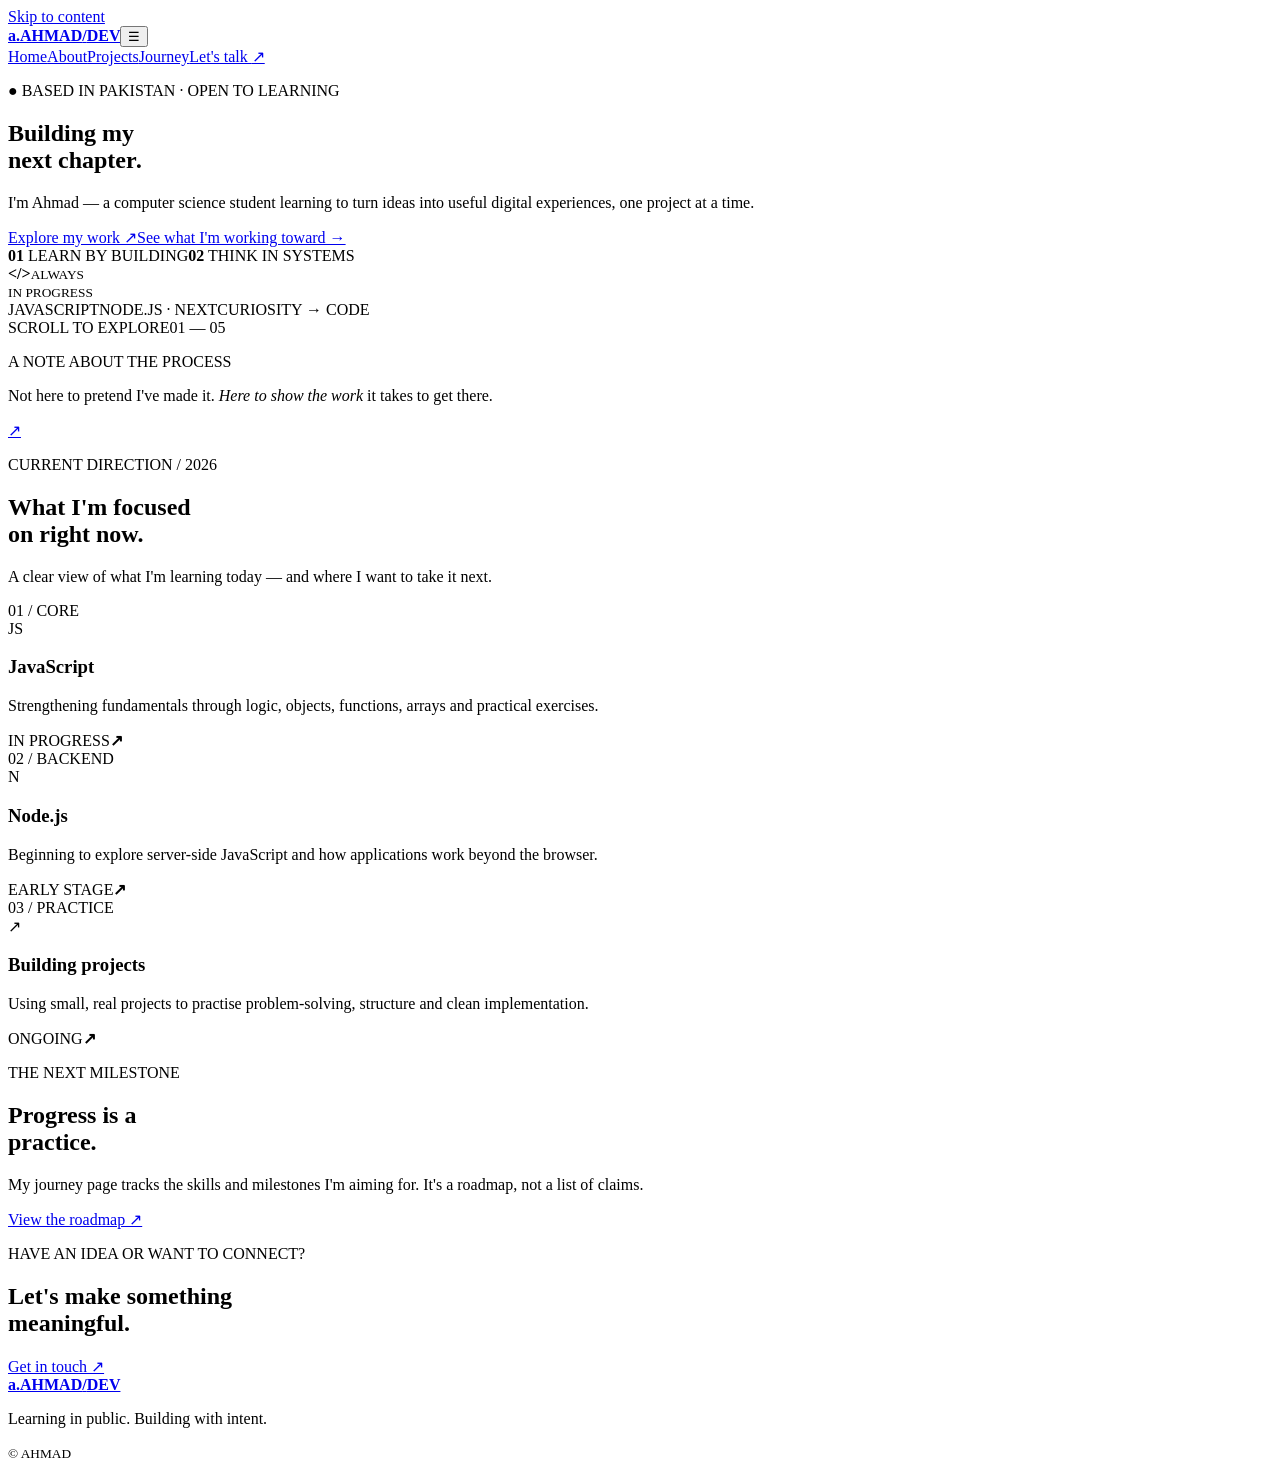
==== index.html @ 6c4ec3e0 "Deploy redesigned multi-page portfolio" ====
<!doctype html><html lang="en"><head><meta charset="utf-8"><meta name="viewport" content="width=device-width,initial-scale=1"><meta name="theme-color" content="#101713"><meta name="description" content="Ahmad is a computer science student in Pakistan learning JavaScript and backend development, building projects and sharing his progress."><meta property="og:title" content="Ahmad — Developer in Progress"><meta property="og:description" content="Ahmad is a computer science student in Pakistan learning JavaScript and backend development, building projects and sharing his progress."><meta property="og:type" content="website"><title>Ahmad — Developer in Progress</title><link rel="icon" type="image/svg+xml" href="assets/favicon.svg"><link rel="preconnect" href="https://fonts.googleapis.com"><link rel="preconnect" href="https://fonts.gstatic.com" crossorigin><link href="https://fonts.googleapis.com/css2?family=DM+Mono:wght@400;500&family=Manrope:wght@400;500;600;700;800&display=swap" rel="stylesheet"><link rel="stylesheet" href="assets/css/style.css"><script defer src="assets/js/main.js"></script></head><body><a class="skip" href="#main">Skip to content</a><div class="noise"></div><div class="progress"></div><header class="header"><a class="brand" href="index.html"><b>a.</b><strong>AHMAD<span>/</span>DEV</strong></a><button class="menu" aria-label="Open navigation" aria-expanded="false">☰</button><nav class="nav"><a href="index.html" class="active">Home</a><a href="about.html" >About</a><a href="projects.html" >Projects</a><a href="journey.html" >Journey</a><a class="cta-nav" href="contact.html" >Let's talk <span>↗</span></a></nav></header><main id="main"><section class="hero shell"><div><p class="eyebrow reveal"><span class="lime">●</span> BASED IN PAKISTAN · OPEN TO LEARNING</p><h1 class="reveal delay-1">Building my<br><span class="stroke">next chapter</span><i class="lime">.</i></h1><p class="lead reveal delay-2">I'm Ahmad — a computer science student learning to turn ideas into useful digital experiences, one project at a time.</p><div class="actions reveal delay-3"><a class="btn" href="projects.html">Explore my work ↗</a><a class="quiet-link" href="journey.html">See what I'm working toward →</a></div><div class="meta reveal delay-3"><span><b>01</b> LEARN BY BUILDING</span><span><b>02</b> THINK IN SYSTEMS</span></div></div><div class="art reveal delay-2"><div class="orbit o1"></div><div class="orbit o2"></div><div class="orbit o3"></div><div class="core"><strong>&lt;/&gt;</strong><small>ALWAYS<br>IN PROGRESS</small></div><span class="orbit-tag tag-a">JAVASCRIPT</span><span class="orbit-tag tag-b">NODE.JS · NEXT</span><span class="orbit-tag tag-c">CURIOSITY → CODE</span></div><div class="hero-bottom"><span>SCROLL TO EXPLORE</span><i></i><span>01 — 05</span></div></section><section class="band"><div class="shell band-grid"><p class="eyebrow reveal">A NOTE ABOUT THE PROCESS</p><p class="statement reveal">Not here to pretend I've made it. <em>Here to show the work</em> it takes to get there.</p><a class="circle-link reveal" href="about.html" aria-label="Read about me">↗</a></div></section><section class="section shell"><div class="section-head reveal"><div><p class="eyebrow">CURRENT DIRECTION / 2026</p><h2>What I'm focused<br>on <span class="italic">right now.</span></h2></div><p class="section-note">A clear view of what I'm learning today — and where I want to take it next.</p></div><div class="cards"><article class="card reveal"><span class="card-index">01 / CORE</span><div class="card-icon">JS</div><h3>JavaScript</h3><p>Strengthening fundamentals through logic, objects, functions, arrays and practical exercises.</p><div class="card-foot"><span>IN PROGRESS</span><b>↗</b></div></article><article class="card reveal delay-1"><span class="card-index">02 / BACKEND</span><div class="card-icon">N</div><h3>Node.js</h3><p>Beginning to explore server-side JavaScript and how applications work beyond the browser.</p><div class="card-foot"><span>EARLY STAGE</span><b>↗</b></div></article><article class="card reveal delay-2"><span class="card-index">03 / PRACTICE</span><div class="card-icon">↗</div><h3>Building projects</h3><p>Using small, real projects to practise problem-solving, structure and clean implementation.</p><div class="card-foot"><span>ONGOING</span><b>↗</b></div></article></div></section><section class="feature"><div class="shell feature-inner reveal"><div><p class="eyebrow">THE NEXT MILESTONE</p><h2>Progress is a<br><span class="italic">practice.</span></h2></div><p>My journey page tracks the skills and milestones I'm aiming for. It's a roadmap, not a list of claims.</p><a class="btn" href="journey.html">View the roadmap ↗</a><div class="glow-orb"></div></div></section><section class="section shell closing reveal"><p class="eyebrow">HAVE AN IDEA OR WANT TO CONNECT?</p><h2>Let's make something<br><span class="italic">meaningful.</span></h2><a class="btn" href="contact.html">Get in touch ↗</a></section></main><footer class="footer shell"><a class="brand" href="index.html"><b>a.</b><strong>AHMAD<span>/</span>DEV</strong></a><p>Learning in public. Building with intent.</p><small>© <span data-year></span> AHMAD</small></footer></body></html>
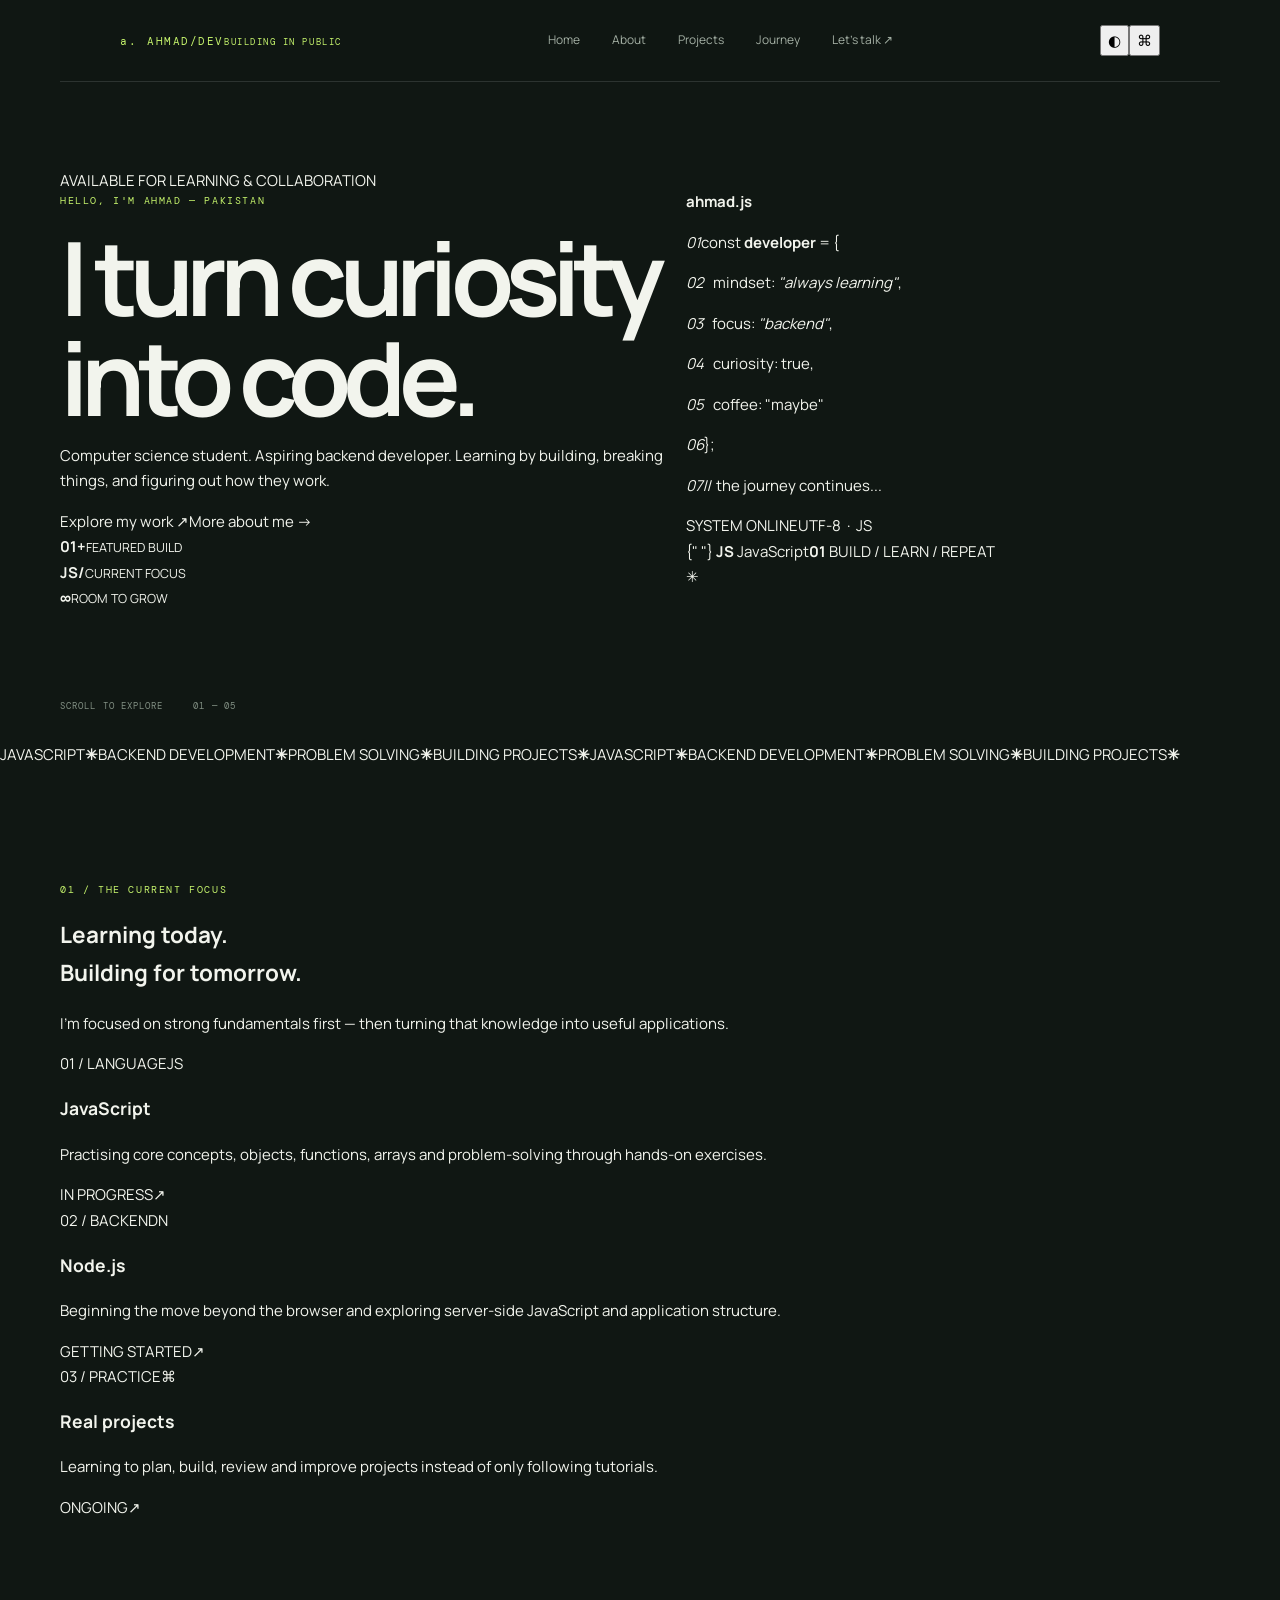
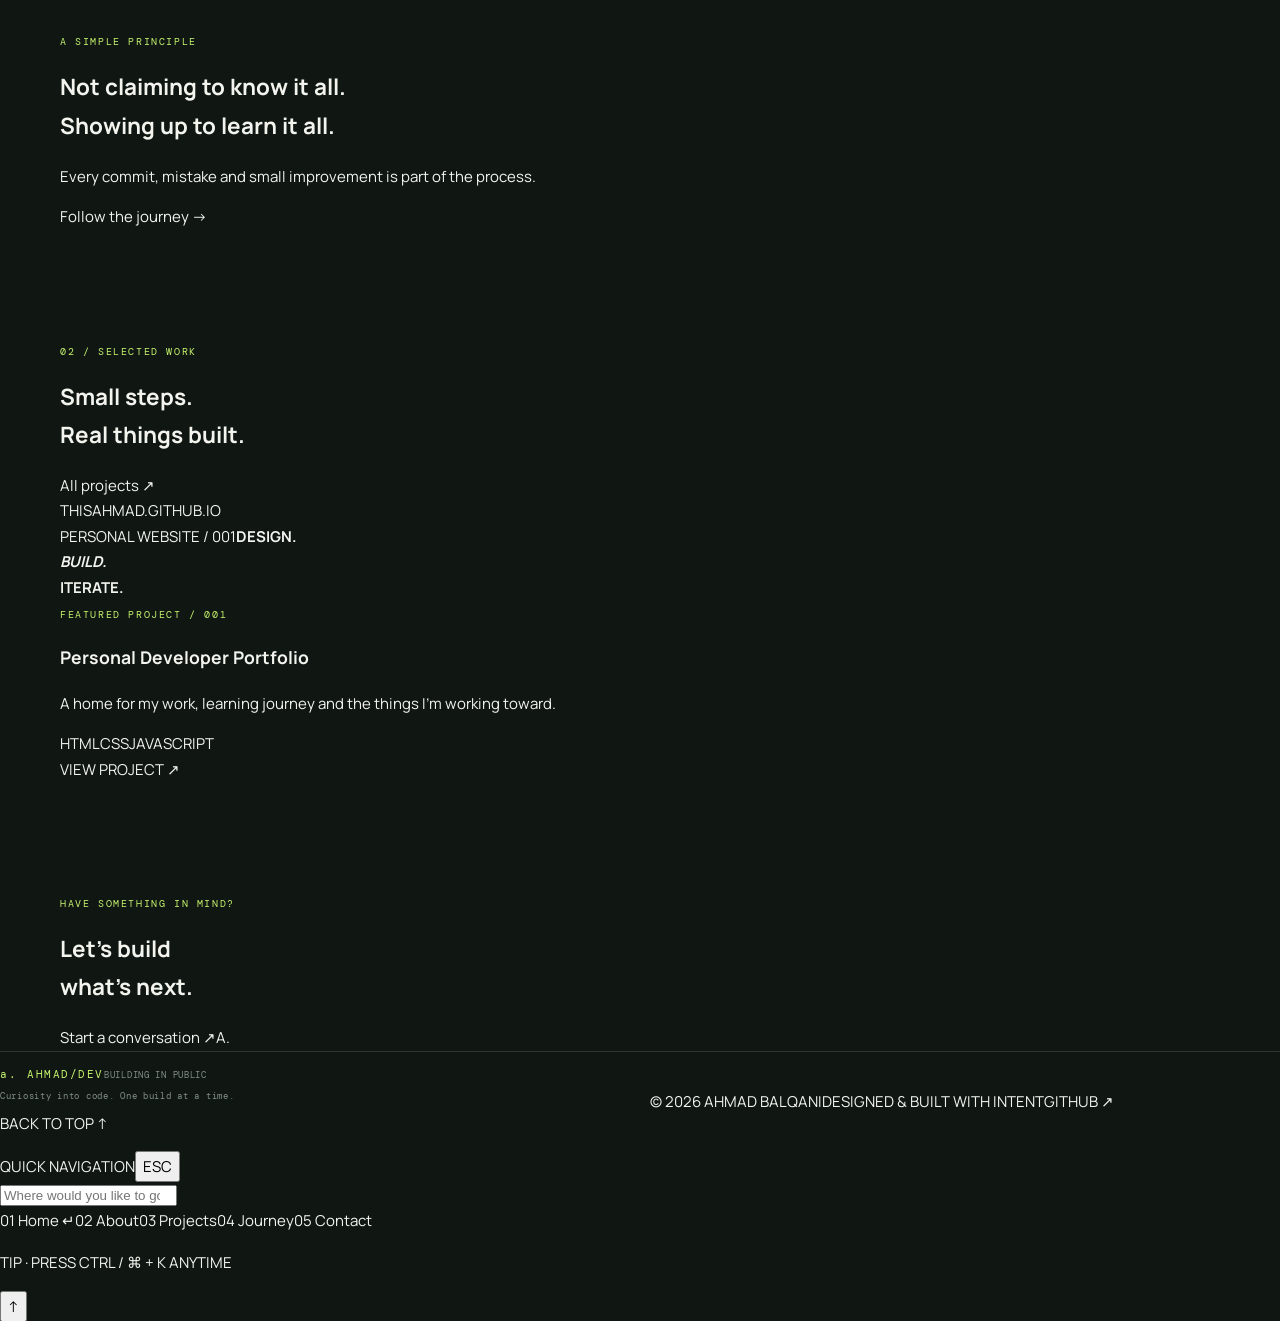
==== commit 8e198c77: "Redesign portfolio experience: new UI, navigation and interactions" ====
--- a/index.html
+++ b/index.html
@@ -1 +1,22 @@
-<!doctype html><html lang="en"><head><meta charset="utf-8"><meta name="viewport" content="width=device-width,initial-scale=1"><meta name="theme-color" content="#101713"><meta name="description" content="Ahmad is a computer science student in Pakistan learning JavaScript and backend development, building projects and sharing his progress."><meta property="og:title" content="Ahmad — Developer in Progress"><meta property="og:description" content="Ahmad is a computer science student in Pakistan learning JavaScript and backend development, building projects and sharing his progress."><meta property="og:type" content="website"><title>Ahmad — Developer in Progress</title><link rel="icon" type="image/svg+xml" href="assets/favicon.svg"><link rel="preconnect" href="https://fonts.googleapis.com"><link rel="preconnect" href="https://fonts.gstatic.com" crossorigin><link href="https://fonts.googleapis.com/css2?family=DM+Mono:wght@400;500&family=Manrope:wght@400;500;600;700;800&display=swap" rel="stylesheet"><link rel="stylesheet" href="assets/css/style.css"><script defer src="assets/js/main.js"></script></head><body><a class="skip" href="#main">Skip to content</a><div class="noise"></div><div class="progress"></div><header class="header"><a class="brand" href="index.html"><b>a.</b><strong>AHMAD<span>/</span>DEV</strong></a><button class="menu" aria-label="Open navigation" aria-expanded="false">☰</button><nav class="nav"><a href="index.html" class="active">Home</a><a href="about.html" >About</a><a href="projects.html" >Projects</a><a href="journey.html" >Journey</a><a class="cta-nav" href="contact.html" >Let's talk <span>↗</span></a></nav></header><main id="main"><section class="hero shell"><div><p class="eyebrow reveal"><span class="lime">●</span> BASED IN PAKISTAN · OPEN TO LEARNING</p><h1 class="reveal delay-1">Building my<br><span class="stroke">next chapter</span><i class="lime">.</i></h1><p class="lead reveal delay-2">I'm Ahmad — a computer science student learning to turn ideas into useful digital experiences, one project at a time.</p><div class="actions reveal delay-3"><a class="btn" href="projects.html">Explore my work ↗</a><a class="quiet-link" href="journey.html">See what I'm working toward →</a></div><div class="meta reveal delay-3"><span><b>01</b> LEARN BY BUILDING</span><span><b>02</b> THINK IN SYSTEMS</span></div></div><div class="art reveal delay-2"><div class="orbit o1"></div><div class="orbit o2"></div><div class="orbit o3"></div><div class="core"><strong>&lt;/&gt;</strong><small>ALWAYS<br>IN PROGRESS</small></div><span class="orbit-tag tag-a">JAVASCRIPT</span><span class="orbit-tag tag-b">NODE.JS · NEXT</span><span class="orbit-tag tag-c">CURIOSITY → CODE</span></div><div class="hero-bottom"><span>SCROLL TO EXPLORE</span><i></i><span>01 — 05</span></div></section><section class="band"><div class="shell band-grid"><p class="eyebrow reveal">A NOTE ABOUT THE PROCESS</p><p class="statement reveal">Not here to pretend I've made it. <em>Here to show the work</em> it takes to get there.</p><a class="circle-link reveal" href="about.html" aria-label="Read about me">↗</a></div></section><section class="section shell"><div class="section-head reveal"><div><p class="eyebrow">CURRENT DIRECTION / 2026</p><h2>What I'm focused<br>on <span class="italic">right now.</span></h2></div><p class="section-note">A clear view of what I'm learning today — and where I want to take it next.</p></div><div class="cards"><article class="card reveal"><span class="card-index">01 / CORE</span><div class="card-icon">JS</div><h3>JavaScript</h3><p>Strengthening fundamentals through logic, objects, functions, arrays and practical exercises.</p><div class="card-foot"><span>IN PROGRESS</span><b>↗</b></div></article><article class="card reveal delay-1"><span class="card-index">02 / BACKEND</span><div class="card-icon">N</div><h3>Node.js</h3><p>Beginning to explore server-side JavaScript and how applications work beyond the browser.</p><div class="card-foot"><span>EARLY STAGE</span><b>↗</b></div></article><article class="card reveal delay-2"><span class="card-index">03 / PRACTICE</span><div class="card-icon">↗</div><h3>Building projects</h3><p>Using small, real projects to practise problem-solving, structure and clean implementation.</p><div class="card-foot"><span>ONGOING</span><b>↗</b></div></article></div></section><section class="feature"><div class="shell feature-inner reveal"><div><p class="eyebrow">THE NEXT MILESTONE</p><h2>Progress is a<br><span class="italic">practice.</span></h2></div><p>My journey page tracks the skills and milestones I'm aiming for. It's a roadmap, not a list of claims.</p><a class="btn" href="journey.html">View the roadmap ↗</a><div class="glow-orb"></div></div></section><section class="section shell closing reveal"><p class="eyebrow">HAVE AN IDEA OR WANT TO CONNECT?</p><h2>Let's make something<br><span class="italic">meaningful.</span></h2><a class="btn" href="contact.html">Get in touch ↗</a></section></main><footer class="footer shell"><a class="brand" href="index.html"><b>a.</b><strong>AHMAD<span>/</span>DEV</strong></a><p>Learning in public. Building with intent.</p><small>© <span data-year></span> AHMAD</small></footer></body></html>+<!doctype html>
+<html lang="en">
+<head>
+<meta charset="utf-8"><meta name="viewport" content="width=device-width,initial-scale=1">
+<meta name="theme-color" content="#0b1110"><meta name="description" content="Ahmad is a computer science student in Pakistan learning JavaScript and backend development through practical projects.">
+<meta property="og:title" content="Home — Ahmad"><meta property="og:description" content="Ahmad is a computer science student in Pakistan learning JavaScript and backend development through practical projects."><meta property="og:type" content="website">
+<title>Home — Ahmad</title><link rel="icon" type="image/svg+xml" href="assets/favicon.svg">
+<link rel="preconnect" href="https://fonts.googleapis.com"><link rel="preconnect" href="https://fonts.gstatic.com" crossorigin>
+<link href="https://fonts.googleapis.com/css2?family=DM+Mono:wght@400;500&family=Manrope:wght@400;500;600;700;800&display=swap" rel="stylesheet">
+<link rel="stylesheet" href="assets/css/style.css"><script defer src="assets/js/main.js"></script>
+</head><body id="top"><a class="skip" href="#main">Skip to content</a><div class="scroll-progress"></div><header class="header shell"><a class="brand" href="index.html" aria-label="Ahmad home"><span class="brand-mark">a<span>.</span></span><span class="brand-name">AHMAD<span class="brand-slash">/</span>DEV<small>BUILDING IN PUBLIC</small></span></a><button class="menu" aria-label="Open navigation" aria-expanded="false"><span></span><span></span></button><nav class="nav" id="site-nav"><a href="index.html" aria-current="page">Home</a><a href="about.html" >About</a><a href="projects.html" >Projects</a><a href="journey.html" >Journey</a><a class="nav-contact" href="contact.html" >Let's talk <span>↗</span></a></nav><div class="header-tools"><button class="icon-btn theme-toggle" type="button" aria-label="Toggle color theme" title="Toggle theme">◐</button><button class="icon-btn command-open" type="button" aria-label="Open quick navigation" title="Quick navigation">⌘</button></div></header><main id="main">
+<section class="hero shell">
+ <div class="hero-copy"><div class="availability reveal"><i></i> AVAILABLE FOR LEARNING & COLLABORATION</div><p class="eyebrow reveal">HELLO, I'M AHMAD — PAKISTAN</p><h1 class="hero-title reveal">I turn curiosity<br>into <span class="gradient-text">code<span class="period">.</span></span></h1><p class="hero-lead reveal">Computer science student. Aspiring backend developer. Learning by building, breaking things, and figuring out how they work.</p><div class="hero-actions reveal"><a class="button button-primary" href="projects.html">Explore my work <span>↗</span></a><a class="text-link" href="about.html">More about me <span>→</span></a></div><div class="hero-stats reveal"><div><strong>01<span>+</span></strong><small>FEATURED BUILD</small></div><div><strong>JS<span>/</span></strong><small>CURRENT FOCUS</small></div><div><strong>∞</strong><small>ROOM TO GROW</small></div></div></div>
+ <div class="hero-visual reveal" aria-label="Abstract animated code illustration"><div class="visual-grid"></div><div class="visual-ring ring-one"></div><div class="visual-ring ring-two"></div><div class="visual-ring ring-three"></div><div class="code-window"><div class="window-bar"><span></span><span></span><span></span><b>ahmad.js</b></div><div class="code-lines"><p><i>01</i><span class="code-purple">const</span> <b>developer</b> = {</p><p><i>02</i>&nbsp;&nbsp; mindset: <em>"always learning"</em>,</p><p><i>03</i>&nbsp;&nbsp; focus: <em>"backend"</em>,</p><p><i>04</i>&nbsp;&nbsp; curiosity: <span class="code-blue">true</span>,</p><p><i>05</i>&nbsp;&nbsp; coffee: <span class="code-orange">"maybe"</span></p><p><i>06</i>};</p><p class="code-comment"><i>07</i>// the journey continues...</p></div><div class="window-status"><span><i></i> SYSTEM ONLINE</span><span>UTF-8&nbsp; · &nbsp;JS</span></div></div><span class="float-chip chip-top">{" "} <b>JS</b> JavaScript</span><span class="float-chip chip-bottom"><b>01</b> BUILD / LEARN / REPEAT</span><div class="visual-cross">✳</div></div>
+ <div class="hero-bottom"><span>SCROLL TO EXPLORE</span><span class="scroll-line"></span><span>01 — 05</span></div>
+</section>
+<section class="ticker" aria-label="Areas of interest"><div class="ticker-track"><span>JAVASCRIPT</span><b>✳</b><span>BACKEND DEVELOPMENT</span><b>✳</b><span>PROBLEM SOLVING</span><b>✳</b><span>BUILDING PROJECTS</span><b>✳</b><span>JAVASCRIPT</span><b>✳</b><span>BACKEND DEVELOPMENT</span><b>✳</b><span>PROBLEM SOLVING</span><b>✳</b><span>BUILDING PROJECTS</span><b>✳</b></div></section>
+<section class="section shell"><div class="section-heading reveal"><div><p class="eyebrow">01 / THE CURRENT FOCUS</p><h2>Learning today.<br><span class="muted-heading">Building for tomorrow.</span></h2></div><p class="section-aside">I’m focused on strong fundamentals first — then turning that knowledge into useful applications.</p></div><div class="focus-grid"><article class="focus-card reveal"><div class="focus-top"><span>01 / LANGUAGE</span><span class="focus-symbol">JS</span></div><h3>JavaScript</h3><p>Practising core concepts, objects, functions, arrays and problem-solving through hands-on exercises.</p><div class="focus-bottom"><span>IN PROGRESS</span><span>↗</span></div></article><article class="focus-card reveal"><div class="focus-top"><span>02 / BACKEND</span><span class="focus-symbol">N</span></div><h3>Node.js</h3><p>Beginning the move beyond the browser and exploring server-side JavaScript and application structure.</p><div class="focus-bottom"><span>GETTING STARTED</span><span>↗</span></div></article><article class="focus-card reveal"><div class="focus-top"><span>03 / PRACTICE</span><span class="focus-symbol">⌘</span></div><h3>Real projects</h3><p>Learning to plan, build, review and improve projects instead of only following tutorials.</p><div class="focus-bottom"><span>ONGOING</span><span>↗</span></div></article></div></section>
+<section class="manifesto"><div class="shell manifesto-inner reveal"><p class="eyebrow">A SIMPLE PRINCIPLE</p><h2>Not claiming to know it all.<br><span>Showing up to learn it all.</span></h2><p>Every commit, mistake and small improvement is part of the process.</p><a class="text-link" href="journey.html">Follow the journey <span>→</span></a><div class="manifesto-orb"></div></div></section>
+<section class="section shell"><div class="section-heading reveal"><div><p class="eyebrow">02 / SELECTED WORK</p><h2>Small steps.<br><span class="muted-heading">Real things built.</span></h2></div><a class="text-link" href="projects.html">All projects <span>↗</span></a></div><a class="featured-project reveal" href="projects.html"><div class="featured-art"><div class="featured-browser"><i></i><i></i><i></i><span>THISAHMAD.GITHUB.IO</span></div><div class="featured-content"><span>PERSONAL WEBSITE / 001</span><strong>DESIGN.<br><em>BUILD.</em><br>ITERATE.</strong><div class="featured-lines"><i></i><i></i><i></i></div></div><span class="featured-orbit"></span></div><div class="featured-info"><span class="eyebrow">FEATURED PROJECT / 001</span><h3>Personal Developer Portfolio</h3><p>A home for my work, learning journey and the things I’m working toward.</p><div class="tag-row"><span>HTML</span><span>CSS</span><span>JAVASCRIPT</span></div><span class="project-arrow">VIEW PROJECT ↗</span></div></a></section>
+<section class="closing-section"><div class="shell closing-inner reveal"><p class="eyebrow">HAVE SOMETHING IN MIND?</p><h2>Let's build<br><span>what's next.</span></h2><a class="button button-primary" href="contact.html">Start a conversation <span>↗</span></a><span class="closing-decoration">A.</span></div></section></main><footer class="footer"><div class="shell footer-top"><a class="brand footer-brand" href="index.html"><span class="brand-mark">a<span>.</span></span><span class="brand-name">AHMAD<span class="brand-slash">/</span>DEV<small>BUILDING IN PUBLIC</small></span></a><p>Curiosity into code. One build at a time.</p><a class="back-top" href="#top">BACK TO TOP ↑</a></div><div class="shell footer-bottom"><span>© <span data-year></span> AHMAD BALQANI</span><span>DESIGNED & BUILT WITH INTENT</span><a href="https://github.com/thisahmad" target="_blank" rel="noreferrer">GITHUB ↗</a></div></footer>
+<div class="command-overlay" aria-hidden="true"><div class="command-box" role="dialog" aria-modal="true" aria-label="Quick navigation"><div class="command-head"><span>QUICK NAVIGATION</span><button class="command-close" aria-label="Close">ESC</button></div><input class="command-input" type="search" placeholder="Where would you like to go?" aria-label="Search pages"><div class="command-results"><a href="index.html"><span>01</span> Home <kbd>↵</kbd></a><a href="about.html"><span>02</span> About</a><a href="projects.html"><span>03</span> Projects</a><a href="journey.html"><span>04</span> Journey</a><a href="contact.html"><span>05</span> Contact</a></div><p>TIP · PRESS CTRL / ⌘ + K ANYTIME</p></div></div><div class="toast" role="status" aria-live="polite"></div><button class="back-to-top" aria-label="Back to top">↑</button></body></html>
--- a/assets/css/style.css
+++ b/assets/css/style.css
@@ -0,0 +1,31 @@
+:root{--bg:#101713;--panel:#18231c;--ink:#f2f4ed;--muted:#a4b0a4;--line:#ffffff20;--lime:#c5f36c;--mono:"DM Mono",monospace;--sans:"Manrope",sans-serif;--serif:Georgia,serif}*{box-sizing:border-box}html{scroll-behavior:smooth;scroll-padding-top:90px}body{margin:0;background:var(--bg);color:var(--ink);font:15px/1.7 var(--sans);overflow-x:hidden}a{color:inherit;text-decoration:none}button{font:inherit}.noise{position:fixed;inset:0;z-index:20;pointer-events:none;opacity:.035;background-image:url("data:image/svg+xml,%3Csvg viewBox='0 0 180 180' xmlns='http://www.w3.org/2000/svg'%3E%3Cfilter id='n'%3E%3CfeTurbulence type='fractalNoise' baseFrequency='.9' numOctaves='3' stitchTiles='stitch'/%3E%3C/filter%3E%3Crect width='100%25' height='100%25' filter='url(%23n)' opacity='.5'/%3E%3C/svg%3E")}.shell{width:min(1160px,calc(100% - 48px));margin:auto}.progress{height:2px;background:var(--lime);position:fixed;top:0;left:0;width:0;z-index:100;box-shadow:0 0 12px var(--lime)}.skip{position:fixed;top:8px;left:8px;z-index:120;background:var(--lime);color:#111;padding:9px 14px;transform:translateY(-150%)}.skip:focus{transform:none}.header{height:82px;padding:0 max(24px,calc((100vw - 1160px)/2));display:flex;align-items:center;justify-content:space-between;border-bottom:1px solid var(--line);position:sticky;top:0;z-index:40;background:#101713dd;backdrop-filter:blur(18px)}.brand{display:flex;align-items:center;gap:10px;font:11px var(--mono);letter-spacing:.14em}.brand b{width:34px;height:34px;border-radius:50%;background:var(--lime);color:#172017;display:grid;place-items:center;font:800 19px var(--sans);letter-spacing:-.1em}.brand span{color:var(--lime)}.nav{display:flex;align-items:center;gap:32px}.nav a{font-size:12px;color:var(--muted);transition:.25s}.nav a:hover,.nav a.active{color:var(--ink)}.nav .cta-nav{padding:10px 15px;border:1px solid var(--line);color:var(--ink)}.nav .cta-nav span{color:var(--lime);padding-left:12px}.menu{display:none;background:none;border:0;color:var(--ink);font-size:23px}.eyebrow{font:10px var(--mono);letter-spacing:.16em;color:var(--lime);margin:0 0 20px}.hero{min-height:660px;display:grid;grid-template-columns:1.08fr .92fr;align-items:center;position:relative;padding:55px 0 100px}.hero h1,.page-hero h1{font-size:clamp(58px,8vw,106px);line-height:.98;letter-spacing:-.075em;margin:0;font-weight:700}.stroke{color:transparent;-webkit-text-stroke:1px #f2f4edbb}.lime{color:var(--lime)}.lead{max-width:510px;color:var(--muted);font-size:15px;line-height:1.9;margin:28px 0}.actions{display:flex;gap:24px;align-items:center;flex-wrap:wrap}.btn{display:inline-flex;gap:24px;align-items:center;padding:14px 18px;background:var(--lime);color:#142016;font-size:12px;font-weight:800;transition:transform .25s,background .25s}.btn:hover{transform:translateY(-4px);background:#d9ff91}.quiet-link{font-size:11px;color:var(--muted)}.quiet-link span{color:var(--lime);padding-left:8px}.meta{display:flex;gap:28px;margin-top:55px;color:#879487;font:9px var(--mono);letter-spacing:.1em}.meta b{color:var(--lime);font-weight:400}.art{height:450px;position:relative;display:grid;place-items:center}.orbit{position:absolute;border:1px solid #c5f36c35;border-radius:50%;animation:spin 24s linear infinite}.o1{width:390px;height:210px;transform:rotate(-30deg)}.o2{width:330px;height:420px;border-color:#ffffff25;animation-direction:reverse;animation-duration:31s}.o3{width:420px;height:420px;border-style:dashed;animation-duration:55s}.core{width:180px;height:180px;border-radius:50%;background:radial-gradient(circle at 35% 25%,#40593b,#18251b 70%);border:1px solid #c5f36c88;box-shadow:0 0 75px #c5f36c18,inset 0 0 45px #c5f36c16;display:grid;place-content:center;text-align:center;animation:float 5s ease-in-out infinite}.core strong{font:42px var(--mono);color:var(--lime)}.core small{font:8px/1.5 var(--mono);letter-spacing:.14em;color:#b8c5b4}.orbit-tag{position:absolute;padding:7px 10px;background:#17231a;border:1px solid var(--line);font:9px var(--mono);letter-spacing:.1em;color:var(--lime)}.tag-a{top:30px;left:12%}.tag-b{right:0;top:48%}.tag-c{bottom:32px;left:12%}.hero-bottom{position:absolute;bottom:30px;left:0;right:0;display:flex;gap:15px;align-items:center;color:#829084;font:9px var(--mono);letter-spacing:.12em}.hero-bottom i{height:1px;width:75px;background:var(--lime);animation:line 2s infinite}.band{background:var(--lime);color:#172018;padding:70px 0}.band-grid{display:grid;grid-template-columns:1fr 2.4fr auto;gap:28px;align-items:center}.band .eyebrow{color:#4f6831;margin:0}.statement{font-size:clamp(25px,3vw,42px);font-weight:800;line-height:1.25;letter-spacing:-.05em;margin:0}.statement em{font:italic 400 1em var(--serif)}.circle-link{width:52px;height:52px;border:1px solid #17201866;border-radius:50%;display:grid;place-items:center;font-size:23px;transition:.3s}.circle-link:hover{background:#172018;color:var(--lime);transform:rotate(45deg)}.section{padding:115px 0}.section-head{display:flex;justify-content:space-between;align-items:end;margin-bottom:48px}.section-head h2,.side-title h2,.contact-side h2{font-size:clamp(39px,5vw,64px);line-height:1.06;letter-spacing:-.065em;margin:0}.italic{font:italic 400 1em var(--serif);letter-spacing:-.04em}.section-note{max-width:290px;color:var(--muted);font-size:12px}.cards{display:grid;grid-template-columns:repeat(3,1fr);gap:14px}.card{background:var(--panel);padding:28px;min-height:295px;border:1px solid transparent;position:relative;transition:.35s}.card:hover{transform:translateY(-8px);border-color:#c5f36c55}.card-index{font:9px var(--mono);color:#8a988b;letter-spacing:.1em}.card-icon{width:45px;height:45px;display:grid;place-items:center;margin:32px 0 18px;background:#c5f36c15;border:1px solid #c5f36c44;color:var(--lime);font:15px var(--mono)}.card h3{margin:0 0 8px;font-size:20px;letter-spacing:-.04em}.card p{font-size:12px;color:var(--muted);line-height:1.8}.card-foot{position:absolute;bottom:22px;left:28px;right:28px;border-top:1px solid var(--line);padding-top:13px;display:flex;justify-content:space-between;font:9px var(--mono);color:#879487}.card-foot b{color:var(--lime);font-weight:400}.feature{background:#26362a;overflow:hidden;position:relative}.feature-inner{min-height:350px;display:grid;grid-template-columns:1fr 1fr auto;gap:40px;align-items:center;position:relative}.feature h2{font-size:clamp(42px,5vw,64px);line-height:1.04;letter-spacing:-.06em;margin:0}.feature p{color:#bdc7b8;font-size:13px;max-width:300px;z-index:1}.feature .btn{background:#f2f4ed;white-space:nowrap;z-index:1}.glow-orb{position:absolute;width:350px;height:350px;right:5%;border:1px solid #c5f36c25;border-radius:50%;box-shadow:inset 0 0 90px #c5f36c0c,0 0 80px #c5f36c0c;animation:float 7s infinite}.glow-orb:before,.glow-orb:after{content:"";position:absolute;inset:30px;border:1px dashed #c5f36c33;border-radius:50%}.glow-orb:after{inset:75px;transform:rotate(40deg)}.closing{text-align:center}.closing h2{font-size:clamp(42px,6vw,74px);line-height:1.04;letter-spacing:-.07em;margin:0 0 32px}.footer{min-height:100px;border-top:1px solid var(--line);display:flex;align-items:center;justify-content:space-between;gap:20px}.footer p,.footer small{font:9px var(--mono);letter-spacing:.08em;color:#829084}.page-hero{min-height:490px;padding:95px 0 85px;border-bottom:1px solid var(--line);position:relative}.page-hero h1{font-size:clamp(55px,8vw,94px)}.page-hero .lead{max-width:560px}.page-index{position:absolute;right:0;bottom:30px;font:9px var(--mono);letter-spacing:.14em;color:#839084}.two-col{display:grid;grid-template-columns:.8fr 1.2fr;gap:90px}.side-title{position:sticky;top:125px;align-self:start}.rule{height:80px;width:1px;background:var(--lime);margin-top:35px}.prose{border-top:1px solid var(--line)}.prose article{padding:32px 0;border-bottom:1px solid var(--line);display:grid;grid-template-columns:45px 1fr;gap:18px}.num{color:var(--lime);font:10px var(--mono)}.prose h3{margin:0 0 8px;font-size:21px}.prose p{margin:0;color:var(--muted);font-size:13px;max-width:550px}.quote{background:var(--panel);padding:90px 0}.quote blockquote{font-size:clamp(30px,5vw,56px);line-height:1.2;letter-spacing:-.06em;max-width:850px;margin:0;font-weight:700}.quote-line{height:2px;width:75px;background:var(--lime);margin-top:30px}.skills{display:grid;grid-template-columns:1fr 1fr;gap:30px 55px}.skill{display:grid;grid-template-columns:1fr auto;gap:10px;font-size:13px}.skill small{font:9px var(--mono);color:var(--muted)}.track{grid-column:span 2;height:3px;background:#2c392f}.track i{display:block;height:100%;width:var(--w);background:var(--lime);transform-origin:left;animation:grow 1.4s both}.fine{font:10px var(--mono);color:#839084;margin-top:24px}.project{display:grid;grid-template-columns:1.1fr .9fr;gap:65px;align-items:center}.mock{height:380px;background:#1a291f;border:1px solid #c5f36c44;position:relative;padding:15px;overflow:hidden}.browser{height:25px;border-bottom:1px solid var(--line);font:8px var(--mono);color:#849286}.browser i{display:inline-block;width:5px;height:5px;border-radius:50%;background:#758577;margin-right:5px}.mock-screen{position:absolute;inset:60px 35px 40px;background:#101713;padding:30px}.mock-screen b{font-size:clamp(28px,4vw,48px);line-height:.95;letter-spacing:-.07em}.mock-screen em{color:var(--lime);font:italic 400 1em var(--serif)}.mock-bars{display:flex;gap:8px;margin-top:35px}.mock-bars i{height:45px;flex:1;background:#26392a;border:1px solid #405b3b}.mock-glow{position:absolute;width:170px;height:170px;right:-35px;bottom:-55px;border-radius:50%;background:#c5f36c44;filter:blur(60px);animation:float 6s infinite}.mock-label{position:absolute;bottom:14px;left:18px;font:8px var(--mono);color:#91a092;letter-spacing:.12em}.project h2{font-size:clamp(38px,4.5vw,58px);line-height:1.05;letter-spacing:-.06em;margin:0 0 18px}.project p:not(.eyebrow){font-size:13px;color:var(--muted)}.tags{display:flex;gap:7px;flex-wrap:wrap;margin:24px 0}.tags span,.milestone-tags span{font:9px var(--mono);padding:7px 9px;border:1px solid var(--line);color:#c1cbbd}.project-link{border-top:1px solid var(--line);padding-top:16px;margin-top:25px;font:9px var(--mono);color:var(--lime)}.reserved{margin-top:80px;border:1px dashed #c5f36c55;padding:26px;display:flex;gap:22px;align-items:center}.plus{width:48px;height:48px;border:1px solid #c5f36c55;border-radius:50%;display:grid;place-items:center;color:var(--lime);font-size:24px}.reserved h3{margin:0;font-size:18px}.reserved p{margin:4px 0 0;color:var(--muted);font-size:12px}.roadmap-head{display:flex;justify-content:space-between;align-items:end;margin-bottom:55px}.roadmap-head h2{font-size:clamp(38px,5vw,60px);line-height:1.05;letter-spacing:-.06em;margin:0}.status{font:9px var(--mono);letter-spacing:.1em;color:var(--lime);border:1px solid #c5f36c55;padding:9px 12px}.timeline{max-width:850px;margin-left:8%}.milestone{display:grid;grid-template-columns:60px 1fr;gap:18px}.marker{display:flex;flex-direction:column;align-items:center}.marker b{width:40px;height:40px;border-radius:50%;display:grid;place-items:center;background:#17231a;border:1px solid #c5f36c66;color:var(--lime);font:11px var(--mono);z-index:1}.marker i{width:1px;flex:1;min-height:170px;background:linear-gradient(var(--lime),#c5f36c10)}.milestone-card{background:var(--panel);padding:26px 30px;margin-bottom:18px;transition:.3s}.milestone-card:hover{transform:translateX(6px);box-shadow:0 10px 35px #0003}.milestone-top{display:flex;justify-content:space-between;gap:10px;font:9px var(--mono);color:#8d998d;letter-spacing:.1em}.pill{padding:5px 8px;background:#c5f36c18;color:var(--lime)}.planned{border:1px solid var(--line);padding:5px 8px}.milestone-card h3{font-size:22px;margin:16px 0 7px}.milestone-card p{font-size:12px;color:var(--muted);margin:0}.milestone-tags{display:flex;gap:7px;flex-wrap:wrap;margin-top:18px}.goal{background:var(--lime);color:#172018;padding:75px 0}.goal-inner{display:flex;gap:30px;align-items:flex-start}.goal-star{font-size:32px;animation:spin 18s linear infinite}.goal .eyebrow{color:#4e6731}.goal h2{font-size:clamp(34px,4.5vw,54px);line-height:1.1;letter-spacing:-.06em;margin:0 0 16px}.goal p:last-child{max-width:560px;font-size:13px;color:#43523c}.contact-grid{display:grid;grid-template-columns:.7fr 1.3fr;gap:90px}.contact-side p:last-child{color:var(--muted);font-size:12px;max-width:260px;margin-top:22px}.contact-list{border-top:1px solid var(--line)}.contact-row{display:flex;align-items:center;gap:18px;padding:23px 5px;border-bottom:1px solid var(--line);transition:.3s}.contact-row:hover{padding-left:15px;background:#c5f36c08}.contact-icon{width:44px;height:44px;border:1px solid var(--line);display:grid;place-items:center;color:var(--lime);flex-shrink:0}.contact-icon svg{width:19px;height:19px;fill:none;stroke:currentColor;stroke-width:1.5;stroke-linecap:round;stroke-linejoin:round}.contact-row span:nth-child(2){display:flex;flex-direction:column;gap:3px}.contact-row small{font:9px var(--mono);letter-spacing:.14em;color:#8a978b}.contact-row b{font-size:14px}.contact-row>i{margin-left:auto;font-style:normal;color:var(--lime);font-size:20px}.reveal{opacity:0;transform:translateY(23px);transition:opacity .8s,transform .8s cubic-bezier(.2,.7,.2,1)}.reveal.visible{opacity:1;transform:none}.delay-1{transition-delay:.12s}.delay-2{transition-delay:.22s}.delay-3{transition-delay:.32s}:focus-visible{outline:2px solid var(--lime);outline-offset:4px}::selection{background:var(--lime);color:#142016}@keyframes spin{to{rotate:360deg}}@keyframes float{0%,100%{translate:0 0}50%{translate:0 -13px}}@keyframes line{0%,100%{transform:scaleX(.5);opacity:.5}50%{transform:scaleX(1);opacity:1}}@keyframes grow{from{transform:scaleX(0)}to{transform:scaleX(1)}}@media(max-width:900px){.hero{grid-template-columns:1fr}.art{height:380px}.band-grid{grid-template-columns:1fr auto}.band .eyebrow{grid-column:span 2}.cards{grid-template-columns:1fr 1fr}.feature-inner{grid-template-columns:1fr 1fr;padding:55px 0}.feature .btn{grid-column:2}.two-col,.contact-grid{gap:45px}.project{gap:35px}}@media(max-width:650px){.shell{width:calc(100% - 38px)}.header{height:70px;padding:0 19px}.menu{display:block}.nav{display:none;position:absolute;top:69px;left:0;right:0;background:#131c16;padding:22px 20px 28px;flex-direction:column;align-items:stretch;gap:0;border-bottom:1px solid var(--line)}.nav.open{display:flex}.nav a{padding:13px 0;border-bottom:1px solid var(--line)}.nav .cta-nav{border:0}.hero{padding-top:70px;min-height:auto}.hero h1,.page-hero h1{font-size:clamp(51px,14vw,75px)}.art{height:320px;transform:scale(.85);margin:-5px -25px 0}.o1{width:300px}.o2{width:260px;height:330px}.o3{width:320px;height:320px}.core{width:145px;height:145px}.tag-b{right:-5px}.meta{gap:15px;flex-wrap:wrap;margin-top:40px}.band{padding:48px 0}.band-grid{grid-template-columns:1fr auto;gap:16px}.statement{font-size:27px}.circle-link{width:43px;height:43px}.section{padding:78px 0}.section-head{display:block;margin-bottom:35px}.section-note{margin-top:18px}.cards{grid-template-columns:1fr}.card{min-height:270px}.feature-inner{display:block;padding:60px 0}.feature p{margin:24px 0}.glow-orb{width:240px;height:240px;right:-100px}.footer{padding:25px 0;flex-wrap:wrap}.footer p{order:3;width:100%;margin:0}.page-hero{min-height:430px;padding:72px 0 75px}.page-hero .lead{font-size:13px}.two-col,.contact-grid,.project{grid-template-columns:1fr;gap:45px}.side-title{position:static}.rule{height:50px;margin-top:25px}.prose article{grid-template-columns:32px 1fr;gap:12px;padding:25px 0}.quote{padding:65px 0}.skills{grid-template-columns:1fr;gap:25px}.mock{height:300px}.reserved{align-items:flex-start;padding:20px;gap:14px}.roadmap-head{display:block}.status{display:inline-block;margin-top:20px}.timeline{margin:0}.milestone{grid-template-columns:42px 1fr;gap:12px}.marker b{width:35px;height:35px}.marker i{min-height:205px}.milestone-card{padding:19px;margin-bottom:14px}.milestone-card h3{font-size:19px}.milestone-top{flex-wrap:wrap}.goal{padding:60px 0}.goal-inner{gap:18px}.goal-star{font-size:24px}.contact-row{gap:12px}.contact-row b{font-size:12px}}@media(prefers-reduced-motion:reduce){*,*::before,*::after{scroll-behavior:auto!important;animation-duration:.01ms!important;animation-iteration-count:1!important;transition-duration:.01ms!important}.reveal{opacity:1;transform:none}}
+
+
+
+/* Animation-only enhancement: preserve the original layout, colors and card design. */
+:root{--motion-ease:cubic-bezier(.2,.8,.2,1)}
+.card{transform-style:preserve-3d;will-change:transform;transition:transform .45s var(--motion-ease),border-color .35s,box-shadow .45s}
+.card:before{content:"";position:absolute;inset:0;pointer-events:none;opacity:0;background:radial-gradient(260px circle at var(--spot-x,50%) var(--spot-y,50%),#c5f36c18,transparent 70%);transition:opacity .35s;z-index:0}
+.card:after{content:"";position:absolute;top:-80%;left:-90%;width:45%;height:260%;pointer-events:none;transform:rotate(25deg);background:linear-gradient(90deg,transparent,#ffffff18,transparent);transition:left .75s var(--motion-ease)}
+.card:hover:before{opacity:1}
+.card:hover:after{left:145%}
+.card:hover{transform:perspective(900px) translateY(-8px) rotateX(var(--card-rx,0deg)) rotateY(var(--card-ry,0deg));box-shadow:0 18px 38px #0004,0 0 0 1px #c5f36c12}
+.card>*{position:relative;z-index:1}
+.card-icon{transition:transform .45s var(--motion-ease),box-shadow .45s}
+.card:hover .card-icon{transform:translateY(-5px) rotate(-8deg) scale(1.08);box-shadow:0 9px 24px #c5f36c20}
+.card-foot b{display:inline-block;transition:transform .35s var(--motion-ease)}
+.card:hover .card-foot b{transform:translateX(5px) rotate(45deg)}
+.btn{overflow:hidden;position:relative;transition:transform .3s var(--motion-ease),box-shadow .3s,background .25s}
+.btn:after{content:"";position:absolute;inset:-20% auto -20% -70%;width:45%;transform:skewX(-20deg);background:linear-gradient(90deg,transparent,#ffffff70,transparent);transition:left .65s var(--motion-ease);pointer-events:none}
+.btn:hover:after{left:130%}
+.orbit-tag{animation:tag-float 5s ease-in-out infinite}
+.tag-b{animation-delay:-1.7s}.tag-c{animation-delay:-3.2s}
+.contact-icon{transition:transform .4s var(--motion-ease),border-color .3s,background .3s}
+.contact-row:hover .contact-icon{transform:rotate(-8deg) scale(1.08);border-color:#c5f36c77;background:#c5f36c12}
+.milestone-card{transition:transform .4s var(--motion-ease),box-shadow .4s,border-color .4s}
+.milestone-card:hover{transform:translateX(7px);box-shadow:0 14px 34px #0003}
+.mock{transition:transform .5s var(--motion-ease),box-shadow .5s}
+.mock:hover{transform:perspective(1000px) rotateY(-3deg) rotateX(2deg) translateY(-5px);box-shadow:14px 20px 45px #0004}
+@keyframes tag-float{0%,100%{translate:0 0}50%{translate:0 -7px}}
+@media(hover:none){.card:hover{transform:translateY(-3px);box-shadow:none}.card:hover:after{left:-90%}}
+@media(prefers-reduced-motion:reduce){.card,.card:before,.card:after,.card-icon,.btn,.btn:after,.contact-icon,.milestone-card,.mock,.orbit-tag{transition:none!important;animation:none!important}}
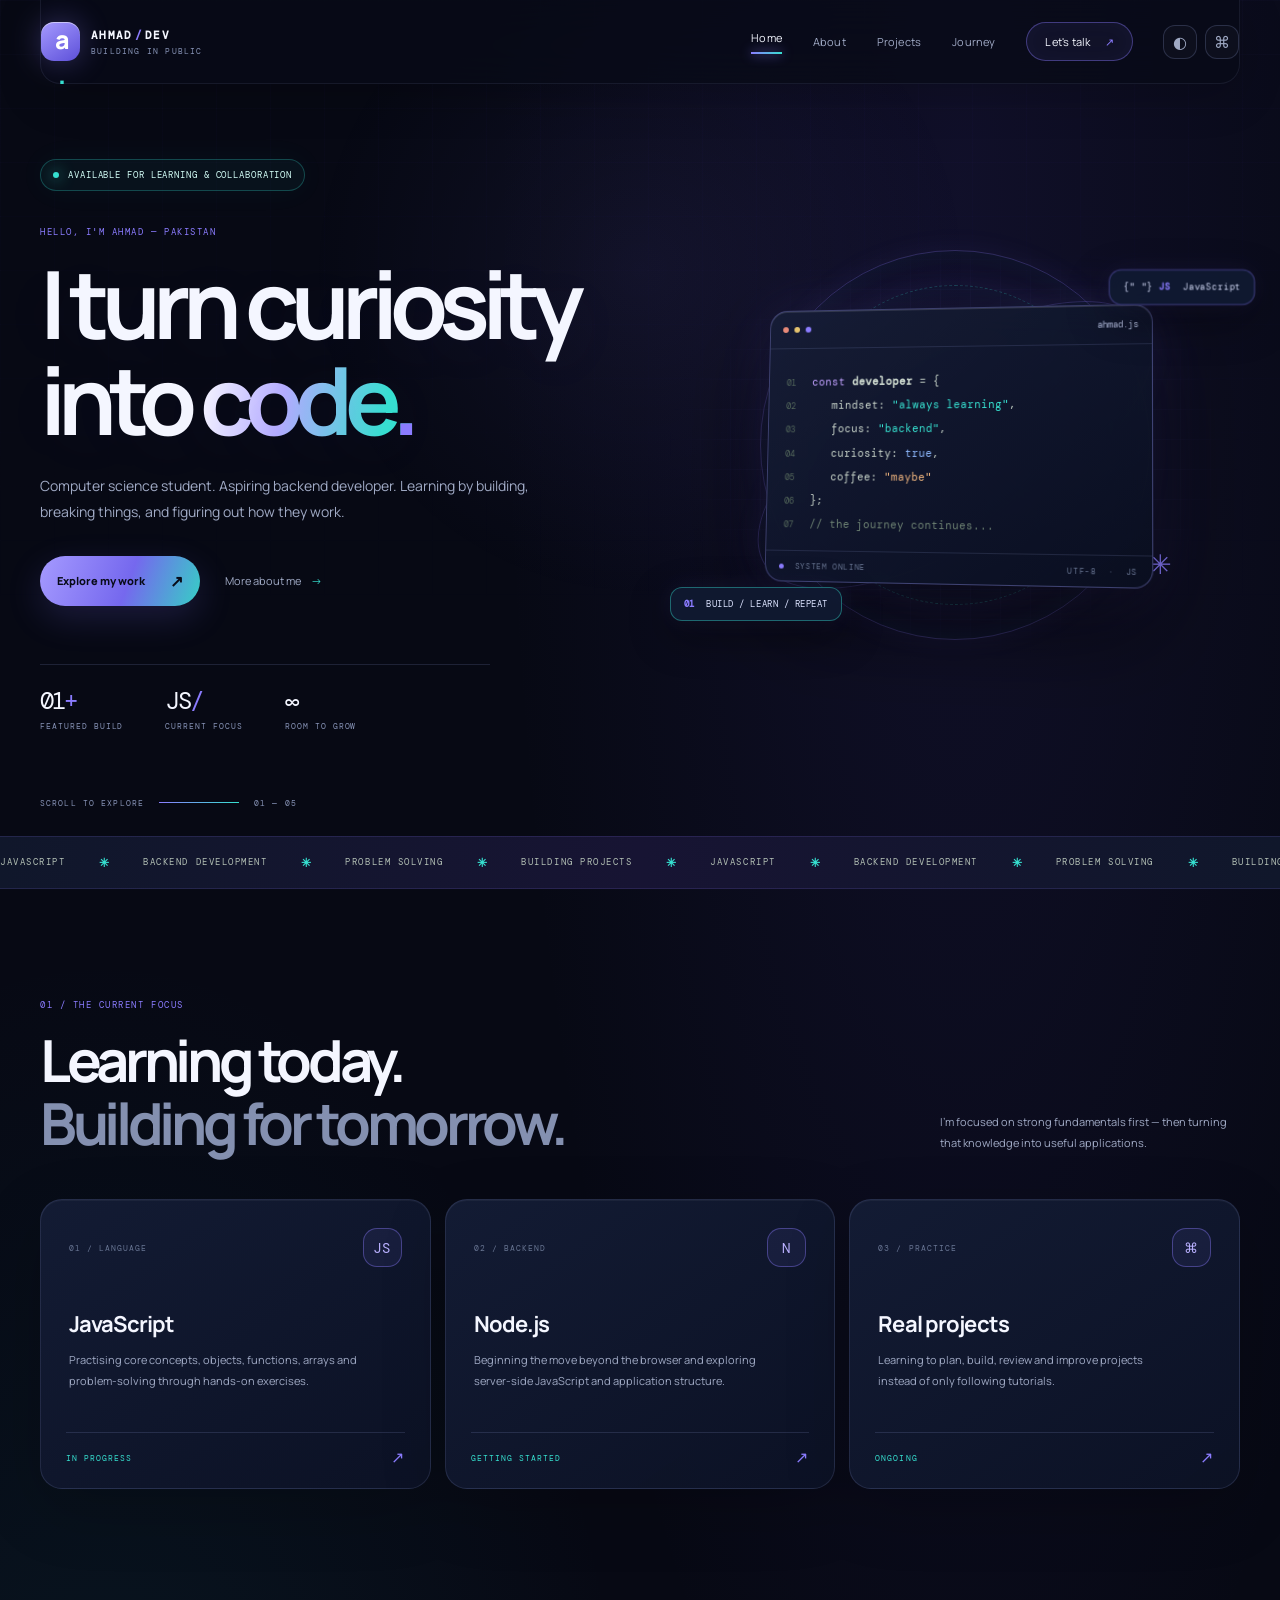
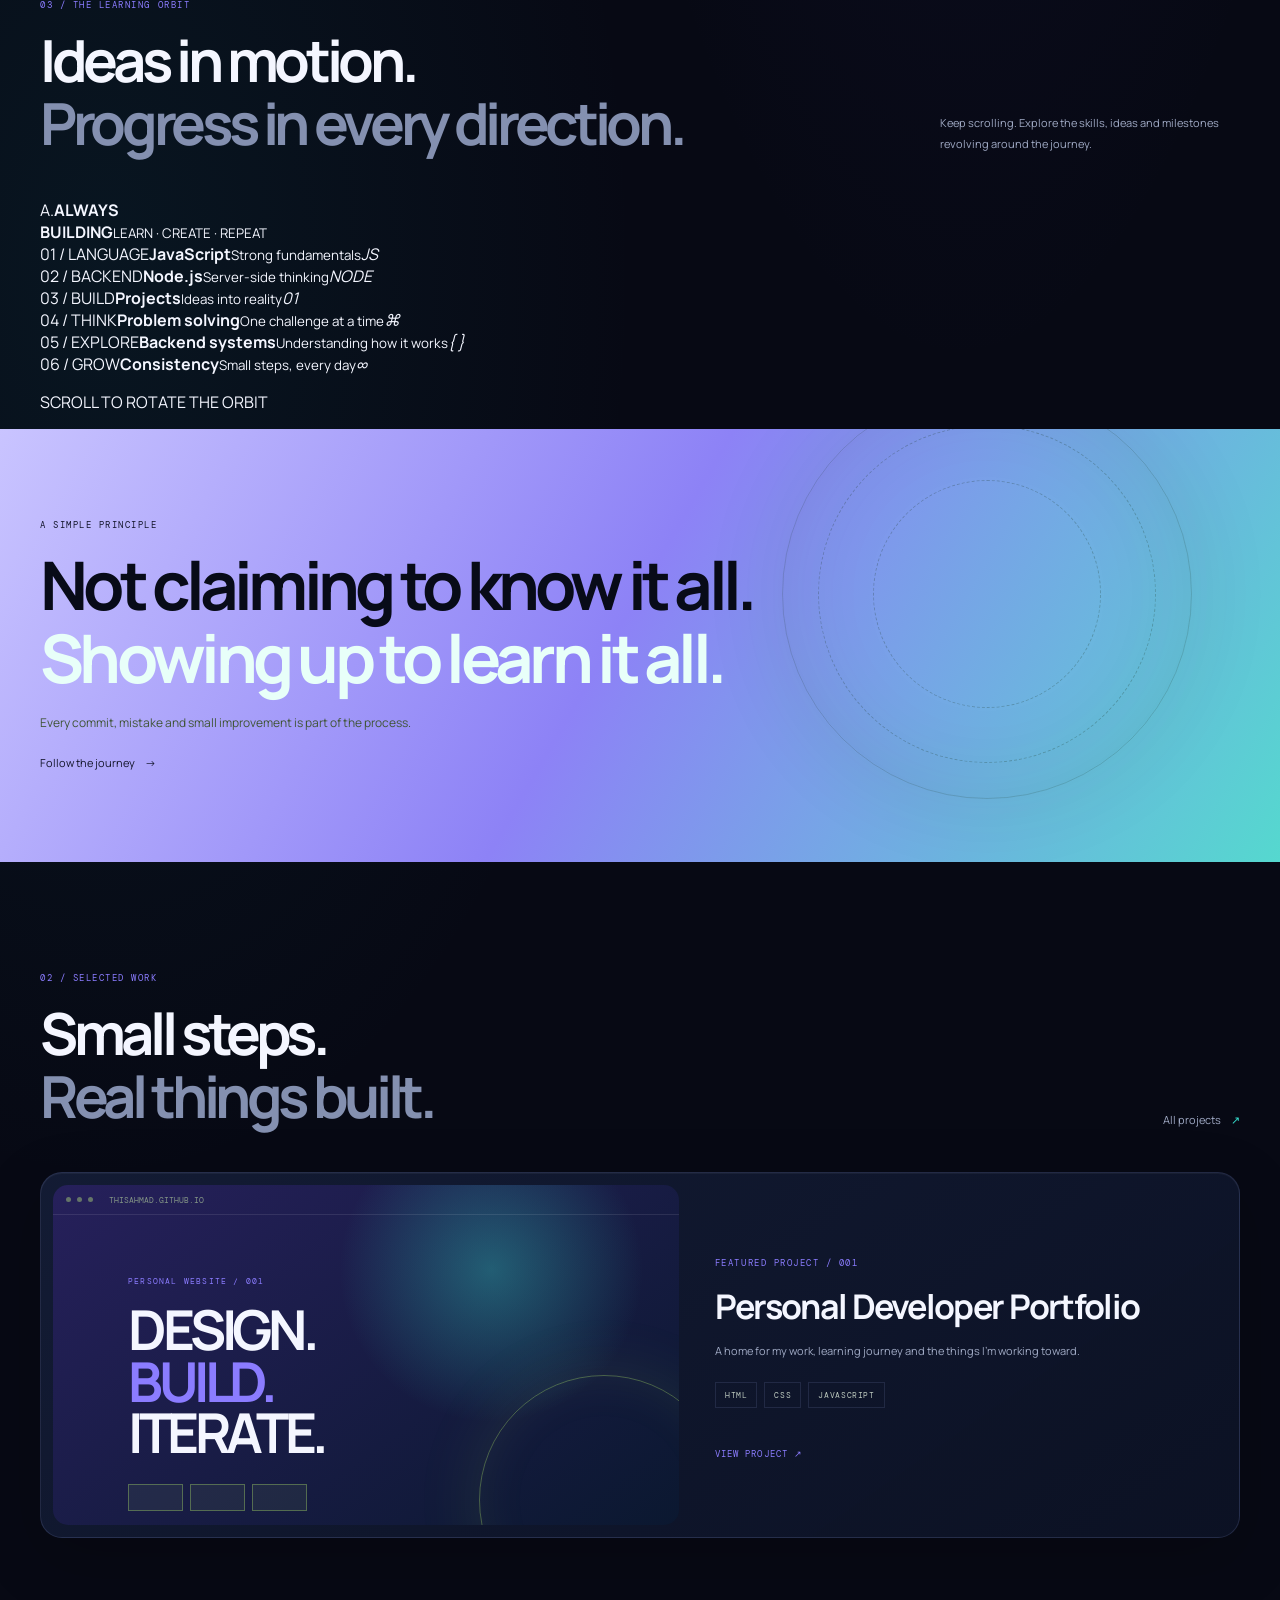
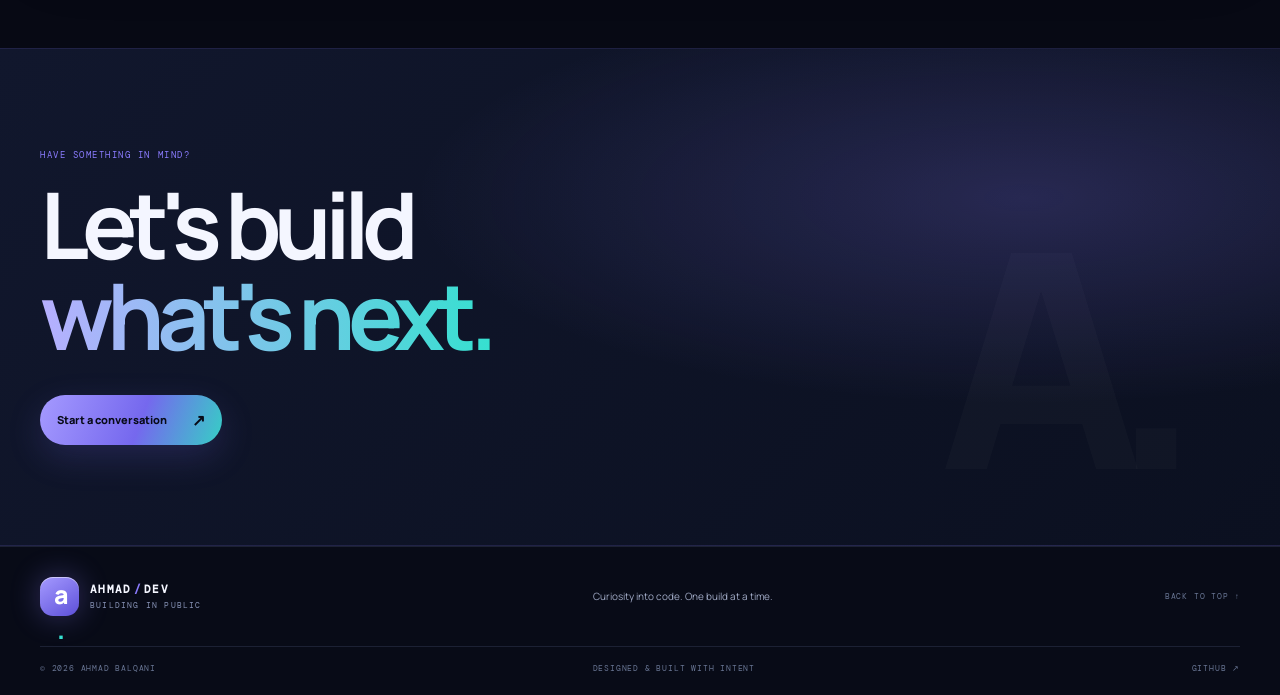
==== commit 9de6f551: "Add circular learning orbit section" ====
--- a/index.html
+++ b/index.html
@@ -16,6 +16,21 @@
 </section>
 <section class="ticker" aria-label="Areas of interest"><div class="ticker-track"><span>JAVASCRIPT</span><b>✳</b><span>BACKEND DEVELOPMENT</span><b>✳</b><span>PROBLEM SOLVING</span><b>✳</b><span>BUILDING PROJECTS</span><b>✳</b><span>JAVASCRIPT</span><b>✳</b><span>BACKEND DEVELOPMENT</span><b>✳</b><span>PROBLEM SOLVING</span><b>✳</b><span>BUILDING PROJECTS</span><b>✳</b></div></section>
 <section class="section shell"><div class="section-heading reveal"><div><p class="eyebrow">01 / THE CURRENT FOCUS</p><h2>Learning today.<br><span class="muted-heading">Building for tomorrow.</span></h2></div><p class="section-aside">I’m focused on strong fundamentals first — then turning that knowledge into useful applications.</p></div><div class="focus-grid"><article class="focus-card reveal"><div class="focus-top"><span>01 / LANGUAGE</span><span class="focus-symbol">JS</span></div><h3>JavaScript</h3><p>Practising core concepts, objects, functions, arrays and problem-solving through hands-on exercises.</p><div class="focus-bottom"><span>IN PROGRESS</span><span>↗</span></div></article><article class="focus-card reveal"><div class="focus-top"><span>02 / BACKEND</span><span class="focus-symbol">N</span></div><h3>Node.js</h3><p>Beginning the move beyond the browser and exploring server-side JavaScript and application structure.</p><div class="focus-bottom"><span>GETTING STARTED</span><span>↗</span></div></article><article class="focus-card reveal"><div class="focus-top"><span>03 / PRACTICE</span><span class="focus-symbol">⌘</span></div><h3>Real projects</h3><p>Learning to plan, build, review and improve projects instead of only following tutorials.</p><div class="focus-bottom"><span>ONGOING</span><span>↗</span></div></article></div></section>
+
+<section class="orbit-section shell" id="orbit-experience" aria-labelledby="orbit-title">
+ <div class="section-heading reveal"><div><p class="eyebrow">03 / THE LEARNING ORBIT</p><h2 id="orbit-title">Ideas in motion.<br><span class="muted-heading">Progress in every direction.</span></h2></div><p class="section-aside">Keep scrolling. Explore the skills, ideas and milestones revolving around the journey.</p></div>
+ <div class="orbit-stage reveal">
+  <div class="orbit-glow"></div><div class="orbit-ring orbit-ring-a"></div><div class="orbit-ring orbit-ring-b"></div>
+  <div class="orbit-core"><span class="orbit-core-mark">A<span>.</span></span><strong>ALWAYS<br>BUILDING</strong><small>LEARN · CREATE · REPEAT</small></div>
+  <div class="orbit-card" data-orbit-card><span>01 / LANGUAGE</span><b>JavaScript</b><small>Strong fundamentals</small><i>JS</i></div>
+  <div class="orbit-card" data-orbit-card><span>02 / BACKEND</span><b>Node.js</b><small>Server-side thinking</small><i>NODE</i></div>
+  <div class="orbit-card" data-orbit-card><span>03 / BUILD</span><b>Projects</b><small>Ideas into reality</small><i>01</i></div>
+  <div class="orbit-card" data-orbit-card><span>04 / THINK</span><b>Problem solving</b><small>One challenge at a time</small><i>⌘</i></div>
+  <div class="orbit-card" data-orbit-card><span>05 / EXPLORE</span><b>Backend systems</b><small>Understanding how it works</small><i>{ }</i></div>
+  <div class="orbit-card" data-orbit-card><span>06 / GROW</span><b>Consistency</b><small>Small steps, every day</small><i>∞</i></div>
+ </div>
+ <p class="orbit-hint"><span></span> SCROLL TO ROTATE THE ORBIT</p>
+</section>
 <section class="manifesto"><div class="shell manifesto-inner reveal"><p class="eyebrow">A SIMPLE PRINCIPLE</p><h2>Not claiming to know it all.<br><span>Showing up to learn it all.</span></h2><p>Every commit, mistake and small improvement is part of the process.</p><a class="text-link" href="journey.html">Follow the journey <span>→</span></a><div class="manifesto-orb"></div></div></section>
 <section class="section shell"><div class="section-heading reveal"><div><p class="eyebrow">02 / SELECTED WORK</p><h2>Small steps.<br><span class="muted-heading">Real things built.</span></h2></div><a class="text-link" href="projects.html">All projects <span>↗</span></a></div><a class="featured-project reveal" href="projects.html"><div class="featured-art"><div class="featured-browser"><i></i><i></i><i></i><span>THISAHMAD.GITHUB.IO</span></div><div class="featured-content"><span>PERSONAL WEBSITE / 001</span><strong>DESIGN.<br><em>BUILD.</em><br>ITERATE.</strong><div class="featured-lines"><i></i><i></i><i></i></div></div><span class="featured-orbit"></span></div><div class="featured-info"><span class="eyebrow">FEATURED PROJECT / 001</span><h3>Personal Developer Portfolio</h3><p>A home for my work, learning journey and the things I’m working toward.</p><div class="tag-row"><span>HTML</span><span>CSS</span><span>JAVASCRIPT</span></div><span class="project-arrow">VIEW PROJECT ↗</span></div></a></section>
 <section class="closing-section"><div class="shell closing-inner reveal"><p class="eyebrow">HAVE SOMETHING IN MIND?</p><h2>Let's build<br><span>what's next.</span></h2><a class="button button-primary" href="contact.html">Start a conversation <span>↗</span></a><span class="closing-decoration">A.</span></div></section></main><footer class="footer"><div class="shell footer-top"><a class="brand footer-brand" href="index.html"><span class="brand-mark">a<span>.</span></span><span class="brand-name">AHMAD<span class="brand-slash">/</span>DEV<small>BUILDING IN PUBLIC</small></span></a><p>Curiosity into code. One build at a time.</p><a class="back-top" href="#top">BACK TO TOP ↑</a></div><div class="shell footer-bottom"><span>© <span data-year></span> AHMAD BALQANI</span><span>DESIGNED & BUILT WITH INTENT</span><a href="https://github.com/thisahmad" target="_blank" rel="noreferrer">GITHUB ↗</a></div></footer>
--- a/assets/css/style.css
+++ b/assets/css/style.css
@@ -1,31 +1,88 @@
-:root{--bg:#101713;--panel:#18231c;--ink:#f2f4ed;--muted:#a4b0a4;--line:#ffffff20;--lime:#c5f36c;--mono:"DM Mono",monospace;--sans:"Manrope",sans-serif;--serif:Georgia,serif}*{box-sizing:border-box}html{scroll-behavior:smooth;scroll-padding-top:90px}body{margin:0;background:var(--bg);color:var(--ink);font:15px/1.7 var(--sans);overflow-x:hidden}a{color:inherit;text-decoration:none}button{font:inherit}.noise{position:fixed;inset:0;z-index:20;pointer-events:none;opacity:.035;background-image:url("data:image/svg+xml,%3Csvg viewBox='0 0 180 180' xmlns='http://www.w3.org/2000/svg'%3E%3Cfilter id='n'%3E%3CfeTurbulence type='fractalNoise' baseFrequency='.9' numOctaves='3' stitchTiles='stitch'/%3E%3C/filter%3E%3Crect width='100%25' height='100%25' filter='url(%23n)' opacity='.5'/%3E%3C/svg%3E")}.shell{width:min(1160px,calc(100% - 48px));margin:auto}.progress{height:2px;background:var(--lime);position:fixed;top:0;left:0;width:0;z-index:100;box-shadow:0 0 12px var(--lime)}.skip{position:fixed;top:8px;left:8px;z-index:120;background:var(--lime);color:#111;padding:9px 14px;transform:translateY(-150%)}.skip:focus{transform:none}.header{height:82px;padding:0 max(24px,calc((100vw - 1160px)/2));display:flex;align-items:center;justify-content:space-between;border-bottom:1px solid var(--line);position:sticky;top:0;z-index:40;background:#101713dd;backdrop-filter:blur(18px)}.brand{display:flex;align-items:center;gap:10px;font:11px var(--mono);letter-spacing:.14em}.brand b{width:34px;height:34px;border-radius:50%;background:var(--lime);color:#172017;display:grid;place-items:center;font:800 19px var(--sans);letter-spacing:-.1em}.brand span{color:var(--lime)}.nav{display:flex;align-items:center;gap:32px}.nav a{font-size:12px;color:var(--muted);transition:.25s}.nav a:hover,.nav a.active{color:var(--ink)}.nav .cta-nav{padding:10px 15px;border:1px solid var(--line);color:var(--ink)}.nav .cta-nav span{color:var(--lime);padding-left:12px}.menu{display:none;background:none;border:0;color:var(--ink);font-size:23px}.eyebrow{font:10px var(--mono);letter-spacing:.16em;color:var(--lime);margin:0 0 20px}.hero{min-height:660px;display:grid;grid-template-columns:1.08fr .92fr;align-items:center;position:relative;padding:55px 0 100px}.hero h1,.page-hero h1{font-size:clamp(58px,8vw,106px);line-height:.98;letter-spacing:-.075em;margin:0;font-weight:700}.stroke{color:transparent;-webkit-text-stroke:1px #f2f4edbb}.lime{color:var(--lime)}.lead{max-width:510px;color:var(--muted);font-size:15px;line-height:1.9;margin:28px 0}.actions{display:flex;gap:24px;align-items:center;flex-wrap:wrap}.btn{display:inline-flex;gap:24px;align-items:center;padding:14px 18px;background:var(--lime);color:#142016;font-size:12px;font-weight:800;transition:transform .25s,background .25s}.btn:hover{transform:translateY(-4px);background:#d9ff91}.quiet-link{font-size:11px;color:var(--muted)}.quiet-link span{color:var(--lime);padding-left:8px}.meta{display:flex;gap:28px;margin-top:55px;color:#879487;font:9px var(--mono);letter-spacing:.1em}.meta b{color:var(--lime);font-weight:400}.art{height:450px;position:relative;display:grid;place-items:center}.orbit{position:absolute;border:1px solid #c5f36c35;border-radius:50%;animation:spin 24s linear infinite}.o1{width:390px;height:210px;transform:rotate(-30deg)}.o2{width:330px;height:420px;border-color:#ffffff25;animation-direction:reverse;animation-duration:31s}.o3{width:420px;height:420px;border-style:dashed;animation-duration:55s}.core{width:180px;height:180px;border-radius:50%;background:radial-gradient(circle at 35% 25%,#40593b,#18251b 70%);border:1px solid #c5f36c88;box-shadow:0 0 75px #c5f36c18,inset 0 0 45px #c5f36c16;display:grid;place-content:center;text-align:center;animation:float 5s ease-in-out infinite}.core strong{font:42px var(--mono);color:var(--lime)}.core small{font:8px/1.5 var(--mono);letter-spacing:.14em;color:#b8c5b4}.orbit-tag{position:absolute;padding:7px 10px;background:#17231a;border:1px solid var(--line);font:9px var(--mono);letter-spacing:.1em;color:var(--lime)}.tag-a{top:30px;left:12%}.tag-b{right:0;top:48%}.tag-c{bottom:32px;left:12%}.hero-bottom{position:absolute;bottom:30px;left:0;right:0;display:flex;gap:15px;align-items:center;color:#829084;font:9px var(--mono);letter-spacing:.12em}.hero-bottom i{height:1px;width:75px;background:var(--lime);animation:line 2s infinite}.band{background:var(--lime);color:#172018;padding:70px 0}.band-grid{display:grid;grid-template-columns:1fr 2.4fr auto;gap:28px;align-items:center}.band .eyebrow{color:#4f6831;margin:0}.statement{font-size:clamp(25px,3vw,42px);font-weight:800;line-height:1.25;letter-spacing:-.05em;margin:0}.statement em{font:italic 400 1em var(--serif)}.circle-link{width:52px;height:52px;border:1px solid #17201866;border-radius:50%;display:grid;place-items:center;font-size:23px;transition:.3s}.circle-link:hover{background:#172018;color:var(--lime);transform:rotate(45deg)}.section{padding:115px 0}.section-head{display:flex;justify-content:space-between;align-items:end;margin-bottom:48px}.section-head h2,.side-title h2,.contact-side h2{font-size:clamp(39px,5vw,64px);line-height:1.06;letter-spacing:-.065em;margin:0}.italic{font:italic 400 1em var(--serif);letter-spacing:-.04em}.section-note{max-width:290px;color:var(--muted);font-size:12px}.cards{display:grid;grid-template-columns:repeat(3,1fr);gap:14px}.card{background:var(--panel);padding:28px;min-height:295px;border:1px solid transparent;position:relative;transition:.35s}.card:hover{transform:translateY(-8px);border-color:#c5f36c55}.card-index{font:9px var(--mono);color:#8a988b;letter-spacing:.1em}.card-icon{width:45px;height:45px;display:grid;place-items:center;margin:32px 0 18px;background:#c5f36c15;border:1px solid #c5f36c44;color:var(--lime);font:15px var(--mono)}.card h3{margin:0 0 8px;font-size:20px;letter-spacing:-.04em}.card p{font-size:12px;color:var(--muted);line-height:1.8}.card-foot{position:absolute;bottom:22px;left:28px;right:28px;border-top:1px solid var(--line);padding-top:13px;display:flex;justify-content:space-between;font:9px var(--mono);color:#879487}.card-foot b{color:var(--lime);font-weight:400}.feature{background:#26362a;overflow:hidden;position:relative}.feature-inner{min-height:350px;display:grid;grid-template-columns:1fr 1fr auto;gap:40px;align-items:center;position:relative}.feature h2{font-size:clamp(42px,5vw,64px);line-height:1.04;letter-spacing:-.06em;margin:0}.feature p{color:#bdc7b8;font-size:13px;max-width:300px;z-index:1}.feature .btn{background:#f2f4ed;white-space:nowrap;z-index:1}.glow-orb{position:absolute;width:350px;height:350px;right:5%;border:1px solid #c5f36c25;border-radius:50%;box-shadow:inset 0 0 90px #c5f36c0c,0 0 80px #c5f36c0c;animation:float 7s infinite}.glow-orb:before,.glow-orb:after{content:"";position:absolute;inset:30px;border:1px dashed #c5f36c33;border-radius:50%}.glow-orb:after{inset:75px;transform:rotate(40deg)}.closing{text-align:center}.closing h2{font-size:clamp(42px,6vw,74px);line-height:1.04;letter-spacing:-.07em;margin:0 0 32px}.footer{min-height:100px;border-top:1px solid var(--line);display:flex;align-items:center;justify-content:space-between;gap:20px}.footer p,.footer small{font:9px var(--mono);letter-spacing:.08em;color:#829084}.page-hero{min-height:490px;padding:95px 0 85px;border-bottom:1px solid var(--line);position:relative}.page-hero h1{font-size:clamp(55px,8vw,94px)}.page-hero .lead{max-width:560px}.page-index{position:absolute;right:0;bottom:30px;font:9px var(--mono);letter-spacing:.14em;color:#839084}.two-col{display:grid;grid-template-columns:.8fr 1.2fr;gap:90px}.side-title{position:sticky;top:125px;align-self:start}.rule{height:80px;width:1px;background:var(--lime);margin-top:35px}.prose{border-top:1px solid var(--line)}.prose article{padding:32px 0;border-bottom:1px solid var(--line);display:grid;grid-template-columns:45px 1fr;gap:18px}.num{color:var(--lime);font:10px var(--mono)}.prose h3{margin:0 0 8px;font-size:21px}.prose p{margin:0;color:var(--muted);font-size:13px;max-width:550px}.quote{background:var(--panel);padding:90px 0}.quote blockquote{font-size:clamp(30px,5vw,56px);line-height:1.2;letter-spacing:-.06em;max-width:850px;margin:0;font-weight:700}.quote-line{height:2px;width:75px;background:var(--lime);margin-top:30px}.skills{display:grid;grid-template-columns:1fr 1fr;gap:30px 55px}.skill{display:grid;grid-template-columns:1fr auto;gap:10px;font-size:13px}.skill small{font:9px var(--mono);color:var(--muted)}.track{grid-column:span 2;height:3px;background:#2c392f}.track i{display:block;height:100%;width:var(--w);background:var(--lime);transform-origin:left;animation:grow 1.4s both}.fine{font:10px var(--mono);color:#839084;margin-top:24px}.project{display:grid;grid-template-columns:1.1fr .9fr;gap:65px;align-items:center}.mock{height:380px;background:#1a291f;border:1px solid #c5f36c44;position:relative;padding:15px;overflow:hidden}.browser{height:25px;border-bottom:1px solid var(--line);font:8px var(--mono);color:#849286}.browser i{display:inline-block;width:5px;height:5px;border-radius:50%;background:#758577;margin-right:5px}.mock-screen{position:absolute;inset:60px 35px 40px;background:#101713;padding:30px}.mock-screen b{font-size:clamp(28px,4vw,48px);line-height:.95;letter-spacing:-.07em}.mock-screen em{color:var(--lime);font:italic 400 1em var(--serif)}.mock-bars{display:flex;gap:8px;margin-top:35px}.mock-bars i{height:45px;flex:1;background:#26392a;border:1px solid #405b3b}.mock-glow{position:absolute;width:170px;height:170px;right:-35px;bottom:-55px;border-radius:50%;background:#c5f36c44;filter:blur(60px);animation:float 6s infinite}.mock-label{position:absolute;bottom:14px;left:18px;font:8px var(--mono);color:#91a092;letter-spacing:.12em}.project h2{font-size:clamp(38px,4.5vw,58px);line-height:1.05;letter-spacing:-.06em;margin:0 0 18px}.project p:not(.eyebrow){font-size:13px;color:var(--muted)}.tags{display:flex;gap:7px;flex-wrap:wrap;margin:24px 0}.tags span,.milestone-tags span{font:9px var(--mono);padding:7px 9px;border:1px solid var(--line);color:#c1cbbd}.project-link{border-top:1px solid var(--line);padding-top:16px;margin-top:25px;font:9px var(--mono);color:var(--lime)}.reserved{margin-top:80px;border:1px dashed #c5f36c55;padding:26px;display:flex;gap:22px;align-items:center}.plus{width:48px;height:48px;border:1px solid #c5f36c55;border-radius:50%;display:grid;place-items:center;color:var(--lime);font-size:24px}.reserved h3{margin:0;font-size:18px}.reserved p{margin:4px 0 0;color:var(--muted);font-size:12px}.roadmap-head{display:flex;justify-content:space-between;align-items:end;margin-bottom:55px}.roadmap-head h2{font-size:clamp(38px,5vw,60px);line-height:1.05;letter-spacing:-.06em;margin:0}.status{font:9px var(--mono);letter-spacing:.1em;color:var(--lime);border:1px solid #c5f36c55;padding:9px 12px}.timeline{max-width:850px;margin-left:8%}.milestone{display:grid;grid-template-columns:60px 1fr;gap:18px}.marker{display:flex;flex-direction:column;align-items:center}.marker b{width:40px;height:40px;border-radius:50%;display:grid;place-items:center;background:#17231a;border:1px solid #c5f36c66;color:var(--lime);font:11px var(--mono);z-index:1}.marker i{width:1px;flex:1;min-height:170px;background:linear-gradient(var(--lime),#c5f36c10)}.milestone-card{background:var(--panel);padding:26px 30px;margin-bottom:18px;transition:.3s}.milestone-card:hover{transform:translateX(6px);box-shadow:0 10px 35px #0003}.milestone-top{display:flex;justify-content:space-between;gap:10px;font:9px var(--mono);color:#8d998d;letter-spacing:.1em}.pill{padding:5px 8px;background:#c5f36c18;color:var(--lime)}.planned{border:1px solid var(--line);padding:5px 8px}.milestone-card h3{font-size:22px;margin:16px 0 7px}.milestone-card p{font-size:12px;color:var(--muted);margin:0}.milestone-tags{display:flex;gap:7px;flex-wrap:wrap;margin-top:18px}.goal{background:var(--lime);color:#172018;padding:75px 0}.goal-inner{display:flex;gap:30px;align-items:flex-start}.goal-star{font-size:32px;animation:spin 18s linear infinite}.goal .eyebrow{color:#4e6731}.goal h2{font-size:clamp(34px,4.5vw,54px);line-height:1.1;letter-spacing:-.06em;margin:0 0 16px}.goal p:last-child{max-width:560px;font-size:13px;color:#43523c}.contact-grid{display:grid;grid-template-columns:.7fr 1.3fr;gap:90px}.contact-side p:last-child{color:var(--muted);font-size:12px;max-width:260px;margin-top:22px}.contact-list{border-top:1px solid var(--line)}.contact-row{display:flex;align-items:center;gap:18px;padding:23px 5px;border-bottom:1px solid var(--line);transition:.3s}.contact-row:hover{padding-left:15px;background:#c5f36c08}.contact-icon{width:44px;height:44px;border:1px solid var(--line);display:grid;place-items:center;color:var(--lime);flex-shrink:0}.contact-icon svg{width:19px;height:19px;fill:none;stroke:currentColor;stroke-width:1.5;stroke-linecap:round;stroke-linejoin:round}.contact-row span:nth-child(2){display:flex;flex-direction:column;gap:3px}.contact-row small{font:9px var(--mono);letter-spacing:.14em;color:#8a978b}.contact-row b{font-size:14px}.contact-row>i{margin-left:auto;font-style:normal;color:var(--lime);font-size:20px}.reveal{opacity:0;transform:translateY(23px);transition:opacity .8s,transform .8s cubic-bezier(.2,.7,.2,1)}.reveal.visible{opacity:1;transform:none}.delay-1{transition-delay:.12s}.delay-2{transition-delay:.22s}.delay-3{transition-delay:.32s}:focus-visible{outline:2px solid var(--lime);outline-offset:4px}::selection{background:var(--lime);color:#142016}@keyframes spin{to{rotate:360deg}}@keyframes float{0%,100%{translate:0 0}50%{translate:0 -13px}}@keyframes line{0%,100%{transform:scaleX(.5);opacity:.5}50%{transform:scaleX(1);opacity:1}}@keyframes grow{from{transform:scaleX(0)}to{transform:scaleX(1)}}@media(max-width:900px){.hero{grid-template-columns:1fr}.art{height:380px}.band-grid{grid-template-columns:1fr auto}.band .eyebrow{grid-column:span 2}.cards{grid-template-columns:1fr 1fr}.feature-inner{grid-template-columns:1fr 1fr;padding:55px 0}.feature .btn{grid-column:2}.two-col,.contact-grid{gap:45px}.project{gap:35px}}@media(max-width:650px){.shell{width:calc(100% - 38px)}.header{height:70px;padding:0 19px}.menu{display:block}.nav{display:none;position:absolute;top:69px;left:0;right:0;background:#131c16;padding:22px 20px 28px;flex-direction:column;align-items:stretch;gap:0;border-bottom:1px solid var(--line)}.nav.open{display:flex}.nav a{padding:13px 0;border-bottom:1px solid var(--line)}.nav .cta-nav{border:0}.hero{padding-top:70px;min-height:auto}.hero h1,.page-hero h1{font-size:clamp(51px,14vw,75px)}.art{height:320px;transform:scale(.85);margin:-5px -25px 0}.o1{width:300px}.o2{width:260px;height:330px}.o3{width:320px;height:320px}.core{width:145px;height:145px}.tag-b{right:-5px}.meta{gap:15px;flex-wrap:wrap;margin-top:40px}.band{padding:48px 0}.band-grid{grid-template-columns:1fr auto;gap:16px}.statement{font-size:27px}.circle-link{width:43px;height:43px}.section{padding:78px 0}.section-head{display:block;margin-bottom:35px}.section-note{margin-top:18px}.cards{grid-template-columns:1fr}.card{min-height:270px}.feature-inner{display:block;padding:60px 0}.feature p{margin:24px 0}.glow-orb{width:240px;height:240px;right:-100px}.footer{padding:25px 0;flex-wrap:wrap}.footer p{order:3;width:100%;margin:0}.page-hero{min-height:430px;padding:72px 0 75px}.page-hero .lead{font-size:13px}.two-col,.contact-grid,.project{grid-template-columns:1fr;gap:45px}.side-title{position:static}.rule{height:50px;margin-top:25px}.prose article{grid-template-columns:32px 1fr;gap:12px;padding:25px 0}.quote{padding:65px 0}.skills{grid-template-columns:1fr;gap:25px}.mock{height:300px}.reserved{align-items:flex-start;padding:20px;gap:14px}.roadmap-head{display:block}.status{display:inline-block;margin-top:20px}.timeline{margin:0}.milestone{grid-template-columns:42px 1fr;gap:12px}.marker b{width:35px;height:35px}.marker i{min-height:205px}.milestone-card{padding:19px;margin-bottom:14px}.milestone-card h3{font-size:19px}.milestone-top{flex-wrap:wrap}.goal{padding:60px 0}.goal-inner{gap:18px}.goal-star{font-size:24px}.contact-row{gap:12px}.contact-row b{font-size:12px}}@media(prefers-reduced-motion:reduce){*,*::before,*::after{scroll-behavior:auto!important;animation-duration:.01ms!important;animation-iteration-count:1!important;transition-duration:.01ms!important}.reveal{opacity:1;transform:none}}
+:root{color-scheme:dark;--bg:#0b1110;--bg-soft:#101a17;--panel:#121e1a;--panel-2:#17251f;--ink:#f2f5ef;--muted:#9aa9a0;--muted-2:#65766c;--line:#ffffff14;--accent:#b9f36b;--accent-2:#71d6c1;--blue:#91aaff;--sans:"Manrope",Arial,sans-serif;--mono:"DM Mono",monospace;--ease:cubic-bezier(.2,.75,.25,1);--shell:1160px}*{box-sizing:border-box}html{scroll-behavior:smooth;scroll-padding-top:100px}body{margin:0;background:var(--bg);color:var(--ink);font-family:var(--sans);overflow-x:hidden}body:before{content:"";position:fixed;inset:0;pointer-events:none;z-index:-1;background:radial-gradient(ellipse at 78% 10%,#24433722,transparent 38%),radial-gradient(ellipse at 8% 65%,#263b3020,transparent 34%)}a{color:inherit;text-decoration:none}button,input{font:inherit}.shell{width:min(var(--shell),calc(100% - 64px));margin-inline:auto}.skip{position:absolute;left:-999px;top:10px;background:var(--accent);color:#0b1110;padding:10px;z-index:200}.skip:focus{left:10px}.scroll-progress{height:2px;position:fixed;z-index:100;top:0;left:0;width:0;background:linear-gradient(90deg,var(--accent),var(--accent-2))}.header{height:88px;display:flex;align-items:center;justify-content:space-between;gap:30px;border-bottom:1px solid var(--line);position:sticky;top:0;z-index:80;background:#0b1110d9;backdrop-filter:blur(20px);transition:height .3s,border-color .3s}.header.scrolled{height:72px;border-color:#b9f36b35}.brand{display:flex;align-items:center;gap:11px;flex-shrink:0}.brand-mark{width:39px;height:39px;display:grid;place-items:center;border-radius:12px;background:var(--accent);color:#101810;font-size:25px;font-weight:800;letter-spacing:-.12em}.brand-mark span{color:#557d36}.brand-name{font:600 11px var(--mono);letter-spacing:.12em}.brand-slash{color:var(--accent);padding:0 2px}.brand-name small{display:block;font:8px var(--mono);letter-spacing:.15em;color:var(--muted-2);margin-top:4px}.nav{display:flex;align-items:center;gap:30px;margin-left:auto}.nav a{font-size:11px;color:var(--muted);transition:color .25s}.nav a:hover,.nav a[aria-current=page]{color:var(--ink)}.nav a[aria-current=page]:after{content:"";display:block;height:2px;background:var(--accent);margin-top:7px}.nav .nav-contact{padding:11px 15px;border:1px solid #b9f36b55;color:var(--ink)}.nav .nav-contact span{color:var(--accent);padding-left:12px}.header-tools{display:flex;gap:8px}.icon-btn{width:34px;height:34px;border:1px solid var(--line);background:transparent;color:var(--muted);cursor:pointer;border-radius:50%;transition:.25s}.icon-btn:hover{color:var(--accent);border-color:var(--accent);transform:rotate(12deg)}.menu{display:none}.hero{min-height:670px;display:grid;grid-template-columns:1.05fr .95fr;align-items:center;position:relative;padding-top:55px;padding-bottom:105px}.hero-copy{position:relative;z-index:2}.availability,.contact-availability{display:inline-flex;align-items:center;gap:9px;font:9px var(--mono);letter-spacing:.1em;color:#b7c5b8;border:1px solid var(--line);padding:9px 12px;margin-bottom:35px}.availability i,.contact-availability i{width:6px;height:6px;background:var(--accent);border-radius:50%;box-shadow:0 0 12px var(--accent);animation:pulse 2s infinite}.eyebrow{font:9px var(--mono);letter-spacing:.17em;color:var(--accent);margin:0 0 18px}.hero-title,.page-title{font-size:clamp(56px,7.5vw,94px);line-height:1.02;letter-spacing:-.075em;margin:0;font-weight:700}.gradient-text{background:linear-gradient(100deg,#f2f5ef 5%,var(--accent) 52%,var(--accent-2));-webkit-background-clip:text;background-clip:text;color:transparent}.period{color:var(--accent)}.hero-lead,.page-lead{max-width:500px;color:var(--muted);font-size:14px;line-height:1.9;margin:25px 0 30px}.hero-actions{display:flex;align-items:center;gap:25px;flex-wrap:wrap}.button{display:inline-flex;align-items:center;gap:25px;padding:14px 17px;font-size:11px;font-weight:800;transition:transform .3s var(--ease),box-shadow .3s}.button-primary{background:var(--accent);color:#101810}.button-primary:hover{transform:translateY(-4px);box-shadow:0 12px 35px #b9f36b24}.button span{font-size:16px}.text-link{font-size:11px;color:var(--muted);transition:color .25s}.text-link span{color:var(--accent);padding-left:8px}.text-link:hover{color:var(--ink)}.hero-stats{display:flex;gap:42px;margin-top:58px;padding-top:20px;border-top:1px solid var(--line);max-width:450px}.hero-stats div{display:grid;gap:5px}.hero-stats strong{font:24px var(--mono);letter-spacing:-.08em}.hero-stats strong span{color:var(--accent)}.hero-stats small{font:8px var(--mono);color:var(--muted-2);letter-spacing:.12em}.hero-visual{height:490px;position:relative;display:grid;place-items:center;isolation:isolate}.visual-grid{position:absolute;inset:6% 0;background-image:linear-gradient(#b9f36b0a 1px,transparent 1px),linear-gradient(90deg,#b9f36b0a 1px,transparent 1px);background-size:32px 32px;mask-image:radial-gradient(ellipse,#000 20%,transparent 72%)}.visual-ring{position:absolute;border:1px solid #b9f36b25;border-radius:50%;animation:orbit 28s linear infinite}.ring-one{width:390px;height:390px}.ring-two{width:320px;height:320px;border-style:dashed;animation-direction:reverse;animation-duration:36s}.ring-three{width:450px;height:190px;transform:rotate(-32deg);border-color:#71d6c12b}.code-window{width:min(390px,90%);position:relative;z-index:2;background:#101a17ed;border:1px solid #b9f36b44;box-shadow:0 25px 90px #0008,0 0 65px #b9f36b0b;transform:rotateY(-8deg) rotateX(4deg);animation:window-float 6s ease-in-out infinite}.window-bar{height:39px;border-bottom:1px solid var(--line);display:flex;align-items:center;gap:6px;padding:0 13px}.window-bar>span,.mini-browser i,.terminal-card>div i{width:6px;height:6px;border-radius:50%;background:#526359}.window-bar>span:first-child,.mini-browser i:first-child,.terminal-card>div i:first-child{background:#e88a79}.window-bar>span:nth-child(2),.mini-browser i:nth-child(2){background:#e5c36f}.window-bar>span:nth-child(3),.mini-browser i:nth-child(3){background:var(--accent)}.window-bar b{margin-left:auto;color:var(--muted-2);font:9px var(--mono)}.code-lines{padding:22px 18px 15px;font:11px/2.2 var(--mono);color:#c8d4ca}.code-lines p{margin:0}.code-lines i{display:inline-block;width:27px;color:#53675a;font-style:normal;font-size:9px}.code-lines em{color:var(--accent-2);font-style:normal}.code-purple{color:#c2a2ff}.code-blue{color:#8eb9ff}.code-orange{color:#efb47e}.code-comment{color:#6c8072}.window-status{display:flex;justify-content:space-between;border-top:1px solid var(--line);padding:10px 14px;color:var(--muted-2);font:8px var(--mono);letter-spacing:.08em}.window-status i{display:inline-block;width:5px;height:5px;border-radius:50%;background:var(--accent);margin-right:6px}.float-chip{position:absolute;z-index:3;padding:10px 13px;background:#17251f;border:1px solid #b9f36b33;color:#d4ded4;font:9px var(--mono);letter-spacing:.06em;box-shadow:0 12px 35px #0005;animation:chip-float 5s ease-in-out infinite}.float-chip b{color:var(--accent);margin-right:6px}.chip-top{top:16%;right:0}.chip-bottom{bottom:14%;left:0;animation-delay:-2s}.visual-cross{position:absolute;right:12%;bottom:22%;color:var(--accent);font-size:27px;animation:spin 18s linear infinite}.hero-bottom{position:absolute;bottom:28px;left:0;right:0;display:flex;align-items:center;gap:15px;color:var(--muted-2);font:8px var(--mono);letter-spacing:.14em}.scroll-line{width:80px;height:1px;background:var(--accent);transform-origin:left;animation:line-pulse 2s infinite}.ticker{overflow:hidden;border-block:1px solid var(--line);background:#0e1713;padding:17px 0}.ticker-track{display:flex;align-items:center;justify-content:space-around;gap:34px;min-width:1000px;animation:ticker 32s linear infinite}.ticker span{font:9px var(--mono);letter-spacing:.17em;color:#b3c0b5;white-space:nowrap}.ticker b{color:var(--accent);font-size:12px}.section{padding:110px 0}.section-heading{display:flex;align-items:end;justify-content:space-between;gap:30px;margin-bottom:45px}.section-heading h2,.project-toolbar h2,.roadmap-summary h2{font-size:clamp(35px,4.8vw,58px);line-height:1.08;letter-spacing:-.065em;margin:0}.muted-heading{color:#87968b}.section-aside{max-width:300px;color:var(--muted);font-size:11px;line-height:1.9;margin:0}.focus-grid{display:grid;grid-template-columns:repeat(3,1fr);gap:14px}.focus-card{position:relative;min-height:285px;background:linear-gradient(145deg,#14211b,#101815);border:1px solid var(--line);padding:25px;overflow:hidden;transition:transform .4s var(--ease),border-color .4s,box-shadow .4s}.focus-card:after{content:"";position:absolute;width:160px;height:160px;border-radius:50%;right:-90px;bottom:-100px;background:var(--accent);filter:blur(80px);opacity:0;transition:opacity .4s}.focus-card:hover{transform:translateY(-8px);border-color:#b9f36b55;box-shadow:0 18px 45px #0004}.focus-card:hover:after{opacity:.16}.focus-top,.focus-bottom{display:flex;justify-content:space-between;align-items:center;font:8px var(--mono);letter-spacing:.13em;color:var(--muted-2)}.focus-symbol{width:39px;height:39px;display:grid;place-items:center;background:#b9f36b12;border:1px solid #b9f36b35;color:var(--accent);font:14px var(--mono)}.focus-card h3{font-size:22px;letter-spacing:-.04em;margin:42px 0 9px}.focus-card p{max-width:300px;color:var(--muted);font-size:11px;line-height:1.85}.focus-bottom{position:absolute;left:25px;right:25px;bottom:20px;border-top:1px solid var(--line);padding-top:14px}.focus-bottom span:last-child{color:var(--accent);font-size:16px}.manifesto{background:var(--accent);color:#101810;padding:90px 0;overflow:hidden;position:relative}.manifesto-inner{position:relative;z-index:1}.manifesto .eyebrow{color:#48632e}.manifesto h2{font-size:clamp(37px,5.5vw,67px);line-height:1.08;letter-spacing:-.07em;margin:0 0 20px}.manifesto h2 span{color:#42602e}.manifesto p:not(.eyebrow){font-size:12px;color:#405537}.manifesto .text-link{display:inline-block;color:#152313;margin-top:12px}.manifesto .text-link span{color:#315326}.manifesto-orb{position:absolute;right:4%;top:-130px;width:410px;height:410px;border:1px solid #203b2633;border-radius:50%;box-shadow:inset 0 0 100px #213c2515,0 0 90px #203b2615}.manifesto-orb:before,.manifesto-orb:after{content:"";position:absolute;inset:35px;border:1px dashed #203b2644;border-radius:50%}.manifesto-orb:after{inset:90px}.featured-project{display:grid;grid-template-columns:1.1fr .9fr;gap:55px;align-items:center;padding:18px;border:1px solid var(--line);background:#101915;transition:transform .4s,border-color .4s}.featured-project:hover{transform:translateY(-5px);border-color:#b9f36b55}.featured-art{height:340px;position:relative;overflow:hidden;background:radial-gradient(ellipse at 75% 80%,#4b704b55,transparent 40%),linear-gradient(140deg,#1c3025,#101713)}.featured-browser,.mini-browser{height:30px;display:flex;align-items:center;gap:6px;padding:0 13px;border-bottom:1px solid #ffffff18}.featured-browser i{width:5px;height:5px;background:#657568;border-radius:50%}.featured-browser span{margin-left:10px;color:#839486;font:8px var(--mono)}.featured-content{position:absolute;left:12%;top:24%;z-index:1}.featured-content>span{font:8px var(--mono);letter-spacing:.15em;color:var(--accent)}.featured-content strong{display:block;font-size:clamp(34px,5vw,55px);line-height:.94;letter-spacing:-.08em;margin-top:15px}.featured-content em{font-style:normal;color:var(--accent)}.featured-lines{display:flex;gap:7px;margin-top:25px}.featured-lines i{width:55px;height:27px;border:1px solid #b9f36b55;background:#b9f36b10}.featured-orbit{position:absolute;width:250px;height:250px;border:1px solid #b9f36b55;border-radius:50%;right:-50px;bottom:-100px;box-shadow:0 0 70px #b9f36b18,inset 0 0 50px #b9f36b10;animation:orbit 35s linear infinite}.featured-info{padding:25px 35px 25px 0}.featured-info h3{font-size:clamp(23px,3vw,34px);letter-spacing:-.05em;margin:12px 0}.featured-info p{font-size:11px;color:var(--muted);line-height:1.9}.tag-row{display:flex;flex-wrap:wrap;gap:7px;margin:20px 0}.tag-row span{font:8px var(--mono);letter-spacing:.08em;color:#bdc9bf;border:1px solid var(--line);padding:7px 9px}.project-arrow{display:inline-block;margin-top:20px;color:var(--accent);font:9px var(--mono);letter-spacing:.12em}.closing-section{padding:100px 0;background:#111d17;overflow:hidden}.closing-inner{position:relative}.closing-inner h2{font-size:clamp(52px,8vw,92px);line-height:.98;letter-spacing:-.08em;margin:0 0 35px}.closing-inner h2 span{color:var(--accent)}.closing-decoration{position:absolute;right:6%;top:0;font-size:clamp(150px,25vw,300px);font-weight:800;color:#ffffff05;letter-spacing:-.12em;pointer-events:none}.footer{border-top:1px solid var(--line)}.footer-top,.footer-bottom{display:flex;align-items:center;justify-content:space-between;gap:20px}.footer-top{padding:30px 0}.footer-top p{color:var(--muted);font-size:10px}.back-top,.footer-bottom{font:8px var(--mono);letter-spacing:.1em;color:var(--muted-2)}.back-top:hover,.footer-bottom a:hover{color:var(--accent)}.footer-bottom{padding:16px 0 22px;border-top:1px solid var(--line)}.page-intro{min-height:440px;padding:105px 0 85px;border-bottom:1px solid var(--line);position:relative}.page-title{font-size:clamp(53px,7vw,84px)}.page-lead{max-width:540px}.page-stamp{position:absolute;right:0;bottom:28px;font:8px var(--mono);letter-spacing:.15em;color:var(--muted-2)}.about-layout{display:grid;grid-template-columns:.8fr 1.2fr;gap:100px}.about-aside{align-self:start;position:sticky;top:125px}.about-monogram{font-size:100px;font-weight:800;line-height:1;letter-spacing:-.12em;color:var(--accent);margin:35px 0 25px;text-shadow:0 0 60px #b9f36b22}.about-monogram span{color:var(--ink)}.about-aside h2{font-size:clamp(28px,3.5vw,43px);line-height:1.1;letter-spacing:-.06em;margin:0}.about-aside p{font-size:11px;color:var(--muted);line-height:1.9;max-width:280px}.about-story{border-top:1px solid var(--line)}.story-row{display:grid;grid-template-columns:45px 1fr;gap:20px;padding:31px 0;border-bottom:1px solid var(--line)}.story-row>span{font:10px var(--mono);color:var(--accent)}.story-row h3{margin:0 0 9px;font-size:20px}.story-row p{margin:0;color:var(--muted);font-size:12px;line-height:1.9;max-width:550px}.section-alt{background:#101915}.skill-list{display:grid;grid-template-columns:1fr 1fr;gap:35px 60px}.skill-item{display:grid;grid-template-columns:1fr auto;gap:14px}.skill-item>div:first-child{display:flex;justify-content:space-between;gap:10px}.skill-item b{font-size:12px}.skill-item span,.skill-item small{font:8px var(--mono);color:var(--muted-2)}.skill-track{grid-column:span 2;height:3px;background:#ffffff14;overflow:hidden}.skill-track i{display:block;width:var(--level);height:100%;background:linear-gradient(90deg,var(--accent),var(--accent-2));transform:scaleX(0);transform-origin:left;transition:transform 1.4s var(--ease)}.skill-item.visible .skill-track i{transform:scaleX(1)}.fine-print{font:9px var(--mono);color:var(--muted-2);margin-top:30px}.quote-section{padding:90px 0;background:#14221b}.quote-section blockquote{max-width:850px;font-size:clamp(31px,5vw,58px);line-height:1.17;letter-spacing:-.065em;font-weight:700;margin:0}.quote-section blockquote span{color:var(--accent)}.project-toolbar{display:flex;align-items:end;justify-content:space-between;gap:25px;margin-bottom:35px}.project-toolbar h2{font-size:40px}.filter-group{display:flex;gap:5px;flex-wrap:wrap}.filter-btn{border:1px solid var(--line);background:transparent;color:var(--muted);padding:9px 11px;font:8px var(--mono);letter-spacing:.08em;cursor:pointer;transition:.25s}.filter-btn span{color:var(--muted-2);margin-left:5px}.filter-btn.active,.filter-btn:hover{border-color:#b9f36b66;color:var(--accent);background:#b9f36b0a}.project-grid{display:grid;grid-template-columns:repeat(2,1fr);gap:16px}.project-card{background:#111a16;border:1px solid var(--line);transition:transform .4s var(--ease),border-color .3s,opacity .3s}.project-card:hover{transform:translateY(-6px);border-color:#b9f36b55}.project-card[hidden]{display:none}.project-featured{grid-column:span 2;display:grid;grid-template-columns:1.1fr .9fr}.project-visual{height:270px;position:relative;overflow:hidden}.project-featured .project-visual{height:100%;min-height:340px}.portfolio-visual{background:radial-gradient(ellipse at 75% 80%,#476d4d66,transparent 40%),linear-gradient(140deg,#1d3326,#111a15)}.mini-browser{height:30px}.mini-hero{position:absolute;left:12%;top:25%}.mini-hero small{font:8px var(--mono);letter-spacing:.13em;color:var(--accent)}.mini-hero strong{display:block;font-size:clamp(31px,4vw,48px);line-height:.95;letter-spacing:-.08em;margin-top:15px}.mini-hero em{font-style:normal;color:var(--accent)}.mini-bars{display:flex;gap:7px;margin-top:22px}.mini-bars i{width:50px;height:23px;border:1px solid #b9f36b55}.visual-number{position:absolute;right:18px;bottom:15px;font:9px var(--mono);color:#ffffff66}.project-card-body{padding:24px}.project-meta{display:flex;justify-content:space-between;gap:12px;font:8px var(--mono);letter-spacing:.1em;color:var(--muted-2)}.status-dot:before{content:"";display:inline-block;width:5px;height:5px;border-radius:50%;background:var(--accent);margin-right:6px}.status-dot{color:var(--accent)}.status-label{color:var(--muted)}.project-card h3{font-size:21px;letter-spacing:-.04em;margin:18px 0 8px}.project-card p{font-size:11px;color:var(--muted);line-height:1.8;max-width:480px}.project-visit{display:inline-flex;justify-content:space-between;gap:20px;width:100%;border-top:1px solid var(--line);padding-top:15px;margin-top:8px;color:var(--accent);font:8px var(--mono);letter-spacing:.1em}.project-visit span{font-size:15px}.muted-link{color:var(--muted-2)}.learning-visual{background:radial-gradient(ellipse at 80% 20%,#314d75,transparent 55%),#121d27;display:grid;place-items:center}.terminal-card{width:75%;background:#0c1318;border:1px solid #8ea9d044;box-shadow:0 20px 40px #0005;padding:15px;font:9px/1.9 var(--mono);color:#b7c8d8}.terminal-card>div{display:flex;gap:5px;align-items:center;border-bottom:1px solid #ffffff18;padding-bottom:8px;margin-bottom:10px}.terminal-card>div span{margin-left:auto;color:#71869a}.terminal-card p{margin:0;color:#c2d2df}.terminal-card p b{color:#c5a7ff}.terminal-card strong{display:block;margin-top:13px;color:#91b4ff;font-size:8px;letter-spacing:.12em}.terminal-card strong span{animation:blink 1s steps(2) infinite}.concept-visual{background:radial-gradient(circle at center,#274a3b,#101914 68%);display:grid;place-items:center}.concept-orbit{position:absolute;width:170px;height:170px;border:1px solid #b9f36b55;border-radius:50%;animation:orbit 18s linear infinite}.orbit-b{width:220px;height:95px;transform:rotate(55deg);border-style:dashed;animation-direction:reverse}.concept-core{font-size:58px;font-weight:800;letter-spacing:-.1em;color:#eaf3e9}.concept-core span{color:var(--accent)}.concept-caption{position:absolute;bottom:22px;font:8px var(--mono);letter-spacing:.15em;color:var(--accent)}.filter-empty{color:var(--muted);text-align:center;padding:50px}.compact-manifesto{padding:65px 0}.roadmap-summary{display:flex;align-items:end;justify-content:space-between;gap:30px;margin-bottom:60px}.roadmap-progress{width:230px;display:grid;gap:9px}.roadmap-progress>span,.roadmap-progress>small{font:8px var(--mono);letter-spacing:.12em;color:var(--muted-2)}.roadmap-progress strong{font:30px var(--mono)}.roadmap-progress strong small{font-size:12px;color:var(--muted-2)}.roadmap-progress div{height:3px;background:#ffffff16}.roadmap-progress div i{display:block;width:20%;height:100%;background:var(--accent)}.roadmap-list{max-width:850px;margin-left:6%}.roadmap-item{display:grid;grid-template-columns:60px 1fr;gap:20px}.roadmap-index{display:flex;flex-direction:column;align-items:center}.roadmap-index span{width:40px;height:40px;display:grid;place-items:center;border:1px solid #ffffff30;border-radius:50%;font:10px var(--mono);color:var(--muted);background:var(--bg);z-index:1}.roadmap-index i{width:1px;flex:1;min-height:175px;background:linear-gradient(#b9f36b55,#ffffff0a)}.current .roadmap-index span{border-color:var(--accent);color:var(--accent);box-shadow:0 0 25px #b9f36b20}.roadmap-content{background:#121d18;border:1px solid var(--line);padding:25px 28px;margin-bottom:17px;transition:border-color .3s,transform .3s}.roadmap-content:hover{border-color:#b9f36b44;transform:translateX(5px)}.roadmap-top{display:flex;align-items:center;justify-content:space-between;gap:12px}.roadmap-top small{font:8px var(--mono);letter-spacing:.12em;color:var(--muted-2)}.status-pill{font:8px var(--mono);letter-spacing:.1em;padding:6px 9px;border:1px solid var(--line);color:var(--muted)}.current-pill{border-color:#b9f36b44;color:var(--accent);background:#b9f36b0b}.roadmap-content h3{font-size:21px;margin:17px 0 7px}.roadmap-content p{font-size:11px;line-height:1.8;color:var(--muted);max-width:620px;margin:0}.closing-note{color:var(--muted);font-size:12px}.contact-layout{display:grid;grid-template-columns:.8fr 1.2fr;gap:100px}.contact-copy h2{font-size:clamp(37px,5vw,58px);line-height:1.08;letter-spacing:-.07em;margin:0}.contact-copy>p:not(.eyebrow){font-size:12px;line-height:1.9;color:var(--muted);max-width:300px;margin:20px 0}.contact-availability{font-size:8px;margin:15px 0}.copy-email{display:flex;align-items:center;gap:30px;background:transparent;border:0;border-bottom:1px solid #b9f36b55;padding:12px 0;color:var(--accent);font:8px var(--mono);letter-spacing:.1em;cursor:pointer}.copy-email span{font-size:16px}.contact-options{border-top:1px solid var(--line)}.contact-option{display:flex;align-items:center;gap:17px;padding:22px 8px;border-bottom:1px solid var(--line);transition:background .3s,padding .3s}.contact-option:hover{padding-left:17px;background:#b9f36b08}.contact-symbol{width:43px;height:43px;border:1px solid #b9f36b33;display:grid;place-items:center;color:var(--accent);font-size:18px}.contact-option>span:nth-child(2){display:grid;gap:4px}.contact-option small{font:8px var(--mono);letter-spacing:.13em;color:var(--muted-2)}.contact-option b{font-size:13px}.contact-option>i{font-style:normal;margin-left:auto;color:var(--accent);font-size:18px;transition:transform .3s}.contact-option:hover>i{transform:translate(4px,-4px)}.contact-bottom{border-block:1px solid var(--line);padding:20px 0}.contact-bottom .shell{display:flex;justify-content:space-between;gap:15px;flex-wrap:wrap}.contact-bottom span{font:8px var(--mono);letter-spacing:.12em;color:var(--muted-2)}.toast{position:fixed;left:50%;bottom:28px;transform:translate(-50%,20px);opacity:0;pointer-events:none;background:var(--accent);color:#101810;padding:12px 17px;font:10px var(--mono);z-index:150;transition:.3s}.toast.show{opacity:1;transform:translate(-50%,0)}.back-to-top{position:fixed;right:24px;bottom:24px;width:40px;height:40px;border:1px solid #b9f36b66;background:#111c16;color:var(--accent);border-radius:50%;z-index:60;opacity:0;pointer-events:none;transform:translateY(10px);transition:.3s;cursor:pointer}.back-to-top.visible{opacity:1;pointer-events:auto;transform:none}.command-overlay{position:fixed;inset:0;background:#030706c9;backdrop-filter:blur(12px);z-index:200;display:grid;place-items:start center;padding:18vh 20px 20px;opacity:0;visibility:hidden;transition:.25s}.command-overlay.open{opacity:1;visibility:visible}.command-box{width:min(520px,100%);background:#111c16;border:1px solid #b9f36b55;box-shadow:0 30px 100px #0009;padding:18px;transform:translateY(12px);transition:transform .25s}.command-overlay.open .command-box{transform:none}.command-head{display:flex;justify-content:space-between;font:8px var(--mono);letter-spacing:.15em;color:var(--muted-2);margin-bottom:14px}.command-close{background:transparent;border:1px solid var(--line);color:var(--muted);font:8px var(--mono);padding:5px 8px;cursor:pointer}.command-input{width:100%;background:#0b1110;border:1px solid var(--line);padding:14px;color:var(--ink);outline:none;font-size:12px}.command-input:focus{border-color:var(--accent)}.command-results{display:grid;margin-top:12px}.command-results a{padding:12px 8px;border-bottom:1px solid var(--line);font-size:11px;color:var(--muted);transition:color .2s,background .2s}.command-results a span{font:9px var(--mono);color:var(--accent);margin-right:15px}.command-results a:hover{background:#b9f36b0b;color:var(--ink)}.command-results kbd{float:right;color:var(--muted-2)}.command-box>p{font:8px var(--mono);letter-spacing:.1em;color:var(--muted-2);margin:15px 0 0}.reveal{opacity:0;transform:translateY(22px);transition:opacity .75s,transform .75s var(--ease)}.reveal.visible{opacity:1;transform:none}.delay-1{transition-delay:.1s}.delay-2{transition-delay:.2s}.delay-3{transition-delay:.3s}:focus-visible{outline:2px solid var(--accent);outline-offset:4px}::selection{background:var(--accent);color:#101810}@keyframes orbit{to{rotate:360deg}}@keyframes window-float{0%,100%{translate:0 0}50%{translate:0 -10px}}@keyframes chip-float{0%,100%{translate:0 0}50%{translate:0 -8px}}@keyframes pulse{50%{opacity:.45;box-shadow:0 0 2px var(--accent)}}@keyframes ticker{to{transform:translateX(-50%)}}@keyframes line-pulse{0%,100%{transform:scaleX(.5);opacity:.4}50%{transform:scaleX(1);opacity:1}}@keyframes spin{to{rotate:360deg}}@keyframes blink{50%{opacity:0}}@media(max-width:900px){.hero{grid-template-columns:1fr;padding-top:70px}.hero-visual{height:430px}.section-heading{align-items:start}.focus-grid{grid-template-columns:1fr 1fr}.focus-card:last-child{grid-column:span 2}.about-layout,.contact-layout{gap:55px}.featured-project{gap:25px}.project-featured{grid-template-columns:1fr}.project-featured .project-visual{min-height:300px}.project-featured .project-card-body{padding:25px}.nav{gap:17px}}@media(max-width:680px){.shell{width:calc(100% - 38px)}.header{height:72px;gap:12px}.header.scrolled{height:65px}.brand-mark{width:34px;height:34px}.brand-name{font-size:10px}.menu{display:flex;flex-direction:column;gap:5px;order:3;background:transparent;border:0;padding:8px;cursor:pointer}.menu span{width:19px;height:1px;background:var(--ink);transition:.25s}.menu[aria-expanded=true] span:first-child{transform:translateY(3px) rotate(45deg)}.menu[aria-expanded=true] span:last-child{transform:translateY(-3px) rotate(-45deg)}.header-tools{margin-left:auto}.icon-btn{width:31px;height:31px}.nav{display:none;position:absolute;top:71px;left:0;right:0;background:#101a15;padding:12px 20px 22px;border-bottom:1px solid var(--line);flex-direction:column;align-items:stretch;gap:0}.nav.open{display:flex}.nav a{padding:14px 0;border-bottom:1px solid var(--line)}.nav a[aria-current=page]:after{display:none}.nav .nav-contact{border:0;padding:14px 0}.hero{min-height:auto;padding-top:65px;padding-bottom:90px}.hero-title{font-size:clamp(51px,13vw,75px)}.hero-lead{font-size:13px}.hero-visual{height:350px;margin:12px -15px 0;transform:scale(.94)}.ring-one{width:300px;height:300px}.ring-two{width:250px;height:250px}.ring-three{width:340px;height:145px}.code-window{width:min(340px,88%)}.code-lines{font-size:9px;padding:17px 12px}.chip-top{right:1%;top:9%}.chip-bottom{left:0;bottom:7%}.hero-stats{gap:22px;margin-top:42px}.hero-stats strong{font-size:21px}.hero-bottom{bottom:23px}.ticker-track{gap:23px}.section{padding:75px 0}.section-heading{display:block;margin-bottom:30px}.section-aside{margin-top:17px}.focus-grid{grid-template-columns:1fr}.focus-card,.focus-card:last-child{grid-column:auto;min-height:260px}.manifesto{padding:65px 0}.manifesto h2{font-size:clamp(34px,9vw,48px)}.manifesto-orb{right:-240px;top:-50px}.featured-project{grid-template-columns:1fr;padding:10px;gap:0}.featured-art{height:270px}.featured-info{padding:25px 15px}.closing-section{padding:70px 0}.closing-inner h2{font-size:clamp(48px,13vw,70px)}.footer-top{flex-wrap:wrap}.footer-top p{order:3;width:100%;margin:0}.footer-bottom{flex-wrap:wrap;font-size:7px}.page-intro{min-height:390px;padding:75px 0 70px}.page-title{font-size:clamp(47px,12vw,68px)}.page-lead{font-size:12px}.about-layout,.contact-layout{grid-template-columns:1fr;gap:40px}.about-aside{position:static}.about-monogram{font-size:75px;margin:25px 0 18px}.story-row{grid-template-columns:30px 1fr;gap:12px;padding:24px 0}.story-row h3{font-size:18px}.skill-list{grid-template-columns:1fr;gap:27px}.skill-item>div:first-child{display:grid;gap:4px}.quote-section{padding:65px 0}.project-toolbar{display:block}.project-toolbar h2{font-size:34px}.filter-group{margin-top:22px}.filter-btn{padding:8px 9px;font-size:7px}.project-grid{grid-template-columns:1fr}.project-featured{grid-column:auto}.project-featured .project-visual{min-height:270px}.project-visual{height:245px}.roadmap-summary{display:block;margin-bottom:40px}.roadmap-progress{margin-top:28px;width:100%}.roadmap-list{margin:0}.roadmap-item{grid-template-columns:42px 1fr;gap:12px}.roadmap-index span{width:34px;height:34px}.roadmap-index i{min-height:205px}.roadmap-content{padding:19px;margin-bottom:13px}.roadmap-content h3{font-size:18px}.roadmap-top{align-items:flex-start}.roadmap-top small{font-size:7px}.contact-option{gap:12px;padding:18px 4px}.contact-symbol{width:38px;height:38px}.contact-option b{font-size:11px}.contact-bottom .shell{gap:12px}.contact-bottom span{font-size:7px}.back-to-top{right:14px;bottom:14px}.command-overlay{padding-top:12vh}}@media(prefers-reduced-motion:reduce){*,*::before,*::after{scroll-behavior:auto!important;animation-duration:.01ms!important;animation-iteration-count:1!important;transition-duration:.01ms!important}.reveal{opacity:1;transform:none}.skill-track i{transform:scaleX(1)}}
+/* Optional light theme, preserving the same layout and component system. */
+body.light-theme{--bg:#f2f5ef;--bg-soft:#e8eee7;--panel:#fff;--panel-2:#e8eee7;--ink:#17231b;--muted:#58695d;--muted-2:#758579;--line:#15251b20;color-scheme:light;background:var(--bg)}body.light-theme:before{background:radial-gradient(ellipse at 78% 10%,#b9f36b25,transparent 38%),radial-gradient(ellipse at 8% 65%,#71d6c11c,transparent 34%)}body.light-theme .header{background:#f2f5efdc}body.light-theme .nav .nav-contact{color:var(--ink)}body.light-theme .code-window,body.light-theme .command-box{background:#fff;color:#17231b}body.light-theme .window-bar,body.light-theme .window-status{border-color:#15251b20}body.light-theme .code-lines{color:#26392d}body.light-theme .focus-card,body.light-theme .featured-project,body.light-theme .project-card,body.light-theme .roadmap-content{background:#fff}body.light-theme .ticker,body.light-theme .closing-section,body.light-theme .section-alt{background:#e7eee6}body.light-theme .manifesto{color:#101810}body.light-theme .featured-art,body.light-theme .portfolio-visual{background:radial-gradient(ellipse at 75% 80%,#b9f36b66,transparent 40%),linear-gradient(140deg,#dcebdc,#b9cdbb)}body.light-theme .mini-browser{border-color:#17231b22}body.light-theme .terminal-card{background:#17231b}body.light-theme .contact-symbol{border-color:#b9f36b88}body.light-theme .command-input{background:#f2f5ef;color:#17231b}body.light-theme .back-to-top{background:#fff}body.light-theme .footer{border-color:#15251b20}
+/* FUTURISTIC 3D PORTFOLIO — shared visual system */
+:root{--bg:#070914;--bg-soft:#0b1020;--panel:#10172b;--panel-2:#151f38;--ink:#f4f6ff;--muted:#a0aac5;--muted-2:#687593;--line:#a9b8ff20;--accent:#8b7cff;--accent-2:#36e0d0;--blue:#68a8ff;--sans:"Manrope",Arial,sans-serif;--mono:"DM Mono",monospace;--ease:cubic-bezier(.16,.8,.24,1);--shell:1200px}
+html{background:var(--bg);scroll-behavior:smooth}
+body{background:radial-gradient(ellipse at 75% 5%,#4736a526,transparent 34%),radial-gradient(ellipse at 8% 48%,#147d8b1c,transparent 32%),#070914;color:var(--ink)}
+body:before{z-index:0;opacity:.65;background-image:linear-gradient(#8b7cff0a 1px,transparent 1px),linear-gradient(90deg,#8b7cff0a 1px,transparent 1px);background-size:54px 54px;mask-image:linear-gradient(to bottom,#000,transparent 78%)}
+body:after{content:"";position:fixed;inset:0;z-index:0;pointer-events:none;background:radial-gradient(600px circle at var(--pointer-x,50%) var(--pointer-y,30%),#8b7cff12,transparent 55%)}
+body>*{position:relative;z-index:1}
+.shell{width:min(var(--shell),calc(100% - 72px))}
+.scroll-progress{height:3px;background:linear-gradient(90deg,#36e0d0,#8b7cff,#68a8ff);box-shadow:0 0 18px #8b7cff88}
+.header{height:84px;background:#080b18c9;border:1px solid #b6c4ff16;border-top:0;border-radius:0 0 20px 20px;box-shadow:0 12px 45px #0003}
+.header.scrolled{height:70px;border-color:#8b7cff55}
+.brand-mark{border-radius:13px;background:linear-gradient(145deg,#a59aff,#5d50d9);color:#fff;box-shadow:0 0 30px #8b7cff55,inset 0 1px 0 #ffffff80}.brand-mark span{color:#36e0d0}
+.brand-name small{color:#8793b6}.nav{gap:clamp(14px,2.4vw,32px)}.nav a{font-size:11px;letter-spacing:.02em}
+.nav a[aria-current=page]:after{background:linear-gradient(90deg,var(--accent),var(--accent-2));box-shadow:0 0 12px var(--accent)}
+.nav .nav-contact{border:1px solid #8b7cff66;border-radius:999px;padding:11px 18px;background:#8b7cff12;box-shadow:inset 0 0 20px #8b7cff0a}
+.icon-btn{border-radius:12px;border-color:#aab7ff30;background:#ffffff06}
+.hero{min-height:720px;padding-top:75px}.hero-title,.page-title{letter-spacing:-.085em;text-shadow:0 10px 60px #8b7cff12}
+.gradient-text{background:linear-gradient(100deg,#fff 0%,#b5adff 40%,#36e0d0 85%);-webkit-background-clip:text;background-clip:text}
+.availability,.contact-availability{border:1px solid #36e0d044;border-radius:999px;background:#36e0d00b;color:#d4fff9;box-shadow:0 0 30px #36e0d00b}
+.availability i,.contact-availability i{background:var(--accent-2);box-shadow:0 0 15px var(--accent-2)}
+.button{border-radius:999px}.button-primary{background:linear-gradient(110deg,#a59aff,#7568ee 55%,#36cfc5);color:#080b18;box-shadow:0 12px 35px #7568ee30}.button-primary:hover{box-shadow:0 18px 50px #7568ee55}
+.text-link span{color:var(--accent-2)}.hero-visual{perspective:1100px;transform-style:preserve-3d}
+.visual-grid{background-image:linear-gradient(#8b7cff14 1px,transparent 1px),linear-gradient(90deg,#8b7cff14 1px,transparent 1px);background-size:30px 30px}
+.visual-ring{border-color:#8b7cff44;box-shadow:0 0 28px #8b7cff10,inset 0 0 28px #36e0d00b}.ring-two{border-color:#36e0d044}
+.code-window{border:1px solid #9c9bff55!important;border-radius:18px!important;background:linear-gradient(145deg,#151c36ed,#090e1ff2)!important;box-shadow:0 35px 100px #0009,0 0 65px #7668ff24,inset 0 1px 0 #ffffff22!important;transform:rotateY(-9deg) rotateX(4deg);backdrop-filter:blur(18px)}
+.window-bar,.window-status{border-color:#aab7ff22!important}.window-bar b{color:#b8c3e5}
+.float-chip{border:1px solid #8b7cff66!important;border-radius:12px!important;background:#111a32ef!important;color:#dce3ff!important;box-shadow:0 14px 40px #0006,0 0 25px #8b7cff18!important;backdrop-filter:blur(12px)}
+.chip-top{transform:translateZ(55px)}.chip-bottom{border-color:#36e0d066!important}
+.hero-stats{border-color:#aab7ff25}.hero-stats strong{color:#f4f6ff}.hero-stats small,.hero-bottom{color:#8793b6}
+.scroll-line{background:linear-gradient(90deg,var(--accent),var(--accent-2))}
+.ticker{background:linear-gradient(90deg,#10172b,#171433,#10172b);border-block:1px solid #8b7cff26;overflow:hidden}.ticker-track b{color:var(--accent-2)}
+.section{padding-top:110px;padding-bottom:110px}.section-heading h2,.project-toolbar h2{letter-spacing:-.075em}.muted-heading{color:#8490b0}
+.focus-card,.featured-project,.project-card,.roadmap-content,.command-box{background:linear-gradient(145deg,#141d36ef,#0c1225f5)!important;border:1px solid #aab7ff24!important;border-radius:22px!important;box-shadow:0 20px 65px #0003,inset 0 1px 0 #ffffff0b;transform-style:preserve-3d;transition:transform .45s var(--ease),border-color .35s,box-shadow .35s}
+.focus-card{min-height:290px;padding:28px;border-radius:20px}.focus-card:hover,.project-card:hover,.roadmap-content:hover,.featured-project:hover{border-color:#8b7cff88!important;box-shadow:0 30px 85px #0007,0 0 38px #8b7cff1c,inset 0 1px 0 #ffffff20}
+.focus-symbol{border:1px solid #8b7cff66!important;border-radius:14px!important;background:#8b7cff15;color:#b9b0ff!important}.focus-bottom{color:var(--accent-2);border-color:#aab7ff25}
+.manifesto{background:linear-gradient(120deg,#c9c4ff,#8d82f6 48%,#55d8cf);color:#080b18;overflow:hidden}.manifesto .eyebrow,.manifesto .text-link,.manifesto .text-link span{color:#14162c}.manifesto h2 span{color:#e8fff9}
+.featured-project{overflow:hidden;padding:12px;gap:36px}.featured-art{border-radius:15px;background:radial-gradient(circle at 70% 25%,#36e0d055,transparent 30%),linear-gradient(145deg,#26205b,#0b1830)}
+.closing-section{background:radial-gradient(ellipse at 80% 30%,#8b7cff35,transparent 42%),linear-gradient(135deg,#11172d,#0b1020);border-block:1px solid #8b7cff22}
+.closing-inner h2 span{background:linear-gradient(90deg,#b7afff,#36e0d0);-webkit-background-clip:text;background-clip:text;color:transparent}
+.footer{background:#080b17;border-top:1px solid #aab7ff20}.footer-bottom{border-color:#aab7ff20}
+.page-intro{min-height:460px;padding-top:110px;padding-bottom:90px;overflow:hidden;position:relative}
+.page-intro:after{content:"";position:absolute;width:360px;height:360px;right:2%;top:35px;border-radius:50%;border:1px solid #8b7cff35;box-shadow:0 0 0 35px #8b7cff08,0 0 0 70px #36e0d008,0 0 90px #8b7cff1c;pointer-events:none;animation:orbit 32s linear infinite}
+.page-stamp{border:1px solid #8b7cff55;border-radius:999px;background:#8b7cff10;color:#bcb5ff}
+.about-monogram{background:linear-gradient(145deg,#8b7cff,#36cfc5);color:#080b18;border-radius:26px;box-shadow:0 25px 70px #8b7cff30}
+.story-row{border-color:#aab7ff25}.story-row>span{color:var(--accent-2)}
+.section-alt{background:linear-gradient(180deg,#0b1020,#10172b,#0b1020);border-block:1px solid #8b7cff18}
+.skill-track{background:#ffffff12}.skill-track i{background:linear-gradient(90deg,#8b7cff,#36e0d0);box-shadow:0 0 20px #8b7cff55}
+.quote-section{background:linear-gradient(120deg,#131a33,#0b1020);border-block:1px solid #8b7cff20}.quote-section blockquote span{color:var(--accent-2)}
+.filter-btn{border-radius:999px!important;border-color:#aab7ff35!important}.filter-btn.active{background:#8b7cff!important;color:white!important;border-color:#8b7cff!important}
+.project-card{overflow:hidden}.portfolio-visual{background:radial-gradient(ellipse at 75% 80%,#36e0d055,transparent 40%),linear-gradient(140deg,#27215a,#10182f)}
+.learning-visual{background:radial-gradient(ellipse at 80% 20%,#314d95,transparent 55%),#10172b}.concept-visual{background:radial-gradient(circle at center,#343075,#10172b 68%)}
+.concept-orbit{border-color:#36e0d088}.concept-core span{color:var(--accent-2)}
+.roadmap-summary{align-items:center}.roadmap-progress div{height:5px;border-radius:9px;background:#ffffff17;overflow:hidden}.roadmap-progress div i{background:linear-gradient(90deg,#8b7cff,#36e0d0);box-shadow:0 0 16px #8b7cff88}
+.roadmap-list{max-width:920px}.roadmap-item{perspective:1000px}.roadmap-index span{border-radius:14px;background:#11182d;border-color:#8b7cff55;color:#b9b2ff}
+.roadmap-index i{background:linear-gradient(#8b7cff77,#36e0d022)}.current .roadmap-index span{background:#8b7cff20;border-color:#36e0d0;color:#36e0d0;box-shadow:0 0 30px #36e0d02b}
+.roadmap-content{padding:30px 34px}.current-pill{background:#36e0d010;border-color:#36e0d066;color:#36e0d0}.status-pill{border-radius:999px}
+.contact-layout{gap:80px}.contact-option{border-color:#aab7ff25;border-radius:16px;padding:20px 14px;transition:transform .35s,background .35s,border-color .35s}
+.contact-option:hover{background:#8b7cff0d;border-color:#8b7cff66;padding-left:20px}.contact-symbol{border-radius:14px;border-color:#8b7cff55;background:#8b7cff12;color:#c3bdff}
+.copy-email{border-color:#36e0d0;color:#36e0d0}.contact-bottom{border-color:#aab7ff25}
+.toast{border-radius:999px;background:linear-gradient(90deg,#a59aff,#36d0c5);color:#080b18;box-shadow:0 12px 35px #0008}
+.back-to-top{border-radius:14px;background:#141c34;border-color:#8b7cff88;color:#c4bdff;box-shadow:0 10px 30px #0006}
+.command-overlay{background:#030511d9}.command-box{border-radius:20px!important}.command-input{border-radius:12px;background:#080d1d;border-color:#aab7ff30}.command-input:focus{border-color:#8b7cff}
+.command-results a{border-color:#aab7ff1e;border-radius:9px}.command-results a:hover{background:#8b7cff14}
+.reveal{transform:translateY(28px) scale(.985);transition:opacity .8s,transform .8s var(--ease)}.reveal.visible{transform:none}
+@keyframes future-float{0%,100%{transform:translateY(0) rotateX(0)}50%{transform:translateY(-9px) rotateX(2deg)}}
+.hero-visual .code-window{animation:future-float 7s ease-in-out infinite}
+.focus-card.is-tilting,.project-card.is-tilting,.roadmap-content.is-tilting,.contact-option.is-tilting,.featured-project.is-tilting{transform:perspective(900px) rotateX(var(--tilt-x,0deg)) rotateY(var(--tilt-y,0deg)) translateY(-3px)}
+@media(max-width:900px){.hero{min-height:auto;padding-top:65px}.section{padding-top:82px;padding-bottom:82px}.page-intro{min-height:390px;padding-top:85px}}
+@media(max-width:680px){.shell{width:calc(100% - 38px)}.header{border-radius:0 0 14px 14px}.nav{background:#0d1328;border-color:#8b7cff33}.hero{padding-top:55px;padding-bottom:75px}.hero-visual{perspective:none}.code-window{transform:none;animation:none}.page-intro:after{width:190px;height:190px;right:-85px;top:70px}.section{padding-top:68px;padding-bottom:68px}.focus-card,.project-card,.roadmap-content{border-radius:17px!important}.roadmap-content{padding:20px}.contact-option{padding:16px 8px}}
+@media(prefers-reduced-motion:reduce){.hero-visual .code-window,.page-intro:after{animation:none!important}body:after{display:none}}
 
-
-
-/* Animation-only enhancement: preserve the original layout, colors and card design. */
-:root{--motion-ease:cubic-bezier(.2,.8,.2,1)}
-.card{transform-style:preserve-3d;will-change:transform;transition:transform .45s var(--motion-ease),border-color .35s,box-shadow .45s}
-.card:before{content:"";position:absolute;inset:0;pointer-events:none;opacity:0;background:radial-gradient(260px circle at var(--spot-x,50%) var(--spot-y,50%),#c5f36c18,transparent 70%);transition:opacity .35s;z-index:0}
-.card:after{content:"";position:absolute;top:-80%;left:-90%;width:45%;height:260%;pointer-events:none;transform:rotate(25deg);background:linear-gradient(90deg,transparent,#ffffff18,transparent);transition:left .75s var(--motion-ease)}
-.card:hover:before{opacity:1}
-.card:hover:after{left:145%}
-.card:hover{transform:perspective(900px) translateY(-8px) rotateX(var(--card-rx,0deg)) rotateY(var(--card-ry,0deg));box-shadow:0 18px 38px #0004,0 0 0 1px #c5f36c12}
-.card>*{position:relative;z-index:1}
-.card-icon{transition:transform .45s var(--motion-ease),box-shadow .45s}
-.card:hover .card-icon{transform:translateY(-5px) rotate(-8deg) scale(1.08);box-shadow:0 9px 24px #c5f36c20}
-.card-foot b{display:inline-block;transition:transform .35s var(--motion-ease)}
-.card:hover .card-foot b{transform:translateX(5px) rotate(45deg)}
-.btn{overflow:hidden;position:relative;transition:transform .3s var(--motion-ease),box-shadow .3s,background .25s}
-.btn:after{content:"";position:absolute;inset:-20% auto -20% -70%;width:45%;transform:skewX(-20deg);background:linear-gradient(90deg,transparent,#ffffff70,transparent);transition:left .65s var(--motion-ease);pointer-events:none}
-.btn:hover:after{left:130%}
-.orbit-tag{animation:tag-float 5s ease-in-out infinite}
-.tag-b{animation-delay:-1.7s}.tag-c{animation-delay:-3.2s}
-.contact-icon{transition:transform .4s var(--motion-ease),border-color .3s,background .3s}
-.contact-row:hover .contact-icon{transform:rotate(-8deg) scale(1.08);border-color:#c5f36c77;background:#c5f36c12}
-.milestone-card{transition:transform .4s var(--motion-ease),box-shadow .4s,border-color .4s}
-.milestone-card:hover{transform:translateX(7px);box-shadow:0 14px 34px #0003}
-.mock{transition:transform .5s var(--motion-ease),box-shadow .5s}
-.mock:hover{transform:perspective(1000px) rotateY(-3deg) rotateX(2deg) translateY(-5px);box-shadow:14px 20px 45px #0004}
-@keyframes tag-float{0%,100%{translate:0 0}50%{translate:0 -7px}}
-@media(hover:none){.card:hover{transform:translateY(-3px);box-shadow:none}.card:hover:after{left:-90%}}
-@media(prefers-reduced-motion:reduce){.card,.card:before,.card:after,.card-icon,.btn,.btn:after,.contact-icon,.milestone-card,.mock,.orbit-tag{transition:none!important;animation:none!important}}
+/* Light mode remains available through the existing theme switcher. */
+body.light-theme{--bg:#f2f3fb;--bg-soft:#e9ebf8;--panel:#fff;--panel-2:#e9eafa;--ink:#17182d;--muted:#56607d;--muted-2:#77809b;--line:#25234a1c;--accent:#6758dc;--accent-2:#078f91;background:radial-gradient(ellipse at 75% 5%,#8b7cff24,transparent 34%),radial-gradient(ellipse at 8% 48%,#36e0d01c,transparent 32%),#f2f3fb}
+body.light-theme:before{background-image:linear-gradient(#6758dc0a 1px,transparent 1px),linear-gradient(90deg,#6758dc0a 1px,transparent 1px)}
+body.light-theme .header{background:#f5f5fbe8}
+body.light-theme .focus-card,body.light-theme .featured-project,body.light-theme .project-card,body.light-theme .roadmap-content,body.light-theme .command-box{background:linear-gradient(145deg,#fff,#f0f1fb)!important;border-color:#6758dc30!important}
+body.light-theme .ticker{background:linear-gradient(90deg,#e7e8f8,#f0eefe,#e7e8f8)}
+body.light-theme .closing-section{background:radial-gradient(ellipse at 80% 30%,#8b7cff20,transparent 42%),linear-gradient(135deg,#e8e9f8,#f5f5fb)}
+body.light-theme .footer{background:#eceefa}
+body.light-theme .nav{background:#f5f5fb}
+body.light-theme .nav a{color:#56607d}
+body.light-theme .nav a:hover,body.light-theme .nav a[aria-current=page]{color:#17182d}
+body.light-theme .code-window{background:linear-gradient(145deg,#fff,#e9eafa)!important;color:#17182d}
+body.light-theme .float-chip{background:#fff!important;color:#17182d!important}
+body.light-theme .command-input{background:#fff;color:#17182d}
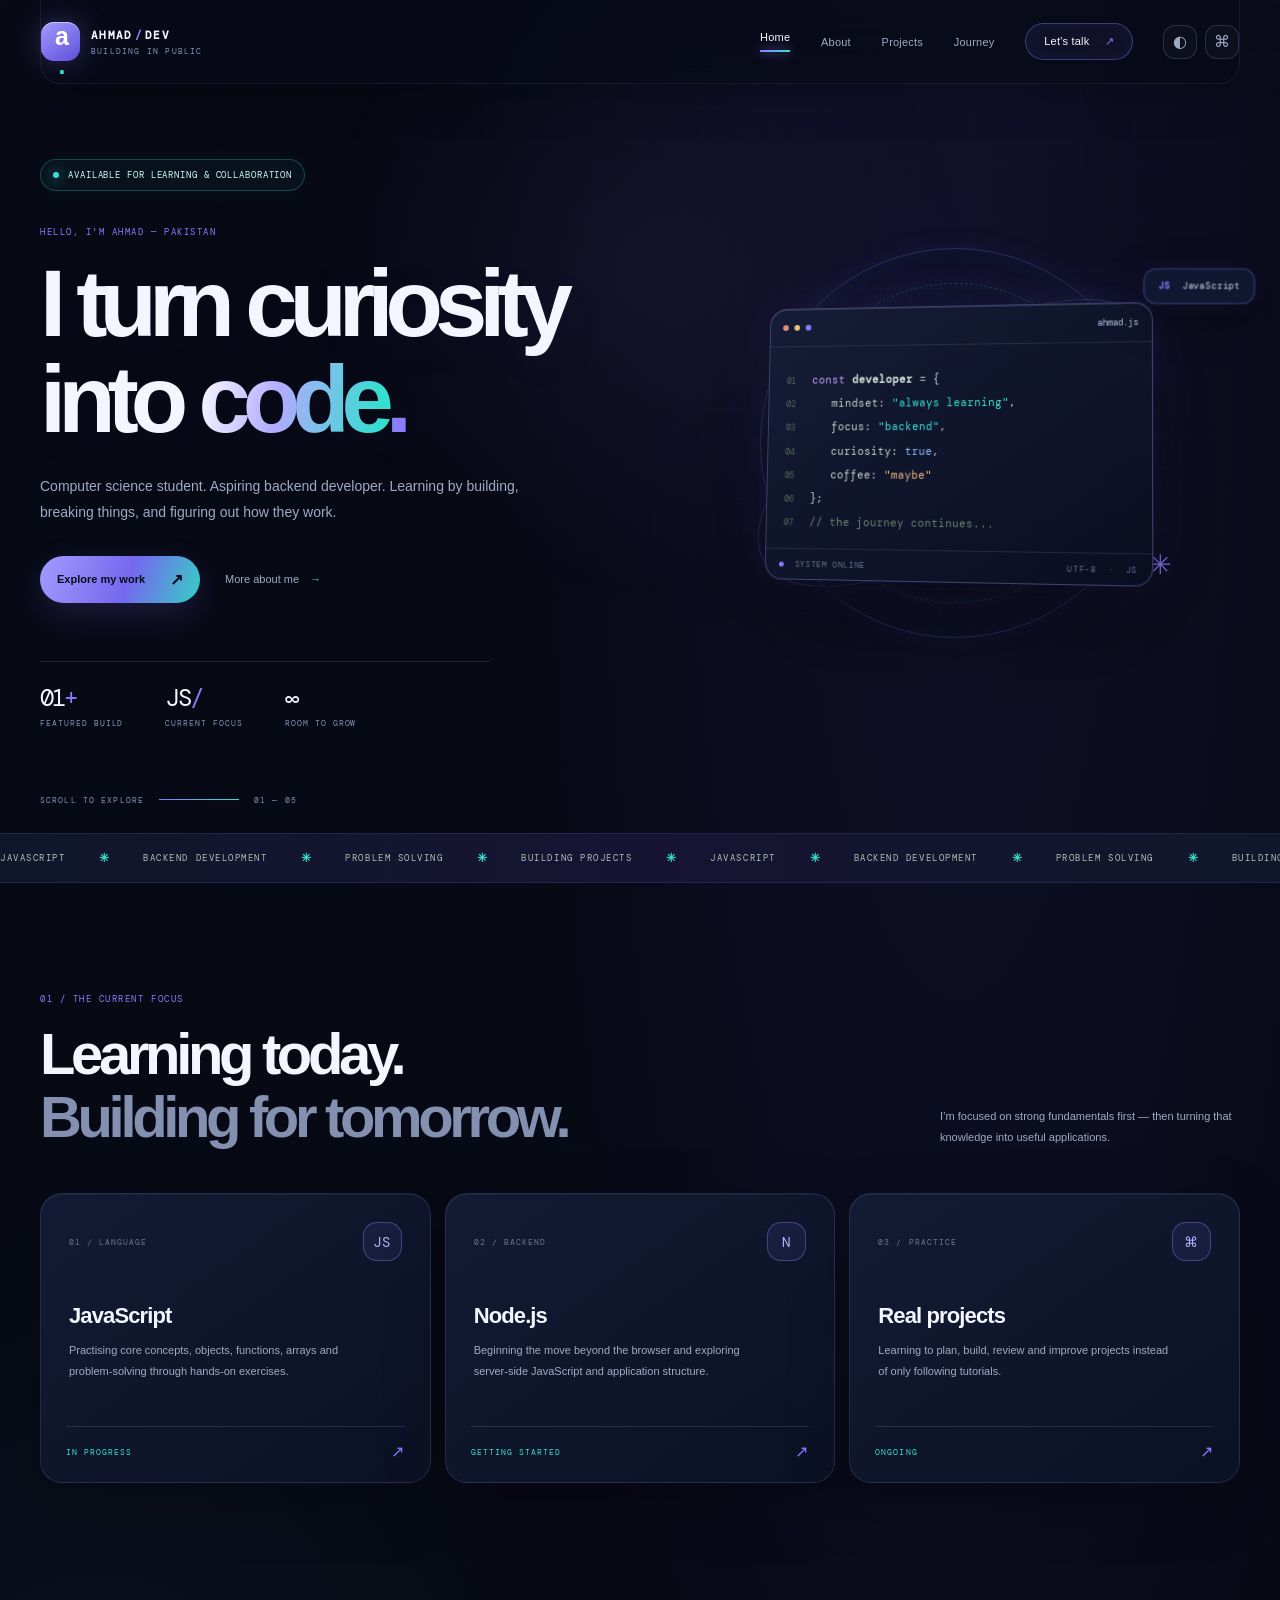
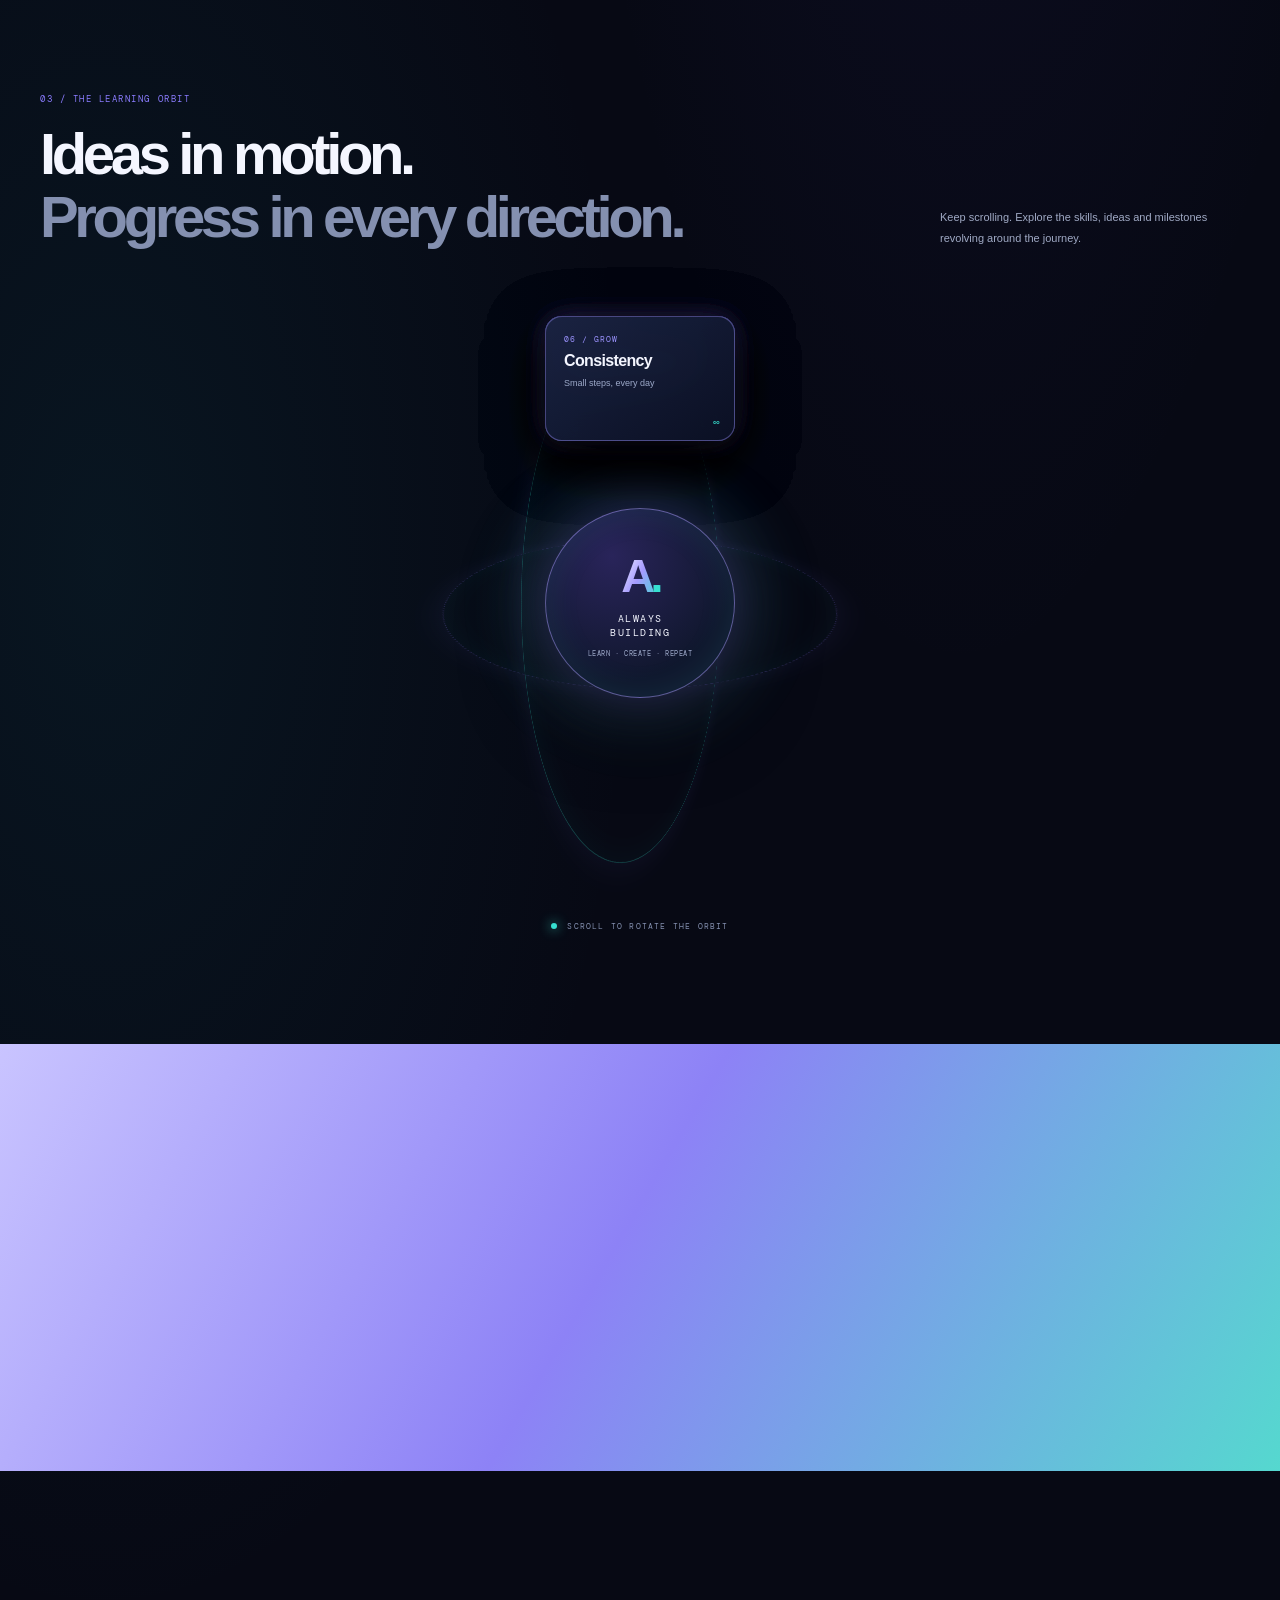
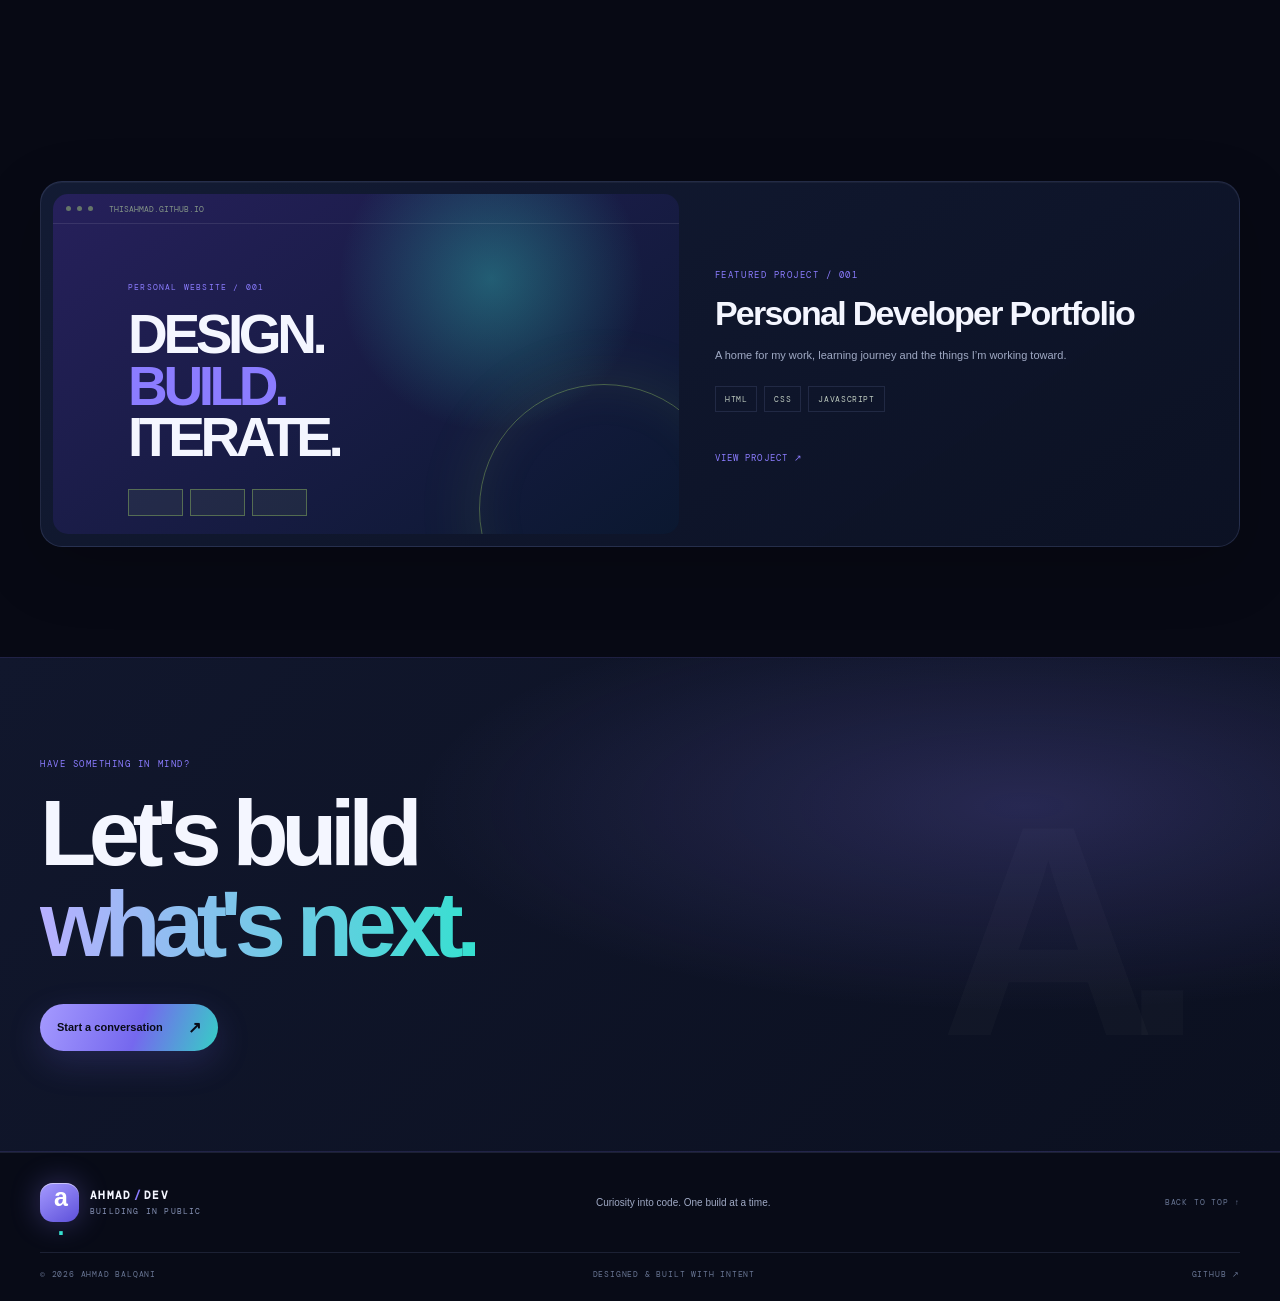
==== commit 0272b1fc: "Refresh typography and metadata" ====
--- a/index.html
+++ b/index.html
@@ -2,16 +2,16 @@
 <html lang="en">
 <head>
 <meta charset="utf-8"><meta name="viewport" content="width=device-width,initial-scale=1">
-<meta name="theme-color" content="#0b1110"><meta name="description" content="Ahmad is a computer science student in Pakistan learning JavaScript and backend development through practical projects.">
+<meta name="theme-color" content="#080b18"><meta name="description" content="Ahmad is a computer science student in Pakistan learning JavaScript and backend development through practical projects.">
 <meta property="og:title" content="Home — Ahmad"><meta property="og:description" content="Ahmad is a computer science student in Pakistan learning JavaScript and backend development through practical projects."><meta property="og:type" content="website">
 <title>Home — Ahmad</title><link rel="icon" type="image/svg+xml" href="assets/favicon.svg">
 <link rel="preconnect" href="https://fonts.googleapis.com"><link rel="preconnect" href="https://fonts.gstatic.com" crossorigin>
-<link href="https://fonts.googleapis.com/css2?family=DM+Mono:wght@400;500&family=Manrope:wght@400;500;600;700;800&display=swap" rel="stylesheet">
+<link href="https://fonts.googleapis.com/css2?family=DM+Mono:wght@400;500&family=Inter:wght@400;500;600;700;800&family=Space+Grotesk:wght@400;500;600;700&display=swap" rel="stylesheet">
 <link rel="stylesheet" href="assets/css/style.css"><script defer src="assets/js/main.js"></script>
 </head><body id="top"><a class="skip" href="#main">Skip to content</a><div class="scroll-progress"></div><header class="header shell"><a class="brand" href="index.html" aria-label="Ahmad home"><span class="brand-mark">a<span>.</span></span><span class="brand-name">AHMAD<span class="brand-slash">/</span>DEV<small>BUILDING IN PUBLIC</small></span></a><button class="menu" aria-label="Open navigation" aria-expanded="false"><span></span><span></span></button><nav class="nav" id="site-nav"><a href="index.html" aria-current="page">Home</a><a href="about.html" >About</a><a href="projects.html" >Projects</a><a href="journey.html" >Journey</a><a class="nav-contact" href="contact.html" >Let's talk <span>↗</span></a></nav><div class="header-tools"><button class="icon-btn theme-toggle" type="button" aria-label="Toggle color theme" title="Toggle theme">◐</button><button class="icon-btn command-open" type="button" aria-label="Open quick navigation" title="Quick navigation">⌘</button></div></header><main id="main">
 <section class="hero shell">
  <div class="hero-copy"><div class="availability reveal"><i></i> AVAILABLE FOR LEARNING & COLLABORATION</div><p class="eyebrow reveal">HELLO, I'M AHMAD — PAKISTAN</p><h1 class="hero-title reveal">I turn curiosity<br>into <span class="gradient-text">code<span class="period">.</span></span></h1><p class="hero-lead reveal">Computer science student. Aspiring backend developer. Learning by building, breaking things, and figuring out how they work.</p><div class="hero-actions reveal"><a class="button button-primary" href="projects.html">Explore my work <span>↗</span></a><a class="text-link" href="about.html">More about me <span>→</span></a></div><div class="hero-stats reveal"><div><strong>01<span>+</span></strong><small>FEATURED BUILD</small></div><div><strong>JS<span>/</span></strong><small>CURRENT FOCUS</small></div><div><strong>∞</strong><small>ROOM TO GROW</small></div></div></div>
- <div class="hero-visual reveal" aria-label="Abstract animated code illustration"><div class="visual-grid"></div><div class="visual-ring ring-one"></div><div class="visual-ring ring-two"></div><div class="visual-ring ring-three"></div><div class="code-window"><div class="window-bar"><span></span><span></span><span></span><b>ahmad.js</b></div><div class="code-lines"><p><i>01</i><span class="code-purple">const</span> <b>developer</b> = {</p><p><i>02</i>&nbsp;&nbsp; mindset: <em>"always learning"</em>,</p><p><i>03</i>&nbsp;&nbsp; focus: <em>"backend"</em>,</p><p><i>04</i>&nbsp;&nbsp; curiosity: <span class="code-blue">true</span>,</p><p><i>05</i>&nbsp;&nbsp; coffee: <span class="code-orange">"maybe"</span></p><p><i>06</i>};</p><p class="code-comment"><i>07</i>// the journey continues...</p></div><div class="window-status"><span><i></i> SYSTEM ONLINE</span><span>UTF-8&nbsp; · &nbsp;JS</span></div></div><span class="float-chip chip-top">{" "} <b>JS</b> JavaScript</span><span class="float-chip chip-bottom"><b>01</b> BUILD / LEARN / REPEAT</span><div class="visual-cross">✳</div></div>
+ <div class="hero-visual reveal" aria-label="Abstract animated code illustration"><div class="visual-grid"></div><div class="visual-ring ring-one"></div><div class="visual-ring ring-two"></div><div class="visual-ring ring-three"></div><div class="code-window"><div class="window-bar"><span></span><span></span><span></span><b>ahmad.js</b></div><div class="code-lines"><p><i>01</i><span class="code-purple">const</span> <b>developer</b> = {</p><p><i>02</i>&nbsp;&nbsp; mindset: <em>"always learning"</em>,</p><p><i>03</i>&nbsp;&nbsp; focus: <em>"backend"</em>,</p><p><i>04</i>&nbsp;&nbsp; curiosity: <span class="code-blue">true</span>,</p><p><i>05</i>&nbsp;&nbsp; coffee: <span class="code-orange">"maybe"</span></p><p><i>06</i>};</p><p class="code-comment"><i>07</i>// the journey continues...</p></div><div class="window-status"><span><i></i> SYSTEM ONLINE</span><span>UTF-8&nbsp; · &nbsp;JS</span></div></div><span class="float-chip chip-top"><b>JS</b> JavaScript</span><span class="float-chip chip-bottom"><b>01</b> BUILD / LEARN / REPEAT</span><div class="visual-cross">✳</div></div>
  <div class="hero-bottom"><span>SCROLL TO EXPLORE</span><span class="scroll-line"></span><span>01 — 05</span></div>
 </section>
 <section class="ticker" aria-label="Areas of interest"><div class="ticker-track"><span>JAVASCRIPT</span><b>✳</b><span>BACKEND DEVELOPMENT</span><b>✳</b><span>PROBLEM SOLVING</span><b>✳</b><span>BUILDING PROJECTS</span><b>✳</b><span>JAVASCRIPT</span><b>✳</b><span>BACKEND DEVELOPMENT</span><b>✳</b><span>PROBLEM SOLVING</span><b>✳</b><span>BUILDING PROJECTS</span><b>✳</b></div></section>
--- a/assets/css/style.css
+++ b/assets/css/style.css
@@ -86,3 +86,31 @@
 body.light-theme .code-window{background:linear-gradient(145deg,#fff,#e9eafa)!important;color:#17182d}
 body.light-theme .float-chip{background:#fff!important;color:#17182d!important}
 body.light-theme .command-input{background:#fff;color:#17182d}
+
+
+/* SCROLL-DRIVEN CIRCULAR CARD ORBIT */
+.orbit-section{padding-top:100px;padding-bottom:105px;position:relative}
+.orbit-stage{height:620px;max-width:920px;margin:0 auto;position:relative;display:grid;place-items:center;perspective:1200px;isolation:isolate}
+.orbit-glow{position:absolute;width:320px;height:320px;border-radius:50%;background:radial-gradient(circle,#8b7cff35, #36e0d012 48%,transparent 72%);filter:blur(16px)}
+.orbit-ring{position:absolute;width:390px;height:390px;border:1px solid #8b7cff42;border-radius:50%;box-shadow:0 0 35px #8b7cff13,inset 0 0 35px #36e0d00b}
+.orbit-ring-a{transform:rotateX(68deg) rotateZ(-18deg);border-style:dashed}
+.orbit-ring-b{width:510px;height:510px;transform:rotateY(68deg) rotateZ(20deg);border-color:#36e0d03b}
+.orbit-core{width:190px;height:190px;border-radius:50%;position:absolute;z-index:3;display:flex;flex-direction:column;align-items:center;justify-content:center;gap:9px;text-align:center;background:radial-gradient(circle at 35% 25%,#29245a,#10172d 68%);border:1px solid #aaa0ff80;box-shadow:0 0 55px #8b7cff40,inset 0 0 35px #36e0d018,0 25px 80px #0008}
+.orbit-core-mark{font-size:47px;font-weight:800;letter-spacing:-.1em;background:linear-gradient(120deg,#fff,#a59aff,#36e0d0);color:transparent;background-clip:text}
+.orbit-core-mark span{color:#36e0d0}
+.orbit-core strong{font:10px/1.4 var(--mono);letter-spacing:.15em;color:#f4f6ff}
+.orbit-core small{font:7px var(--mono);letter-spacing:.08em;color:#9da9c9}
+.orbit-card{--orbit-angle:0deg;position:absolute;left:50%;top:50%;width:190px;min-height:125px;margin:-62px 0 0 -95px;padding:17px 18px;border-radius:17px;border:1px solid #9b91ff66;background:linear-gradient(145deg,#1a2342f5,#0b1023f7);box-shadow:0 18px 55px #0008,0 0 30px #8b7cff14;display:flex;flex-direction:column;gap:8px;transform:rotate(var(--orbit-angle)) translateY(-225px) rotate(var(--orbit-counter,0deg));transform-style:preserve-3d;backdrop-filter:blur(14px);transition:border-color .3s,box-shadow .3s}
+.orbit-card:hover{border-color:#36e0d0;box-shadow:0 22px 65px #0009,0 0 35px #36e0d033}
+.orbit-card>span{font:8px var(--mono);letter-spacing:.12em;color:#9c93ff}
+.orbit-card>b{font-size:16px;letter-spacing:-.04em;color:#f4f6ff}
+.orbit-card>small{font-size:9px;color:#9da9c9}
+.orbit-card>i{position:absolute;right:14px;bottom:12px;font:11px var(--mono);font-style:normal;color:#36e0d0;opacity:.8}
+.orbit-hint{display:flex;justify-content:center;align-items:center;gap:10px;font:8px var(--mono);letter-spacing:.15em;color:#8490b0}
+.orbit-hint span{width:6px;height:6px;border-radius:50%;background:#36e0d0;box-shadow:0 0 12px #36e0d0;animation:pulse 1.8s infinite}
+body.light-theme .orbit-card{background:linear-gradient(145deg,#fff,#e9eafa);border-color:#6758dc55}
+body.light-theme .orbit-card>b,body.light-theme .orbit-core strong{color:#17182d}
+body.light-theme .orbit-card>small{color:#56607d}
+body.light-theme .orbit-core{background:radial-gradient(circle at 35% 25%,#e3e0ff,#fff 70%);border-color:#6758dc66}
+@media(max-width:680px){.orbit-section{padding-top:65px;padding-bottom:65px}.orbit-stage{height:470px;transform:scale(.78);transform-origin:center center;margin:-40px auto}.orbit-ring-a{width:300px;height:300px}.orbit-ring-b{width:390px;height:390px}.orbit-card{width:155px;min-height:112px;margin:-56px 0 0 -77px;padding:13px;transform:rotate(var(--orbit-angle)) translateY(-165px) rotate(var(--orbit-counter,0deg))}.orbit-card>b{font-size:13px}.orbit-core{width:145px;height:145px}.orbit-core-mark{font-size:38px}}
+@media(prefers-reduced-motion:reduce){.orbit-card,.orbit-ring,.orbit-hint span{transition:none!important;animation:none!important}.orbit-card{transform:none!important;position:relative;inset:auto;margin:8px;width:min(100%,260px)}.orbit-stage{height:auto;display:flex;flex-wrap:wrap;gap:10px;padding:25px 0}.orbit-core{position:relative;inset:auto;order:-1;margin:10px}.orbit-ring,.orbit-glow{display:none}}
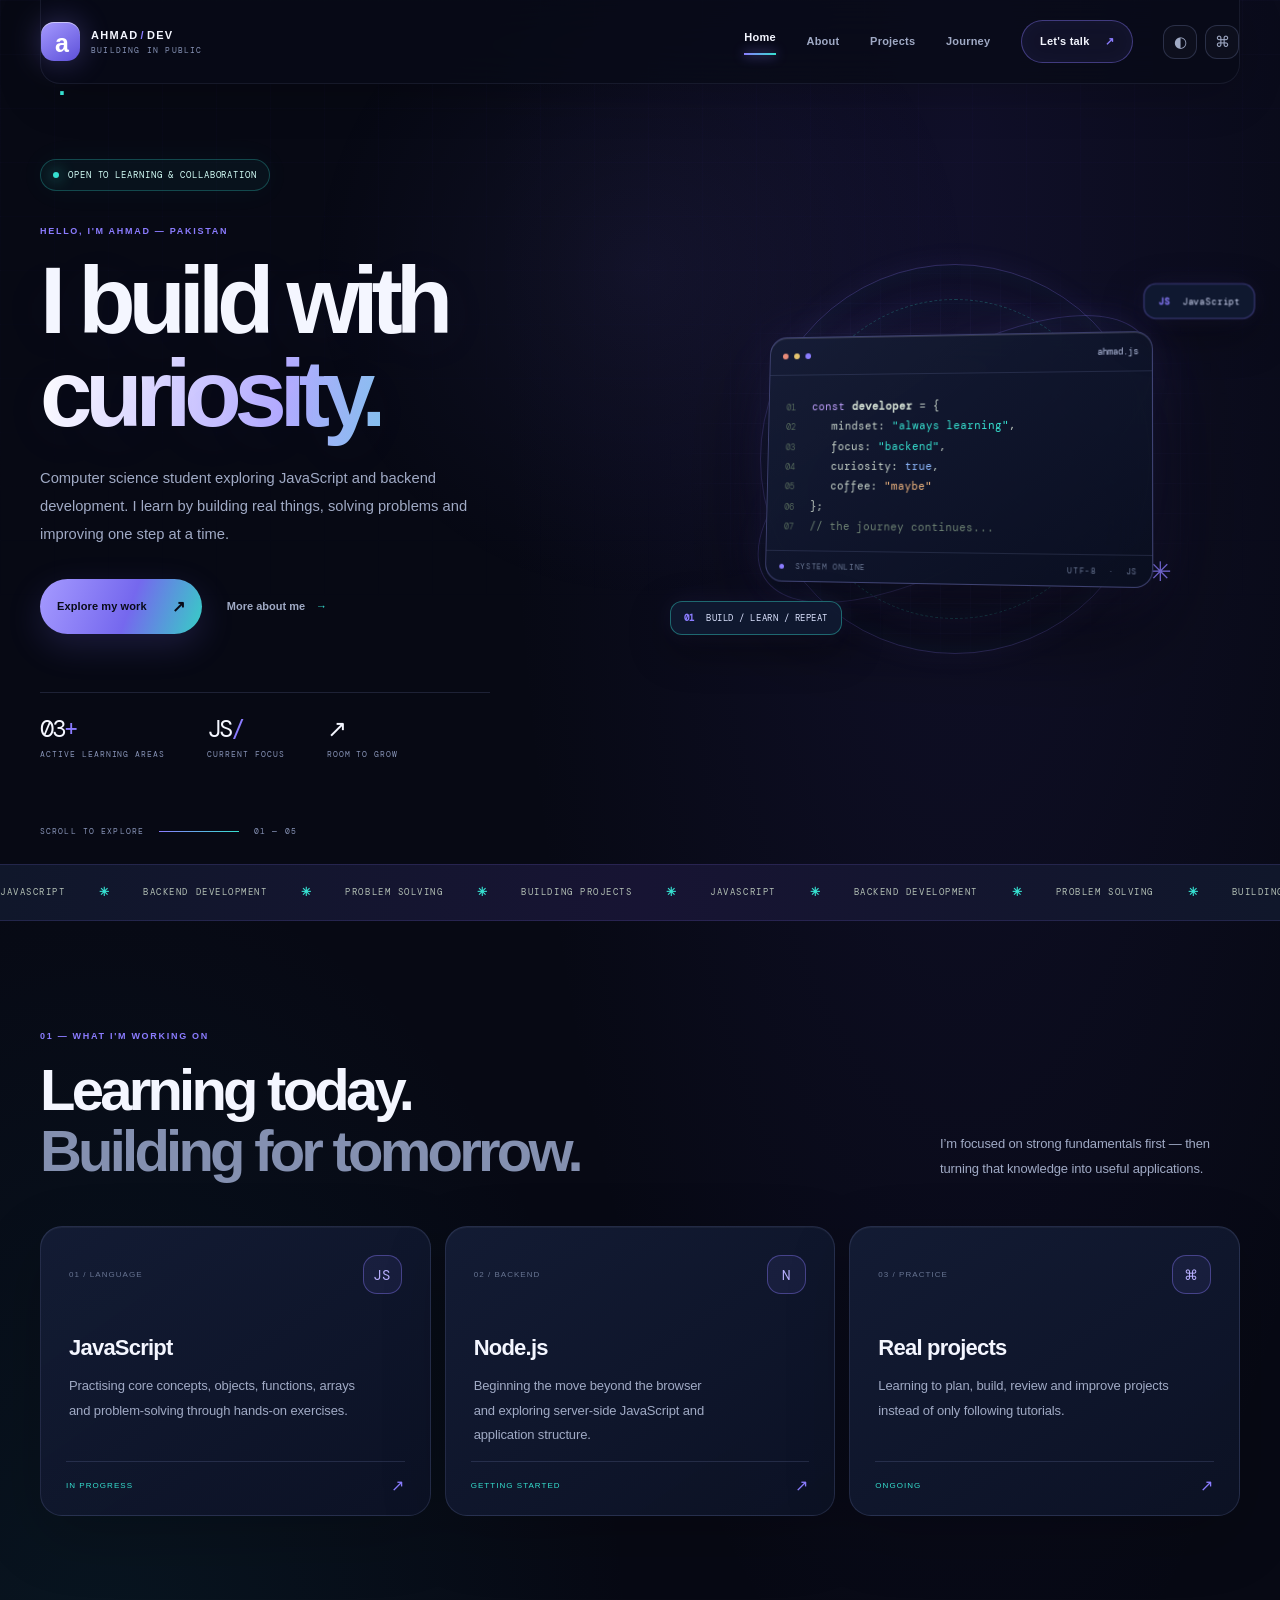
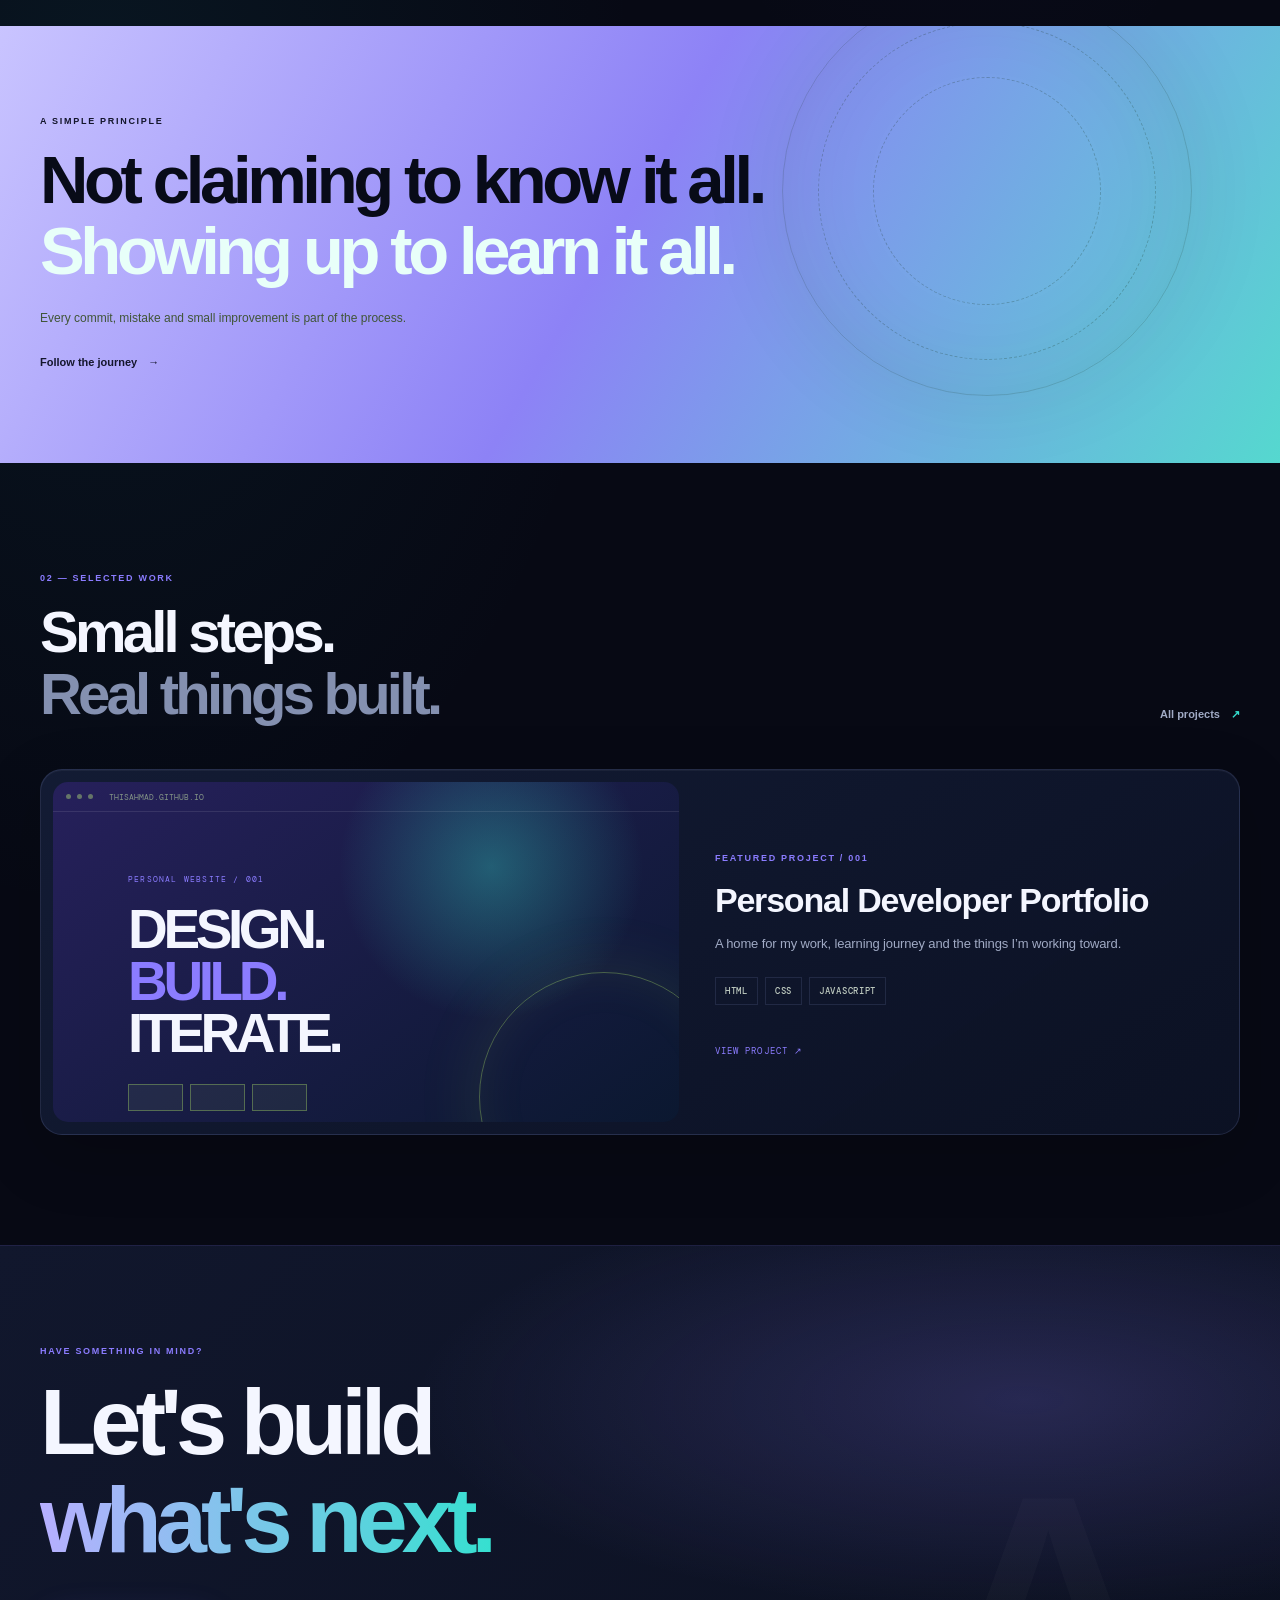
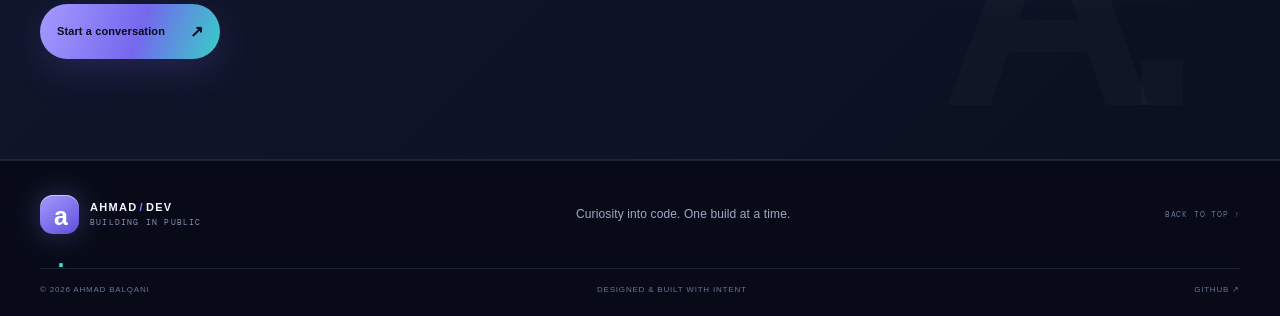
==== commit f03ba4dc: "Rework homepage layout and remove orbit section" ====
--- a/index.html
+++ b/index.html
@@ -10,28 +10,14 @@
 <link rel="stylesheet" href="assets/css/style.css"><script defer src="assets/js/main.js"></script>
 </head><body id="top"><a class="skip" href="#main">Skip to content</a><div class="scroll-progress"></div><header class="header shell"><a class="brand" href="index.html" aria-label="Ahmad home"><span class="brand-mark">a<span>.</span></span><span class="brand-name">AHMAD<span class="brand-slash">/</span>DEV<small>BUILDING IN PUBLIC</small></span></a><button class="menu" aria-label="Open navigation" aria-expanded="false"><span></span><span></span></button><nav class="nav" id="site-nav"><a href="index.html" aria-current="page">Home</a><a href="about.html" >About</a><a href="projects.html" >Projects</a><a href="journey.html" >Journey</a><a class="nav-contact" href="contact.html" >Let's talk <span>↗</span></a></nav><div class="header-tools"><button class="icon-btn theme-toggle" type="button" aria-label="Toggle color theme" title="Toggle theme">◐</button><button class="icon-btn command-open" type="button" aria-label="Open quick navigation" title="Quick navigation">⌘</button></div></header><main id="main">
 <section class="hero shell">
- <div class="hero-copy"><div class="availability reveal"><i></i> AVAILABLE FOR LEARNING & COLLABORATION</div><p class="eyebrow reveal">HELLO, I'M AHMAD — PAKISTAN</p><h1 class="hero-title reveal">I turn curiosity<br>into <span class="gradient-text">code<span class="period">.</span></span></h1><p class="hero-lead reveal">Computer science student. Aspiring backend developer. Learning by building, breaking things, and figuring out how they work.</p><div class="hero-actions reveal"><a class="button button-primary" href="projects.html">Explore my work <span>↗</span></a><a class="text-link" href="about.html">More about me <span>→</span></a></div><div class="hero-stats reveal"><div><strong>01<span>+</span></strong><small>FEATURED BUILD</small></div><div><strong>JS<span>/</span></strong><small>CURRENT FOCUS</small></div><div><strong>∞</strong><small>ROOM TO GROW</small></div></div></div>
+ <div class="hero-copy"><div class="availability reveal"><i></i> OPEN TO LEARNING & COLLABORATION</div><p class="eyebrow reveal">HELLO, I'M AHMAD — PAKISTAN</p><h1 class="hero-title reveal">I build with<br><span class="gradient-text">curiosity.</span></h1><p class="hero-lead reveal">Computer science student exploring JavaScript and backend development. I learn by building real things, solving problems and improving one step at a time.</p><div class="hero-actions reveal"><a class="button button-primary" href="projects.html">Explore my work <span>↗</span></a><a class="text-link" href="about.html">More about me <span>→</span></a></div><div class="hero-stats reveal"><div><strong>03<span>+</span></strong><small>ACTIVE LEARNING AREAS</small></div><div><strong>JS<span>/</span></strong><small>CURRENT FOCUS</small></div><div><strong>↗</strong><small>ROOM TO GROW</small></div></div></div>
  <div class="hero-visual reveal" aria-label="Abstract animated code illustration"><div class="visual-grid"></div><div class="visual-ring ring-one"></div><div class="visual-ring ring-two"></div><div class="visual-ring ring-three"></div><div class="code-window"><div class="window-bar"><span></span><span></span><span></span><b>ahmad.js</b></div><div class="code-lines"><p><i>01</i><span class="code-purple">const</span> <b>developer</b> = {</p><p><i>02</i>&nbsp;&nbsp; mindset: <em>"always learning"</em>,</p><p><i>03</i>&nbsp;&nbsp; focus: <em>"backend"</em>,</p><p><i>04</i>&nbsp;&nbsp; curiosity: <span class="code-blue">true</span>,</p><p><i>05</i>&nbsp;&nbsp; coffee: <span class="code-orange">"maybe"</span></p><p><i>06</i>};</p><p class="code-comment"><i>07</i>// the journey continues...</p></div><div class="window-status"><span><i></i> SYSTEM ONLINE</span><span>UTF-8&nbsp; · &nbsp;JS</span></div></div><span class="float-chip chip-top"><b>JS</b> JavaScript</span><span class="float-chip chip-bottom"><b>01</b> BUILD / LEARN / REPEAT</span><div class="visual-cross">✳</div></div>
  <div class="hero-bottom"><span>SCROLL TO EXPLORE</span><span class="scroll-line"></span><span>01 — 05</span></div>
 </section>
 <section class="ticker" aria-label="Areas of interest"><div class="ticker-track"><span>JAVASCRIPT</span><b>✳</b><span>BACKEND DEVELOPMENT</span><b>✳</b><span>PROBLEM SOLVING</span><b>✳</b><span>BUILDING PROJECTS</span><b>✳</b><span>JAVASCRIPT</span><b>✳</b><span>BACKEND DEVELOPMENT</span><b>✳</b><span>PROBLEM SOLVING</span><b>✳</b><span>BUILDING PROJECTS</span><b>✳</b></div></section>
-<section class="section shell"><div class="section-heading reveal"><div><p class="eyebrow">01 / THE CURRENT FOCUS</p><h2>Learning today.<br><span class="muted-heading">Building for tomorrow.</span></h2></div><p class="section-aside">I’m focused on strong fundamentals first — then turning that knowledge into useful applications.</p></div><div class="focus-grid"><article class="focus-card reveal"><div class="focus-top"><span>01 / LANGUAGE</span><span class="focus-symbol">JS</span></div><h3>JavaScript</h3><p>Practising core concepts, objects, functions, arrays and problem-solving through hands-on exercises.</p><div class="focus-bottom"><span>IN PROGRESS</span><span>↗</span></div></article><article class="focus-card reveal"><div class="focus-top"><span>02 / BACKEND</span><span class="focus-symbol">N</span></div><h3>Node.js</h3><p>Beginning the move beyond the browser and exploring server-side JavaScript and application structure.</p><div class="focus-bottom"><span>GETTING STARTED</span><span>↗</span></div></article><article class="focus-card reveal"><div class="focus-top"><span>03 / PRACTICE</span><span class="focus-symbol">⌘</span></div><h3>Real projects</h3><p>Learning to plan, build, review and improve projects instead of only following tutorials.</p><div class="focus-bottom"><span>ONGOING</span><span>↗</span></div></article></div></section>
+<section class="section shell"><div class="section-heading reveal"><div><p class="eyebrow">01 — WHAT I'M WORKING ON</p><h2>Learning today.<br><span class="muted-heading">Building for tomorrow.</span></h2></div><p class="section-aside">I’m focused on strong fundamentals first — then turning that knowledge into useful applications.</p></div><div class="focus-grid"><article class="focus-card reveal"><div class="focus-top"><span>01 / LANGUAGE</span><span class="focus-symbol">JS</span></div><h3>JavaScript</h3><p>Practising core concepts, objects, functions, arrays and problem-solving through hands-on exercises.</p><div class="focus-bottom"><span>IN PROGRESS</span><span>↗</span></div></article><article class="focus-card reveal"><div class="focus-top"><span>02 / BACKEND</span><span class="focus-symbol">N</span></div><h3>Node.js</h3><p>Beginning the move beyond the browser and exploring server-side JavaScript and application structure.</p><div class="focus-bottom"><span>GETTING STARTED</span><span>↗</span></div></article><article class="focus-card reveal"><div class="focus-top"><span>03 / PRACTICE</span><span class="focus-symbol">⌘</span></div><h3>Real projects</h3><p>Learning to plan, build, review and improve projects instead of only following tutorials.</p><div class="focus-bottom"><span>ONGOING</span><span>↗</span></div></article></div></section>
 
-<section class="orbit-section shell" id="orbit-experience" aria-labelledby="orbit-title">
- <div class="section-heading reveal"><div><p class="eyebrow">03 / THE LEARNING ORBIT</p><h2 id="orbit-title">Ideas in motion.<br><span class="muted-heading">Progress in every direction.</span></h2></div><p class="section-aside">Keep scrolling. Explore the skills, ideas and milestones revolving around the journey.</p></div>
- <div class="orbit-stage reveal">
-  <div class="orbit-glow"></div><div class="orbit-ring orbit-ring-a"></div><div class="orbit-ring orbit-ring-b"></div>
-  <div class="orbit-core"><span class="orbit-core-mark">A<span>.</span></span><strong>ALWAYS<br>BUILDING</strong><small>LEARN · CREATE · REPEAT</small></div>
-  <div class="orbit-card" data-orbit-card><span>01 / LANGUAGE</span><b>JavaScript</b><small>Strong fundamentals</small><i>JS</i></div>
-  <div class="orbit-card" data-orbit-card><span>02 / BACKEND</span><b>Node.js</b><small>Server-side thinking</small><i>NODE</i></div>
-  <div class="orbit-card" data-orbit-card><span>03 / BUILD</span><b>Projects</b><small>Ideas into reality</small><i>01</i></div>
-  <div class="orbit-card" data-orbit-card><span>04 / THINK</span><b>Problem solving</b><small>One challenge at a time</small><i>⌘</i></div>
-  <div class="orbit-card" data-orbit-card><span>05 / EXPLORE</span><b>Backend systems</b><small>Understanding how it works</small><i>{ }</i></div>
-  <div class="orbit-card" data-orbit-card><span>06 / GROW</span><b>Consistency</b><small>Small steps, every day</small><i>∞</i></div>
- </div>
- <p class="orbit-hint"><span></span> SCROLL TO ROTATE THE ORBIT</p>
-</section>
 <section class="manifesto"><div class="shell manifesto-inner reveal"><p class="eyebrow">A SIMPLE PRINCIPLE</p><h2>Not claiming to know it all.<br><span>Showing up to learn it all.</span></h2><p>Every commit, mistake and small improvement is part of the process.</p><a class="text-link" href="journey.html">Follow the journey <span>→</span></a><div class="manifesto-orb"></div></div></section>
-<section class="section shell"><div class="section-heading reveal"><div><p class="eyebrow">02 / SELECTED WORK</p><h2>Small steps.<br><span class="muted-heading">Real things built.</span></h2></div><a class="text-link" href="projects.html">All projects <span>↗</span></a></div><a class="featured-project reveal" href="projects.html"><div class="featured-art"><div class="featured-browser"><i></i><i></i><i></i><span>THISAHMAD.GITHUB.IO</span></div><div class="featured-content"><span>PERSONAL WEBSITE / 001</span><strong>DESIGN.<br><em>BUILD.</em><br>ITERATE.</strong><div class="featured-lines"><i></i><i></i><i></i></div></div><span class="featured-orbit"></span></div><div class="featured-info"><span class="eyebrow">FEATURED PROJECT / 001</span><h3>Personal Developer Portfolio</h3><p>A home for my work, learning journey and the things I’m working toward.</p><div class="tag-row"><span>HTML</span><span>CSS</span><span>JAVASCRIPT</span></div><span class="project-arrow">VIEW PROJECT ↗</span></div></a></section>
+<section class="section shell"><div class="section-heading reveal"><div><p class="eyebrow">02 — SELECTED WORK</p><h2>Small steps.<br><span class="muted-heading">Real things built.</span></h2></div><a class="text-link" href="projects.html">All projects <span>↗</span></a></div><a class="featured-project reveal" href="projects.html"><div class="featured-art"><div class="featured-browser"><i></i><i></i><i></i><span>THISAHMAD.GITHUB.IO</span></div><div class="featured-content"><span>PERSONAL WEBSITE / 001</span><strong>DESIGN.<br><em>BUILD.</em><br>ITERATE.</strong><div class="featured-lines"><i></i><i></i><i></i></div></div><span class="featured-orbit"></span></div><div class="featured-info"><span class="eyebrow">FEATURED PROJECT / 001</span><h3>Personal Developer Portfolio</h3><p>A home for my work, learning journey and the things I’m working toward.</p><div class="tag-row"><span>HTML</span><span>CSS</span><span>JAVASCRIPT</span></div><span class="project-arrow">VIEW PROJECT ↗</span></div></a></section>
 <section class="closing-section"><div class="shell closing-inner reveal"><p class="eyebrow">HAVE SOMETHING IN MIND?</p><h2>Let's build<br><span>what's next.</span></h2><a class="button button-primary" href="contact.html">Start a conversation <span>↗</span></a><span class="closing-decoration">A.</span></div></section></main><footer class="footer"><div class="shell footer-top"><a class="brand footer-brand" href="index.html"><span class="brand-mark">a<span>.</span></span><span class="brand-name">AHMAD<span class="brand-slash">/</span>DEV<small>BUILDING IN PUBLIC</small></span></a><p>Curiosity into code. One build at a time.</p><a class="back-top" href="#top">BACK TO TOP ↑</a></div><div class="shell footer-bottom"><span>© <span data-year></span> AHMAD BALQANI</span><span>DESIGNED & BUILT WITH INTENT</span><a href="https://github.com/thisahmad" target="_blank" rel="noreferrer">GITHUB ↗</a></div></footer>
 <div class="command-overlay" aria-hidden="true"><div class="command-box" role="dialog" aria-modal="true" aria-label="Quick navigation"><div class="command-head"><span>QUICK NAVIGATION</span><button class="command-close" aria-label="Close">ESC</button></div><input class="command-input" type="search" placeholder="Where would you like to go?" aria-label="Search pages"><div class="command-results"><a href="index.html"><span>01</span> Home <kbd>↵</kbd></a><a href="about.html"><span>02</span> About</a><a href="projects.html"><span>03</span> Projects</a><a href="journey.html"><span>04</span> Journey</a><a href="contact.html"><span>05</span> Contact</a></div><p>TIP · PRESS CTRL / ⌘ + K ANYTIME</p></div></div><div class="toast" role="status" aria-live="polite"></div><button class="back-to-top" aria-label="Back to top">↑</button></body></html>
--- a/assets/css/style.css
+++ b/assets/css/style.css
@@ -114,3 +114,43 @@
 body.light-theme .orbit-core{background:radial-gradient(circle at 35% 25%,#e3e0ff,#fff 70%);border-color:#6758dc66}
 @media(max-width:680px){.orbit-section{padding-top:65px;padding-bottom:65px}.orbit-stage{height:470px;transform:scale(.78);transform-origin:center center;margin:-40px auto}.orbit-ring-a{width:300px;height:300px}.orbit-ring-b{width:390px;height:390px}.orbit-card{width:155px;min-height:112px;margin:-56px 0 0 -77px;padding:13px;transform:rotate(var(--orbit-angle)) translateY(-165px) rotate(var(--orbit-counter,0deg))}.orbit-card>b{font-size:13px}.orbit-core{width:145px;height:145px}.orbit-core-mark{font-size:38px}}
 @media(prefers-reduced-motion:reduce){.orbit-card,.orbit-ring,.orbit-hint span{transition:none!important;animation:none!important}.orbit-card{transform:none!important;position:relative;inset:auto;margin:8px;width:min(100%,260px)}.orbit-stage{height:auto;display:flex;flex-wrap:wrap;gap:10px;padding:25px 0}.orbit-core{position:relative;inset:auto;order:-1;margin:10px}.orbit-ring,.orbit-glow{display:none}}
+
+
+/* TYPOGRAPHY & CONTENT POLISH — consistent across every page */
+:root{--sans:"Inter",Arial,sans-serif;--display:"Space Grotesk","Inter",sans-serif;--mono:"DM Mono",monospace}
+body{font-family:var(--sans);font-size:15px;line-height:1.7;font-optical-sizing:auto;-webkit-font-smoothing:antialiased;text-rendering:optimizeLegibility}
+h1,h2,h3,h4,.brand-name,.button,.nav,.page-stamp,.focus-top,.focus-bottom,.eyebrow,.project-toolbar,.roadmap-top,.footer-bottom{font-family:var(--display)}
+h1,h2,h3,h4{font-weight:600;line-height:1.12;text-wrap:balance}
+.hero-title,.page-title{font-family:var(--display);font-weight:700;line-height:.99;letter-spacing:-.075em}
+.section-heading h2,.project-toolbar h2,.roadmap-summary h2,.manifesto h2,.closing-inner h2{font-family:var(--display);font-weight:600;line-height:1.06;letter-spacing:-.065em;text-wrap:balance}
+.focus-card h3,.featured-info h3,.story-row h3,.roadmap-content h3,.project-card h3{font-family:var(--display);font-weight:600;letter-spacing:-.035em}
+p{line-height:1.85;text-wrap:pretty}
+.hero-lead,.page-lead{font-size:clamp(14px,1.15vw,16px);line-height:1.9;max-width:54ch}
+.section-aside,.focus-card p,.featured-info p,.story-row p,.roadmap-content p,.project-card p,.contact-option p{font-size:13px;line-height:1.9;letter-spacing:-.01em}
+.eyebrow{font-size:9px;font-weight:600;letter-spacing:.19em}
+.button{font-weight:700;letter-spacing:.01em}
+.nav a{font-weight:600}
+.brand-name{font-weight:700}
+.gradient-text{background-size:180% 100%;animation:gradient-shift 9s ease-in-out infinite alternate}
+@keyframes gradient-shift{from{background-position:0% 50%}to{background-position:100% 50%}}
+::selection{background:#8b7cff;color:#fff}
+:focus-visible{outline:2px solid #36e0d0;outline-offset:4px}
+a,button{-webkit-tap-highlight-color:transparent}
+.text-link{font-weight:600}
+.page-stamp{font:600 9px var(--mono);letter-spacing:.14em;padding:10px 14px;display:inline-flex}
+.fine-print{font-size:11px;line-height:1.8;color:var(--muted-2)}
+.tag-row span,.project-tags span{font:500 9px var(--mono);letter-spacing:.08em}
+.footer-top p{font-size:12px;letter-spacing:.01em}
+.footer-bottom{font-size:8px;letter-spacing:.1em}
+.command-box{font-family:var(--sans)}
+.command-head,.command-box>p{font-family:var(--mono)}
+.command-results a{font-family:var(--display);font-weight:600}
+input,textarea,select{font-family:var(--sans);font-size:14px;line-height:1.5}
+@media(max-width:680px){
+ body{font-size:14px}
+ .hero-title,.page-title{letter-spacing:-.065em;line-height:1.02}
+ .section-heading h2,.project-toolbar h2{letter-spacing:-.055em}
+ .hero-lead,.page-lead{font-size:13px;line-height:1.8}
+ .section-aside,.focus-card p,.featured-info p,.story-row p,.roadmap-content p,.project-card p,.contact-option p{font-size:12px}
+}
+@media(prefers-reduced-motion:reduce){.gradient-text{animation:none}}
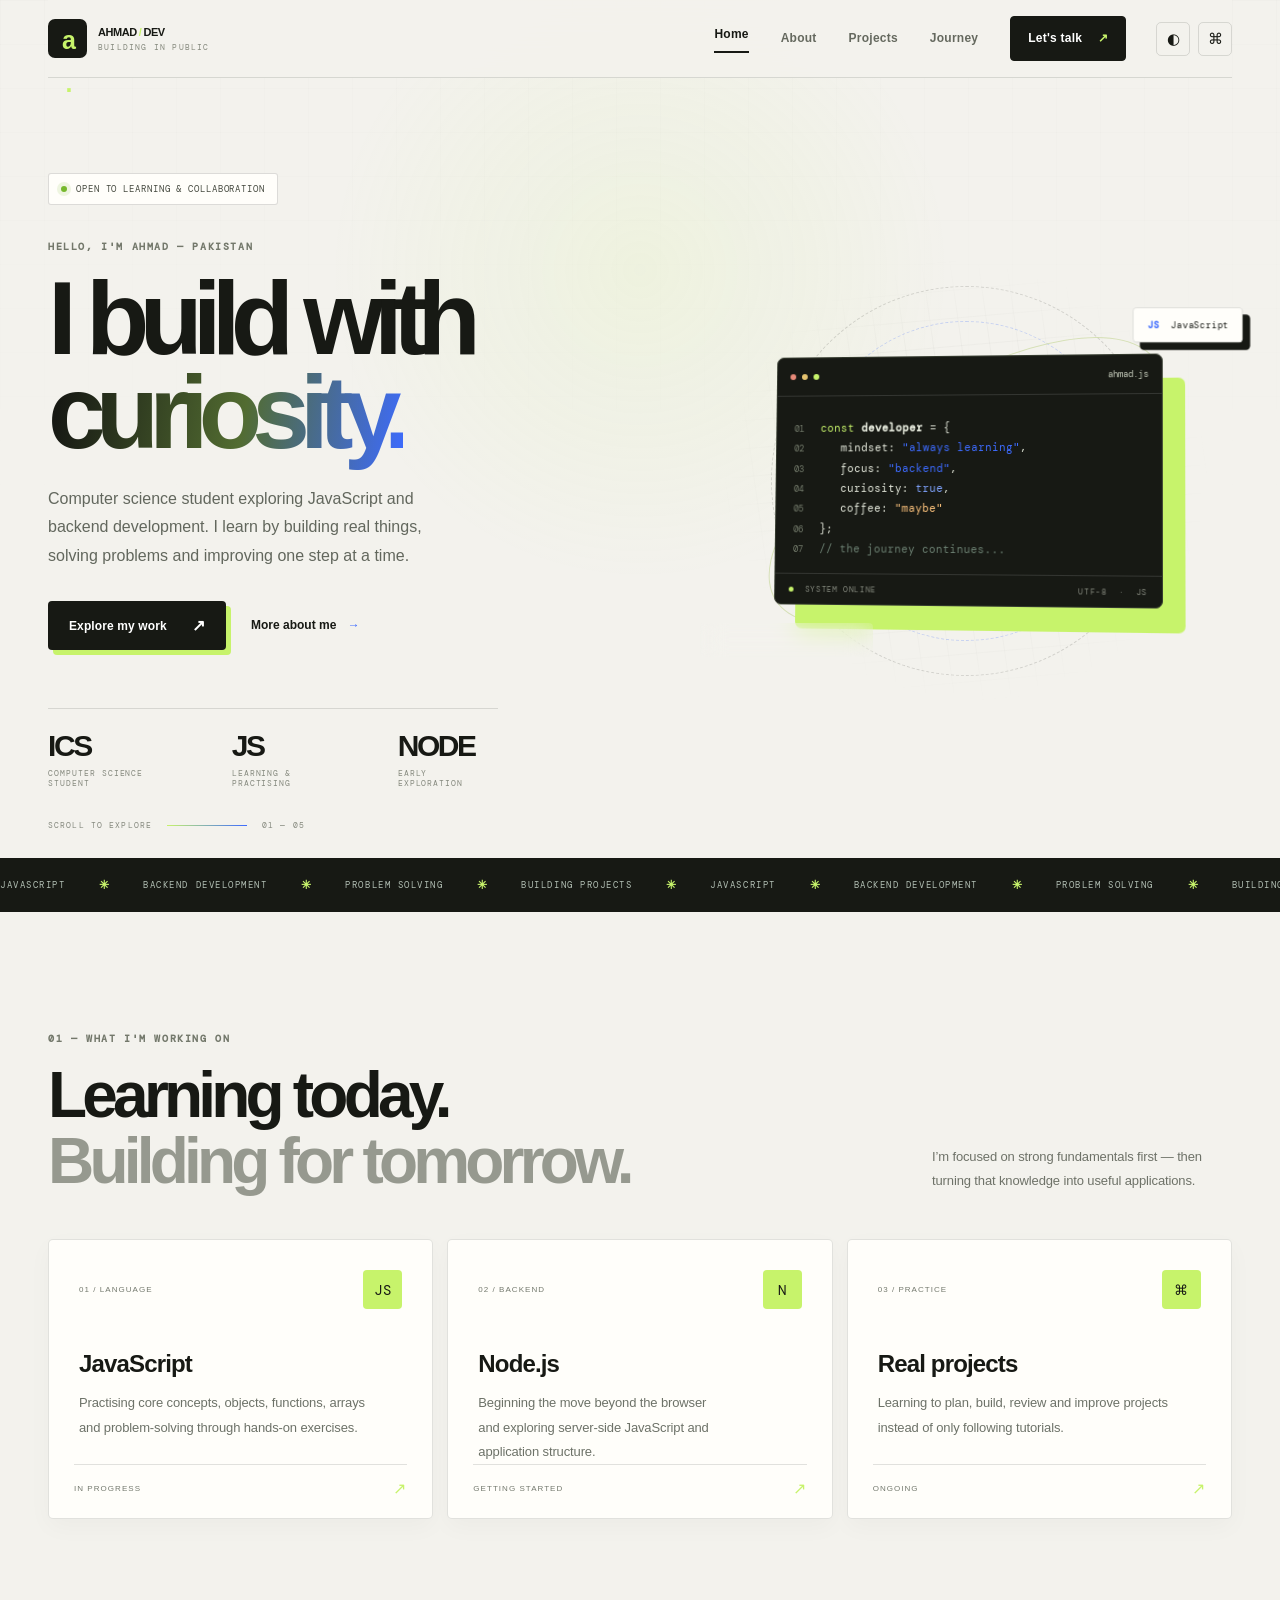
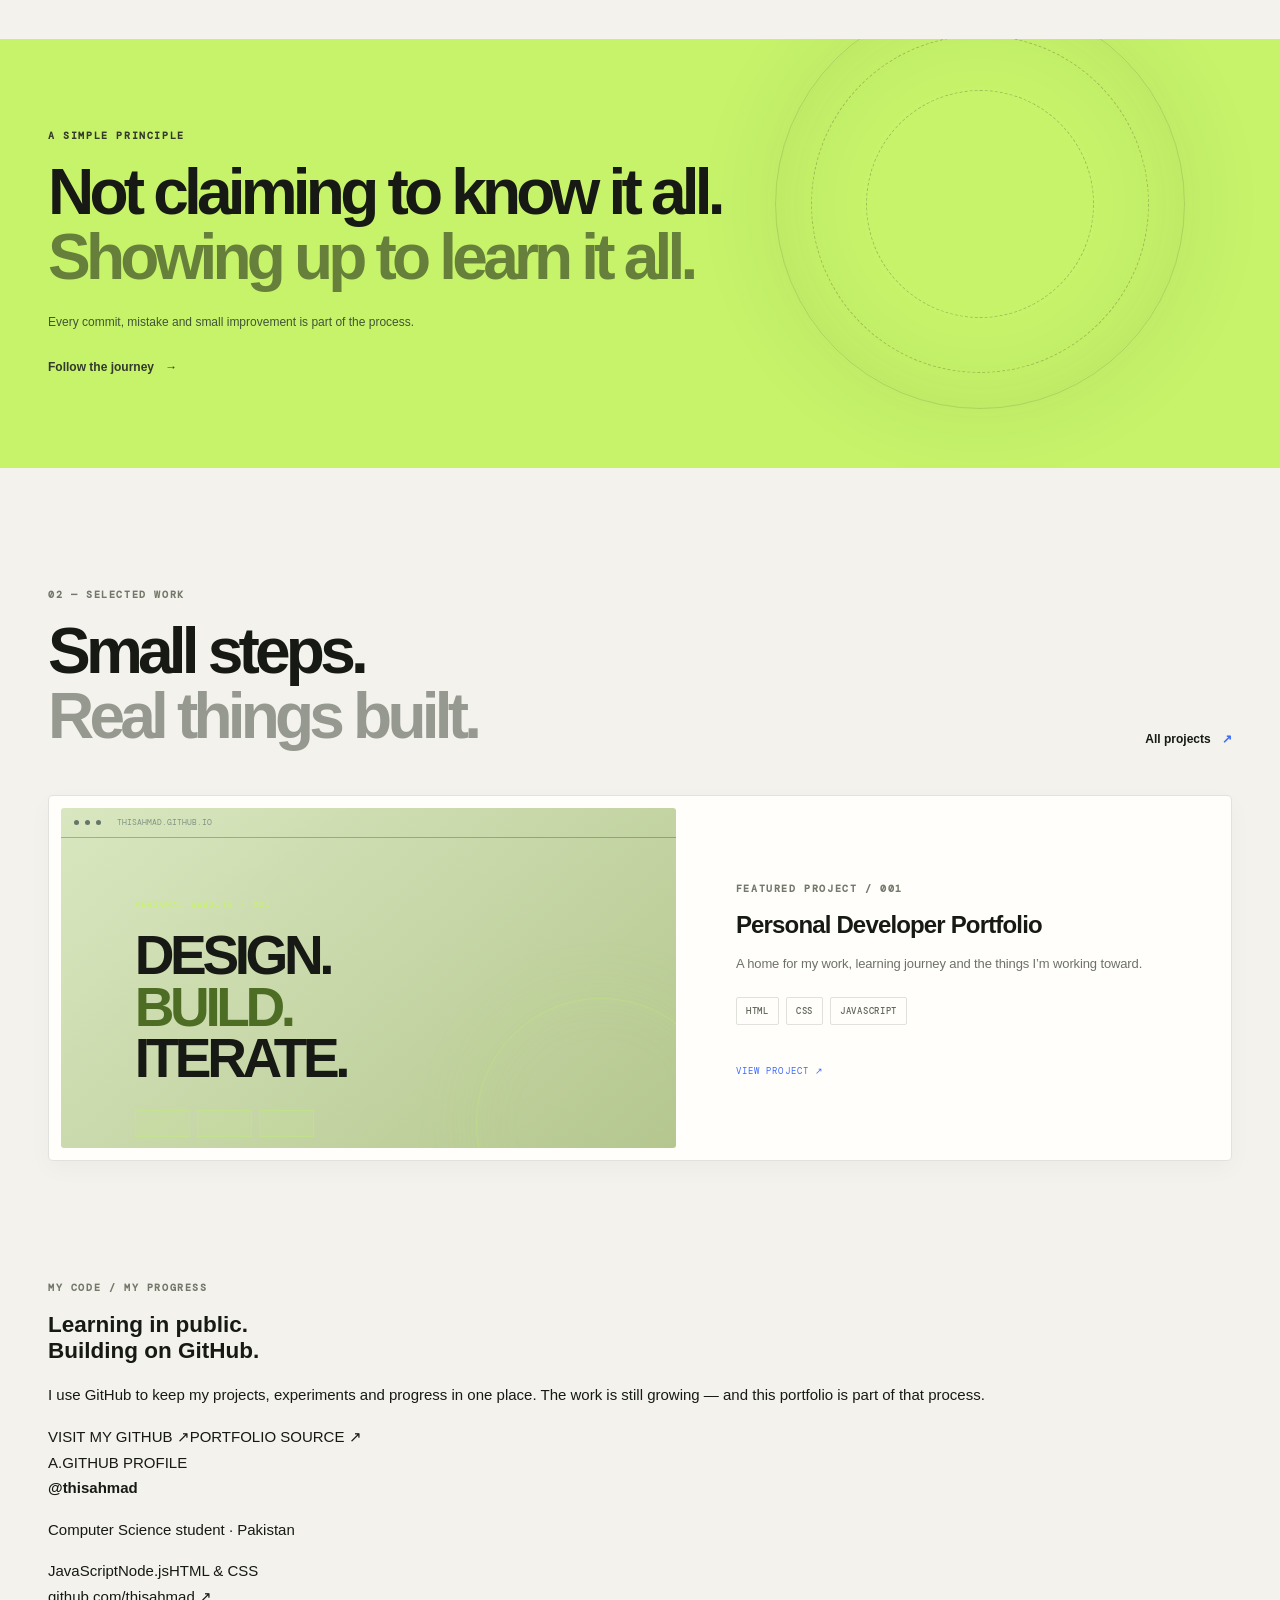
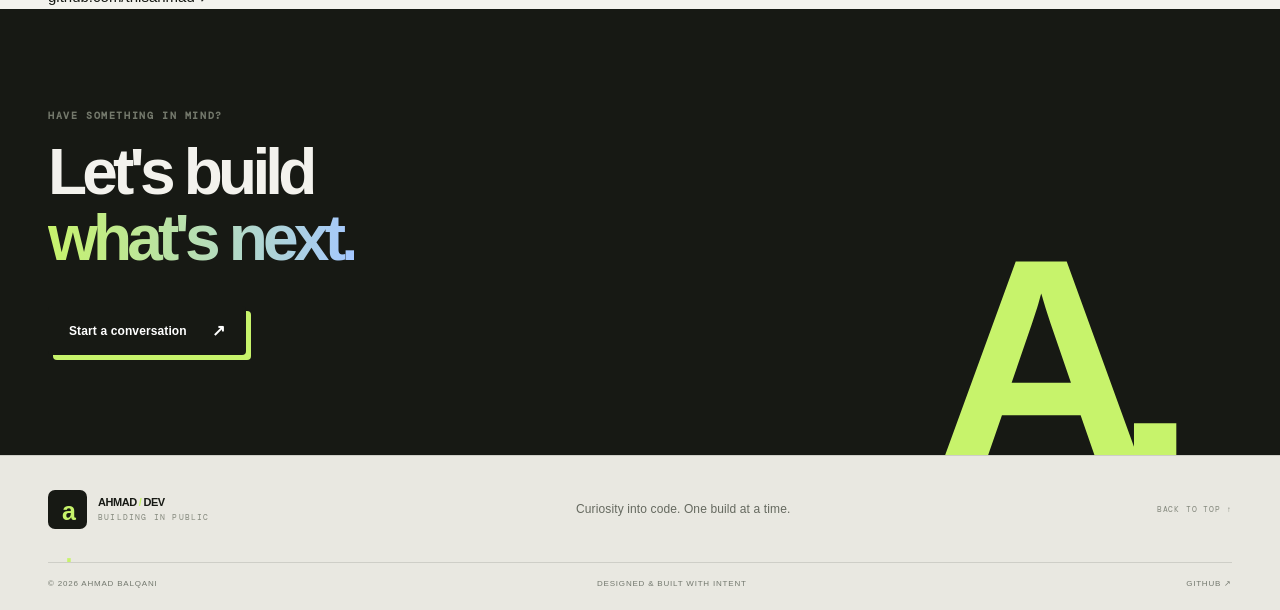
==== commit 15325948: "Add accurate personal details and GitHub profile section" ====
--- a/index.html
+++ b/index.html
@@ -10,7 +10,7 @@
 <link rel="stylesheet" href="assets/css/style.css"><script defer src="assets/js/main.js"></script>
 </head><body id="top"><a class="skip" href="#main">Skip to content</a><div class="scroll-progress"></div><header class="header shell"><a class="brand" href="index.html" aria-label="Ahmad home"><span class="brand-mark">a<span>.</span></span><span class="brand-name">AHMAD<span class="brand-slash">/</span>DEV<small>BUILDING IN PUBLIC</small></span></a><button class="menu" aria-label="Open navigation" aria-expanded="false"><span></span><span></span></button><nav class="nav" id="site-nav"><a href="index.html" aria-current="page">Home</a><a href="about.html" >About</a><a href="projects.html" >Projects</a><a href="journey.html" >Journey</a><a class="nav-contact" href="contact.html" >Let's talk <span>↗</span></a></nav><div class="header-tools"><button class="icon-btn theme-toggle" type="button" aria-label="Toggle color theme" title="Toggle theme">◐</button><button class="icon-btn command-open" type="button" aria-label="Open quick navigation" title="Quick navigation">⌘</button></div></header><main id="main">
 <section class="hero shell">
- <div class="hero-copy"><div class="availability reveal"><i></i> OPEN TO LEARNING & COLLABORATION</div><p class="eyebrow reveal">HELLO, I'M AHMAD — PAKISTAN</p><h1 class="hero-title reveal">I build with<br><span class="gradient-text">curiosity.</span></h1><p class="hero-lead reveal">Computer science student exploring JavaScript and backend development. I learn by building real things, solving problems and improving one step at a time.</p><div class="hero-actions reveal"><a class="button button-primary" href="projects.html">Explore my work <span>↗</span></a><a class="text-link" href="about.html">More about me <span>→</span></a></div><div class="hero-stats reveal"><div><strong>03<span>+</span></strong><small>ACTIVE LEARNING AREAS</small></div><div><strong>JS<span>/</span></strong><small>CURRENT FOCUS</small></div><div><strong>↗</strong><small>ROOM TO GROW</small></div></div></div>
+ <div class="hero-copy"><div class="availability reveal"><i></i> OPEN TO LEARNING & COLLABORATION</div><p class="eyebrow reveal">HELLO, I'M AHMAD — PAKISTAN</p><h1 class="hero-title reveal">I build with<br><span class="gradient-text">curiosity.</span></h1><p class="hero-lead reveal">Computer science student exploring JavaScript and backend development. I learn by building real things, solving problems and improving one step at a time.</p><div class="hero-actions reveal"><a class="button button-primary" href="projects.html">Explore my work <span>↗</span></a><a class="text-link" href="about.html">More about me <span>→</span></a></div><div class="hero-stats reveal"><div><strong>ICS</strong><small>COMPUTER SCIENCE STUDENT</small></div><div><strong>JS</strong><small>LEARNING & PRACTISING</small></div><div><strong>NODE</strong><small>EARLY EXPLORATION</small></div></div></div>
  <div class="hero-visual reveal" aria-label="Abstract animated code illustration"><div class="visual-grid"></div><div class="visual-ring ring-one"></div><div class="visual-ring ring-two"></div><div class="visual-ring ring-three"></div><div class="code-window"><div class="window-bar"><span></span><span></span><span></span><b>ahmad.js</b></div><div class="code-lines"><p><i>01</i><span class="code-purple">const</span> <b>developer</b> = {</p><p><i>02</i>&nbsp;&nbsp; mindset: <em>"always learning"</em>,</p><p><i>03</i>&nbsp;&nbsp; focus: <em>"backend"</em>,</p><p><i>04</i>&nbsp;&nbsp; curiosity: <span class="code-blue">true</span>,</p><p><i>05</i>&nbsp;&nbsp; coffee: <span class="code-orange">"maybe"</span></p><p><i>06</i>};</p><p class="code-comment"><i>07</i>// the journey continues...</p></div><div class="window-status"><span><i></i> SYSTEM ONLINE</span><span>UTF-8&nbsp; · &nbsp;JS</span></div></div><span class="float-chip chip-top"><b>JS</b> JavaScript</span><span class="float-chip chip-bottom"><b>01</b> BUILD / LEARN / REPEAT</span><div class="visual-cross">✳</div></div>
  <div class="hero-bottom"><span>SCROLL TO EXPLORE</span><span class="scroll-line"></span><span>01 — 05</span></div>
 </section>
@@ -19,5 +19,6 @@
 
 <section class="manifesto"><div class="shell manifesto-inner reveal"><p class="eyebrow">A SIMPLE PRINCIPLE</p><h2>Not claiming to know it all.<br><span>Showing up to learn it all.</span></h2><p>Every commit, mistake and small improvement is part of the process.</p><a class="text-link" href="journey.html">Follow the journey <span>→</span></a><div class="manifesto-orb"></div></div></section>
 <section class="section shell"><div class="section-heading reveal"><div><p class="eyebrow">02 — SELECTED WORK</p><h2>Small steps.<br><span class="muted-heading">Real things built.</span></h2></div><a class="text-link" href="projects.html">All projects <span>↗</span></a></div><a class="featured-project reveal" href="projects.html"><div class="featured-art"><div class="featured-browser"><i></i><i></i><i></i><span>THISAHMAD.GITHUB.IO</span></div><div class="featured-content"><span>PERSONAL WEBSITE / 001</span><strong>DESIGN.<br><em>BUILD.</em><br>ITERATE.</strong><div class="featured-lines"><i></i><i></i><i></i></div></div><span class="featured-orbit"></span></div><div class="featured-info"><span class="eyebrow">FEATURED PROJECT / 001</span><h3>Personal Developer Portfolio</h3><p>A home for my work, learning journey and the things I’m working toward.</p><div class="tag-row"><span>HTML</span><span>CSS</span><span>JAVASCRIPT</span></div><span class="project-arrow">VIEW PROJECT ↗</span></div></a></section>
+<section class="github-feature shell reveal"><div class="github-copy"><p class="eyebrow">MY CODE / MY PROGRESS</p><h2>Learning in public.<br><span>Building on GitHub.</span></h2><p>I use GitHub to keep my projects, experiments and progress in one place. The work is still growing — and this portfolio is part of that process.</p><div class="github-actions"><a href="https://github.com/thisahmad" target="_blank" rel="noreferrer">VISIT MY GITHUB <span>↗</span></a><a href="https://github.com/thisahmad/portfolio" target="_blank" rel="noreferrer">PORTFOLIO SOURCE <span>↗</span></a></div></div><div class="github-card"><div class="github-card-top"><span class="github-avatar">A.</span><span>GITHUB PROFILE</span><span class="github-online"></span></div><strong>@thisahmad</strong><p>Computer Science student · Pakistan</p><div class="github-tags"><span>JavaScript</span><span>Node.js</span><span>HTML & CSS</span></div><a href="https://github.com/thisahmad" target="_blank" rel="noreferrer">github.com/thisahmad ↗</a></div></section>
 <section class="closing-section"><div class="shell closing-inner reveal"><p class="eyebrow">HAVE SOMETHING IN MIND?</p><h2>Let's build<br><span>what's next.</span></h2><a class="button button-primary" href="contact.html">Start a conversation <span>↗</span></a><span class="closing-decoration">A.</span></div></section></main><footer class="footer"><div class="shell footer-top"><a class="brand footer-brand" href="index.html"><span class="brand-mark">a<span>.</span></span><span class="brand-name">AHMAD<span class="brand-slash">/</span>DEV<small>BUILDING IN PUBLIC</small></span></a><p>Curiosity into code. One build at a time.</p><a class="back-top" href="#top">BACK TO TOP ↑</a></div><div class="shell footer-bottom"><span>© <span data-year></span> AHMAD BALQANI</span><span>DESIGNED & BUILT WITH INTENT</span><a href="https://github.com/thisahmad" target="_blank" rel="noreferrer">GITHUB ↗</a></div></footer>
 <div class="command-overlay" aria-hidden="true"><div class="command-box" role="dialog" aria-modal="true" aria-label="Quick navigation"><div class="command-head"><span>QUICK NAVIGATION</span><button class="command-close" aria-label="Close">ESC</button></div><input class="command-input" type="search" placeholder="Where would you like to go?" aria-label="Search pages"><div class="command-results"><a href="index.html"><span>01</span> Home <kbd>↵</kbd></a><a href="about.html"><span>02</span> About</a><a href="projects.html"><span>03</span> Projects</a><a href="journey.html"><span>04</span> Journey</a><a href="contact.html"><span>05</span> Contact</a></div><p>TIP · PRESS CTRL / ⌘ + K ANYTIME</p></div></div><div class="toast" role="status" aria-live="polite"></div><button class="back-to-top" aria-label="Back to top">↑</button></body></html>
--- a/assets/css/style.css
+++ b/assets/css/style.css
@@ -154,3 +154,286 @@
  .section-aside,.focus-card p,.featured-info p,.story-row p,.roadmap-content p,.project-card p,.contact-option p{font-size:12px}
 }
 @media(prefers-reduced-motion:reduce){.gradient-text{animation:none}}
+
+
+/* ── EDITORIAL REBUILD / 2026 ── */
+:root{
+ --bg:#f3f2ed;--bg-soft:#e9e8e1;--panel:#fffefa;--panel-2:#e8e7df;
+ --ink:#171914;--muted:#65695f;--muted-2:#85897e;--line:#17191420;
+ --accent:#c7f36b;--accent-2:#3d6bff;--shell:1240px;
+ --display:"Space Grotesk",Arial,sans-serif;--sans:"Inter",Arial,sans-serif;
+}
+html{background:var(--bg);scroll-behavior:smooth}
+body{background:var(--bg);color:var(--ink);font-family:var(--sans)}
+body:before{opacity:.32;background-image:linear-gradient(#1719140a 1px,transparent 1px),linear-gradient(90deg,#1719140a 1px,transparent 1px);background-size:44px 44px;mask-image:linear-gradient(#000,transparent 70%)}
+body:after{background:radial-gradient(500px circle at var(--pointer-x,50%) var(--pointer-y,30%),#c7f36b1b,transparent 62%)}
+.shell{width:min(var(--shell),calc(100% - 96px))}
+.header{position:sticky;top:0;z-index:50;height:78px;margin-inline:auto;background:#f3f2ede8;border:0;border-bottom:1px solid var(--line);border-radius:0;box-shadow:none;backdrop-filter:blur(18px);transition:height .3s}
+.header.scrolled{height:66px;border-color:#17191430}
+.brand-mark{background:var(--ink);color:var(--accent);border-radius:7px;box-shadow:none}
+.brand-mark span{color:var(--accent)}
+.brand-name{color:var(--ink);letter-spacing:-.04em}
+.brand-name small{color:var(--muted-2)}
+.nav{gap:clamp(18px,2.5vw,36px)}
+.nav a{color:var(--muted);font-size:12px}
+.nav a:hover,.nav a[aria-current=page]{color:var(--ink)}
+.nav a[aria-current=page]:after{height:2px;background:var(--ink);box-shadow:none}
+.nav .nav-contact{background:var(--ink);color:#fff;border:1px solid var(--ink);border-radius:4px;padding:11px 17px;box-shadow:none}
+.nav .nav-contact span{color:var(--accent)}
+.icon-btn{border:1px solid var(--line);background:transparent;border-radius:5px;color:var(--ink)}
+.hero{min-height:700px;padding-top:95px;padding-bottom:70px;gap:5vw}
+.hero-copy{max-width:650px}
+.availability,.contact-availability{border:1px solid #17191426;border-radius:3px;background:#fffefa;color:#45493f;box-shadow:none;font:9px var(--mono);letter-spacing:.1em}
+.availability i,.contact-availability i{background:#76b82d;box-shadow:0 0 0 4px #76b82d20}
+.eyebrow{color:#73786b;font:600 10px var(--mono);letter-spacing:.16em}
+.hero-title,.page-title{font-family:var(--display);font-size:clamp(58px,8.1vw,112px);font-weight:700;letter-spacing:-.095em;line-height:.91;text-shadow:none}
+.gradient-text{background:linear-gradient(100deg,#171914 5%,#526c31 55%,#3d6bff 100%);background-clip:text;-webkit-background-clip:text;color:transparent}
+.hero-lead,.page-lead{max-width:48ch;color:#62675d;font-size:16px;line-height:1.8}
+.button{border-radius:4px;font:600 12px var(--sans);padding:15px 21px}
+.button-primary{background:var(--ink);color:#fff;box-shadow:5px 5px 0 var(--accent);transition:transform .25s,box-shadow .25s}
+.button-primary:hover{transform:translate(3px,3px);box-shadow:2px 2px 0 var(--accent)}
+.text-link{color:var(--ink);font-size:12px}
+.text-link span{color:var(--accent-2)}
+.hero-stats{border-color:var(--line)}
+.hero-stats strong{color:var(--ink);font:600 30px var(--display)}
+.hero-stats small,.hero-bottom{color:#85897e}
+.hero-visual{perspective:1400px;min-height:470px}
+.visual-grid{inset:5%;border:1px solid #17191417;background-image:linear-gradient(#1719140d 1px,transparent 1px),linear-gradient(90deg,#1719140d 1px,transparent 1px);background-size:28px 28px;transform:rotate(-8deg) skewY(3deg)}
+.visual-ring{border-color:#17191424;box-shadow:none}
+.ring-one{border-style:dashed}.ring-two{border-color:#3d6bff40}.ring-three{border-color:#9cbd4a55}
+.code-window{background:#171914!important;border:1px solid #343a2e!important;border-radius:7px!important;box-shadow:22px 24px 0 #c7f36b!important;transform:rotateY(-7deg) rotateX(3deg)}
+.window-bar,.window-status{border-color:#ffffff20!important}
+.window-bar b{color:#c2c8b8}
+.code-lines{color:#e5e9dc}
+.code-lines i{color:#747c6c}
+.code-purple{color:#c7f36b!important}.code-blue{color:#80a4ff!important}.code-orange{color:#ffc47d!important}
+.float-chip{background:#fffefa!important;color:var(--ink)!important;border:1px solid var(--line)!important;border-radius:4px!important;box-shadow:7px 7px 0 #171914!important}
+.chip-top b,.chip-bottom b{color:#3d6bff}
+.ticker{background:var(--ink);border:0;color:#f3f2ed}
+.ticker-track b{color:var(--accent)}
+.section{padding-top:120px;padding-bottom:120px}
+.section-heading h2,.project-toolbar h2,.roadmap-summary h2,.manifesto h2,.closing-inner h2{font:600 clamp(36px,5vw,64px)/1.02 var(--display);letter-spacing:-.075em;color:var(--ink)}
+.muted-heading{color:#96998f}
+.section-aside{color:#6e7268}
+.focus-grid{gap:14px}
+.focus-card,.featured-project,.project-card,.roadmap-content,.command-box{background:var(--panel)!important;border:1px solid var(--line)!important;border-radius:5px!important;box-shadow:0 8px 25px #17191408!important;transition:transform .35s cubic-bezier(.2,.8,.2,1),box-shadow .35s,border-color .35s}
+.focus-card{min-height:280px;padding:30px}
+.focus-card:hover,.project-card:hover,.roadmap-content:hover,.featured-project:hover{transform:translateY(-8px);border-color:#17191465!important;box-shadow:12px 14px 0 #c7f36b!important}
+.focus-symbol{background:var(--accent)!important;color:var(--ink)!important;border:0!important;border-radius:4px!important}
+.focus-top,.focus-bottom{color:#74796e}
+.focus-card h3,.featured-info h3,.story-row h3,.roadmap-content h3,.project-card h3{color:var(--ink);font-size:24px}
+.focus-card p,.featured-info p,.story-row p,.roadmap-content p,.project-card p{color:#6d7268}
+.focus-bottom{border-color:var(--line)}
+.manifesto{background:var(--accent);color:var(--ink)}
+.manifesto .eyebrow,.manifesto .text-link,.manifesto .text-link span{color:#33392b}
+.manifesto h2{color:var(--ink)}
+.manifesto h2 span{color:#667f3b}
+.manifesto-orb{border-color:#17191425}
+.featured-project{padding:12px;gap:40px}
+.featured-art,.portfolio-visual{background:linear-gradient(140deg,#d9e7c0,#b5c78f)!important;border-radius:3px}
+.featured-browser,.mini-browser{border-color:#17191445}
+.featured-content strong{color:#171914}
+.featured-content em{color:#4d6d25}
+.featured-info{padding:28px 20px}
+.tag-row span,.project-tags span{border:1px solid #17191420;color:#62675d;border-radius:2px}
+.project-arrow{color:#3d6bff}
+.closing-section{background:#171914;border:0;color:#f3f2ed}
+.closing-inner h2{color:#f3f2ed}
+.closing-inner h2 span{background:linear-gradient(90deg,#c7f36b,#a5c8ff);background-clip:text;-webkit-background-clip:text}
+.closing-decoration{color:#c7f36b}
+.footer{background:#e9e8e1;border-top:1px solid var(--line)}
+.footer-bottom{border-color:var(--line);color:#73786e}
+.page-intro{min-height:440px;padding-top:105px;padding-bottom:65px}
+.page-intro:after{border-color:#17191420;box-shadow:0 0 0 35px #c7f36b12,0 0 0 70px #3d6bff08,0 0 90px #c7f36b14}
+.page-stamp{border:1px solid var(--line);border-radius:3px;background:transparent;color:#5f6656}
+.about-monogram{background:var(--accent);color:var(--ink);border-radius:5px;box-shadow:10px 10px 0 var(--ink)}
+.story-row{border-color:var(--line)}.story-row>span{color:#3d6bff}
+.section-alt{background:#e9e8e1;border-block:1px solid var(--line)}
+.skill-track{background:#17191418}.skill-track i{background:var(--accent-2);box-shadow:none}
+.quote-section{background:#171914;color:#f3f2ed;border:0}
+.quote-section blockquote{color:#f3f2ed}.quote-section blockquote span{color:var(--accent)}
+.filter-btn{border:1px solid var(--line)!important;border-radius:3px!important;background:transparent!important;color:#666b61!important}
+.filter-btn.active{background:var(--ink)!important;color:#fff!important;border-color:var(--ink)!important}
+.project-toolbar{align-items:end;margin-bottom:38px}
+.filter-group{gap:7px;flex-wrap:wrap}
+.project-card{overflow:hidden}
+.project-visual{min-height:280px;border-radius:0!important;position:relative;overflow:hidden}
+.portfolio-visual{background:linear-gradient(135deg,#dce8c8,#b3c98b)!important}
+.learning-visual{background:linear-gradient(135deg,#d7e0ed,#a7b8d5)!important}
+.concept-visual{background:linear-gradient(135deg,#e6dff2,#b8a6d8)!important}
+.mini-browser,.terminal-card{box-shadow:12px 14px 0 #17191425}
+.terminal-card{border-radius:4px}
+.concept-core{background:#171914;color:#c7f36b;border-radius:50%}
+.project-card-body{padding:27px}
+.project-meta{color:#777d70}
+.status-dot{color:#4f8a27}.status-label{color:#69715e}
+.project-visit{color:#3d6bff}
+.project-grid{gap:20px}
+.project-card[hidden]{display:none!important}
+.filter-empty{color:var(--muted)}
+.roadmap-summary{border-bottom:1px solid var(--line);padding-bottom:38px}
+.roadmap-progress div{background:#17191418}
+.roadmap-progress div i{background:var(--accent-2);box-shadow:none}
+.roadmap-index span{background:#fffefa;border:1px solid var(--line);border-radius:4px;color:var(--ink)}
+.roadmap-index i{background:#17191425}
+.current .roadmap-index span{background:var(--accent);border-color:var(--accent);color:var(--ink);box-shadow:none}
+.roadmap-content{padding:30px}
+.current-pill{background:#eaf6d4;border-color:#b3d77c;color:#496d1e}
+.status-pill{border-radius:3px}
+.contact-layout{gap:70px}
+.contact-option{border-color:var(--line);border-radius:4px;padding:22px 15px;transition:transform .3s,background .3s,border-color .3s}
+.contact-option:hover{background:#fffefa;border-color:#17191470;padding-left:20px;transform:translateX(5px)}
+.contact-symbol{border-radius:4px;border:1px solid var(--line);background:var(--accent);color:var(--ink)}
+.copy-email{border-color:var(--ink);color:var(--ink);border-radius:3px}
+.contact-bottom{border-color:var(--line);color:#72786b}
+.toast{border-radius:3px;background:var(--ink);color:var(--accent);box-shadow:0 8px 25px #17191420}
+.back-to-top{border-radius:4px;background:var(--ink);border-color:var(--ink);color:var(--accent);box-shadow:4px 4px 0 var(--accent)}
+.command-overlay{background:#171914c9;backdrop-filter:blur(10px)}
+.command-box{border-radius:5px!important;background:#f3f2ed!important}
+.command-input{border-radius:3px;background:#fffefa;border-color:var(--line);color:var(--ink)}
+.command-results a{border-color:var(--line);border-radius:3px;color:var(--ink)}
+.command-results a:hover{background:#c7f36b30}
+.reveal{transform:translateY(24px);transition:opacity .7s,transform .7s cubic-bezier(.2,.8,.2,1)}
+.reveal.visible{transform:none}
+.focus-card.is-tilting,.project-card.is-tilting,.roadmap-content.is-tilting,.contact-option.is-tilting,.featured-project.is-tilting{transform:perspective(1000px) rotateX(var(--tilt-x,0deg)) rotateY(var(--tilt-y,0deg)) translateY(-5px)}
+.back-to-top.visible{opacity:1;pointer-events:auto}
+::selection{background:var(--accent);color:var(--ink)}
+:focus-visible{outline:2px solid var(--accent-2);outline-offset:4px}
+@media(max-width:900px){.shell{width:calc(100% - 48px)}.hero{min-height:auto;padding-top:75px}.section{padding-block:85px}.page-intro{min-height:350px;padding-top:75px}}
+@media(max-width:680px){
+ .shell{width:calc(100% - 36px)}.header{height:68px}.header.scrolled{height:62px}
+ .nav{background:#f3f2ed;border:1px solid var(--line);box-shadow:0 15px 35px #17191415}
+ .nav a{color:var(--muted)}.nav a[aria-current=page]{color:var(--ink)}
+ .hero{padding-top:55px;padding-bottom:55px;gap:30px}
+ .hero-title,.page-title{font-size:clamp(52px,14vw,76px);letter-spacing:-.08em}
+ .hero-visual{min-height:350px;perspective:none}.code-window{transform:none;box-shadow:10px 12px 0 var(--accent)!important}
+ .float-chip{font-size:9px}.chip-top{top:5%}.chip-bottom{bottom:2%}
+ .section{padding-block:70px}.page-intro{min-height:330px;padding-top:65px;padding-bottom:45px}
+ .project-toolbar{align-items:start;gap:22px}.filter-group{justify-content:flex-start}
+ .project-visual{min-height:220px}.project-card-body{padding:21px}
+ .featured-project{gap:12px}.featured-info{padding:18px 12px}
+ .contact-layout{gap:35px}.contact-option{padding:16px 8px}
+ .footer-top{gap:18px;flex-wrap:wrap}.footer-bottom{gap:12px;flex-wrap:wrap}
+}
+@media(prefers-reduced-motion:reduce){
+ html{scroll-behavior:auto}.reveal{transition:none;transform:none}
+ .gradient-text,.hero-visual .code-window,.page-intro:after{animation:none!important}
+ .focus-card,.project-card,.roadmap-content,.contact-option{transition:none!important}
+}
+
+
+/* Guided page-to-page flow */
+.next-step{margin-top:35px;margin-bottom:95px;padding:34px 38px;display:flex;align-items:center;justify-content:space-between;gap:24px;background:#e8e7df;border:1px solid #17191418;border-radius:5px}
+.next-step h2{margin:9px 0 5px;font:600 clamp(25px,3vw,38px)/1.05 var(--display);letter-spacing:-.06em}
+.next-step p:not(.eyebrow){margin:0;color:#6d7268;font-size:13px}
+.next-step-link{display:inline-flex;align-items:center;gap:24px;padding:15px 18px;background:#171914;color:#fff;border-radius:3px;font:600 10px var(--mono);letter-spacing:.08em;white-space:nowrap;transition:transform .25s,box-shadow .25s}
+.next-step-link span{color:#c7f36b;font-size:16px}
+.next-step-link:hover{transform:translate(3px,-3px);box-shadow:-4px 5px 0 #c7f36b}
+body.light-theme{--bg:#f3f2ed;--bg-soft:#e9e8e1;--panel:#fffefa;--panel-2:#e8e7df;--ink:#171914;--muted:#65695f;--muted-2:#85897e;--line:#17191420;--accent:#c7f36b;--accent-2:#3d6bff;background:var(--bg);color:var(--ink)}
+body.light-theme:before{background-image:linear-gradient(#1719140a 1px,transparent 1px),linear-gradient(90deg,#1719140a 1px,transparent 1px)}
+body.light-theme .header{background:#f3f2ede8}
+body.light-theme .focus-card,body.light-theme .featured-project,body.light-theme .project-card,body.light-theme .roadmap-content,body.light-theme .command-box{background:var(--panel)!important;border-color:var(--line)!important}
+body.light-theme .footer{background:#e9e8e1}
+body.light-theme .nav{background:#f3f2ed}
+body.light-theme .nav a{color:#65695f}
+body.light-theme .nav a:hover,body.light-theme .nav a[aria-current=page]{color:#171914}
+body.light-theme .code-window{background:#171914!important;color:#e5e9dc}
+body.light-theme .float-chip{background:#fffefa!important;color:#171914!important}
+body.light-theme .next-step{background:#e8e7df}
+@media(max-width:680px){.next-step{margin-top:15px;margin-bottom:65px;padding:24px;align-items:flex-start;flex-direction:column}.next-step-link{width:100%;justify-content:space-between}}
+
+
+/* ── FUNCTIONAL DARK THEME ── */
+body.dark-theme{
+ color-scheme:dark;
+ --bg:#10130f;--bg-soft:#181d17;--panel:#1a2018;--panel-2:#22291f;
+ --ink:#f0f2e9;--muted:#b0b7a8;--muted-2:#899181;--line:#f0f2e926;
+ --accent:#c7f36b;--accent-2:#91aaff;
+ background:var(--bg);color:var(--ink);
+}
+body.dark-theme:before{
+ background-image:linear-gradient(#f0f2e908 1px,transparent 1px),linear-gradient(90deg,#f0f2e908 1px,transparent 1px);
+}
+body.dark-theme:after{background:radial-gradient(500px circle at var(--pointer-x,50%) var(--pointer-y,30%),#c7f36b12,transparent 62%)}
+body.dark-theme .header{background:#10130fe8;border-color:var(--line)}
+body.dark-theme .brand-name,body.dark-theme .nav a:hover,body.dark-theme .nav a[aria-current=page]{color:var(--ink)}
+body.dark-theme .nav a{color:var(--muted)}
+body.dark-theme .nav .nav-contact{background:var(--accent);border-color:var(--accent);color:#171914}
+body.dark-theme .nav .nav-contact span{color:#171914}
+body.dark-theme .icon-btn{color:var(--ink);border-color:var(--line)}
+body.dark-theme .availability,body.dark-theme .contact-availability{background:#1a2018;color:var(--ink);border-color:var(--line)}
+body.dark-theme .hero-lead,body.dark-theme .page-lead,body.dark-theme .section-aside,
+body.dark-theme .focus-card p,body.dark-theme .featured-info p,body.dark-theme .story-row p,
+body.dark-theme .roadmap-content p,body.dark-theme .project-card p,
+body.dark-theme .contact-option p{color:var(--muted)}
+body.dark-theme .hero-stats{border-color:var(--line)}
+body.dark-theme .hero-stats strong,body.dark-theme .text-link,
+body.dark-theme .focus-card h3,body.dark-theme .featured-info h3,
+body.dark-theme .story-row h3,body.dark-theme .roadmap-content h3,
+body.dark-theme .project-card h3{color:var(--ink)}
+body.dark-theme .hero-stats small,body.dark-theme .hero-bottom,
+body.dark-theme .focus-top,body.dark-theme .focus-bottom,
+body.dark-theme .project-meta,body.dark-theme .roadmap-top small{color:var(--muted-2)}
+body.dark-theme .visual-grid{border-color:var(--line)}
+body.dark-theme .visual-ring{border-color:#f0f2e928}
+body.dark-theme .float-chip{background:#22291f!important;color:var(--ink)!important;border-color:var(--line)!important}
+body.dark-theme .ticker{background:#080a08;color:var(--ink)}
+body.dark-theme .ticker span{color:#c5cbbd}
+body.dark-theme .focus-card,body.dark-theme .featured-project,
+body.dark-theme .project-card,body.dark-theme .roadmap-content,
+body.dark-theme .command-box{background:var(--panel)!important;border-color:var(--line)!important}
+body.dark-theme .focus-card:hover,body.dark-theme .project-card:hover,
+body.dark-theme .roadmap-content:hover,body.dark-theme .featured-project:hover{box-shadow:10px 12px 0 #c7f36b!important}
+body.dark-theme .manifesto{background:#c7f36b;color:#171914}
+body.dark-theme .manifesto h2,body.dark-theme .manifesto .eyebrow,
+body.dark-theme .manifesto .text-link,body.dark-theme .manifesto .text-link span{color:#171914}
+body.dark-theme .manifesto h2 span{color:#526c31}
+body.dark-theme .featured-art,body.dark-theme .portfolio-visual{background:linear-gradient(140deg,#35452b,#657b43)!important}
+body.dark-theme .featured-content strong{color:#f0f2e9}
+body.dark-theme .featured-content em{color:#c7f36b}
+body.dark-theme .tag-row span,body.dark-theme .project-tags span{border-color:var(--line);color:var(--muted)}
+body.dark-theme .closing-section,body.dark-theme .quote-section{background:#080a08;color:#f0f2e9}
+body.dark-theme .closing-inner h2,body.dark-theme .quote-section blockquote{color:#f0f2e9}
+body.dark-theme .footer,body.dark-theme .section-alt{background:#181d17;border-color:var(--line)}
+body.dark-theme .footer-bottom{border-color:var(--line);color:var(--muted-2)}
+body.dark-theme .page-intro:after{border-color:var(--line);box-shadow:0 0 0 35px #c7f36b0d,0 0 0 70px #91aaff08}
+body.dark-theme .page-stamp{border-color:var(--line);color:var(--muted)}
+body.dark-theme .about-monogram{background:var(--accent);color:#171914}
+body.dark-theme .story-row,body.dark-theme .roadmap-summary{border-color:var(--line)}
+body.dark-theme .skill-track{background:#f0f2e91c}
+body.dark-theme .quote-section{border-color:var(--line)}
+body.dark-theme .filter-btn{border-color:var(--line)!important;color:var(--muted)!important}
+body.dark-theme .filter-btn.active{background:var(--accent)!important;color:#171914!important;border-color:var(--accent)!important}
+body.dark-theme .learning-visual{background:linear-gradient(135deg,#283447,#455b7c)!important}
+body.dark-theme .concept-visual{background:linear-gradient(135deg,#392d48,#65517d)!important}
+body.dark-theme .roadmap-index span{background:var(--panel);border-color:var(--line);color:var(--ink)}
+body.dark-theme .current .roadmap-index span{background:var(--accent);color:#171914;border-color:var(--accent)}
+body.dark-theme .current-pill{background:#2b3b1d;border-color:#617f37;color:#d7f5a4}
+body.dark-theme .contact-option{border-color:var(--line)}
+body.dark-theme .contact-option:hover{background:var(--panel);border-color:#c7f36b70}
+body.dark-theme .contact-symbol{background:var(--accent);color:#171914;border-color:transparent}
+body.dark-theme .copy-email{border-color:var(--ink);color:var(--ink)}
+body.dark-theme .contact-bottom{border-color:var(--line);color:var(--muted)}
+body.dark-theme .next-step{background:#1a2018;border-color:var(--line)}
+body.dark-theme .next-step p:not(.eyebrow){color:var(--muted)}
+body.dark-theme .next-step-link{background:var(--accent);color:#171914}
+body.dark-theme .next-step-link span{color:#171914}
+body.dark-theme .command-box{background:#181d17!important}
+body.dark-theme .command-input{background:#10130f;border-color:var(--line);color:var(--ink)}
+body.dark-theme .command-results a{border-color:var(--line);color:var(--ink)}
+body.dark-theme .command-results a:hover{background:#c7f36b20}
+body.dark-theme .toast{background:var(--accent);color:#171914}
+body.dark-theme .back-to-top{background:var(--accent);border-color:var(--accent);color:#171914}
+body.dark-theme .nav{background:#10130f}
+body.dark-theme ::selection{background:var(--accent);color:#171914}
+@media(prefers-reduced-motion:no-preference){
+ .focus-card:before,.project-card:before,.roadmap-content:before{content:"";position:absolute;inset:0;pointer-events:none;opacity:0;background:linear-gradient(115deg,transparent 25%,#ffffff16 48%,transparent 70%);transform:translateX(-110%);transition:transform .8s,opacity .3s}
+ .focus-card:hover:before,.project-card:hover:before,.roadmap-content:hover:before{opacity:1;transform:translateX(110%)}
+}
+
+.project-actions{display:flex;align-items:center;gap:22px;flex-wrap:wrap;margin-top:20px}
+.project-actions .project-visit{margin:0}
+.project-actions .project-visit+ .project-visit{color:var(--muted);font-size:9px}
+.project-actions .project-visit:hover{color:var(--accent-2)}
+body.dark-theme .project-actions .project-visit+ .project-visit{color:var(--muted)}
+@media(max-width:680px){.project-actions{gap:16px}}
